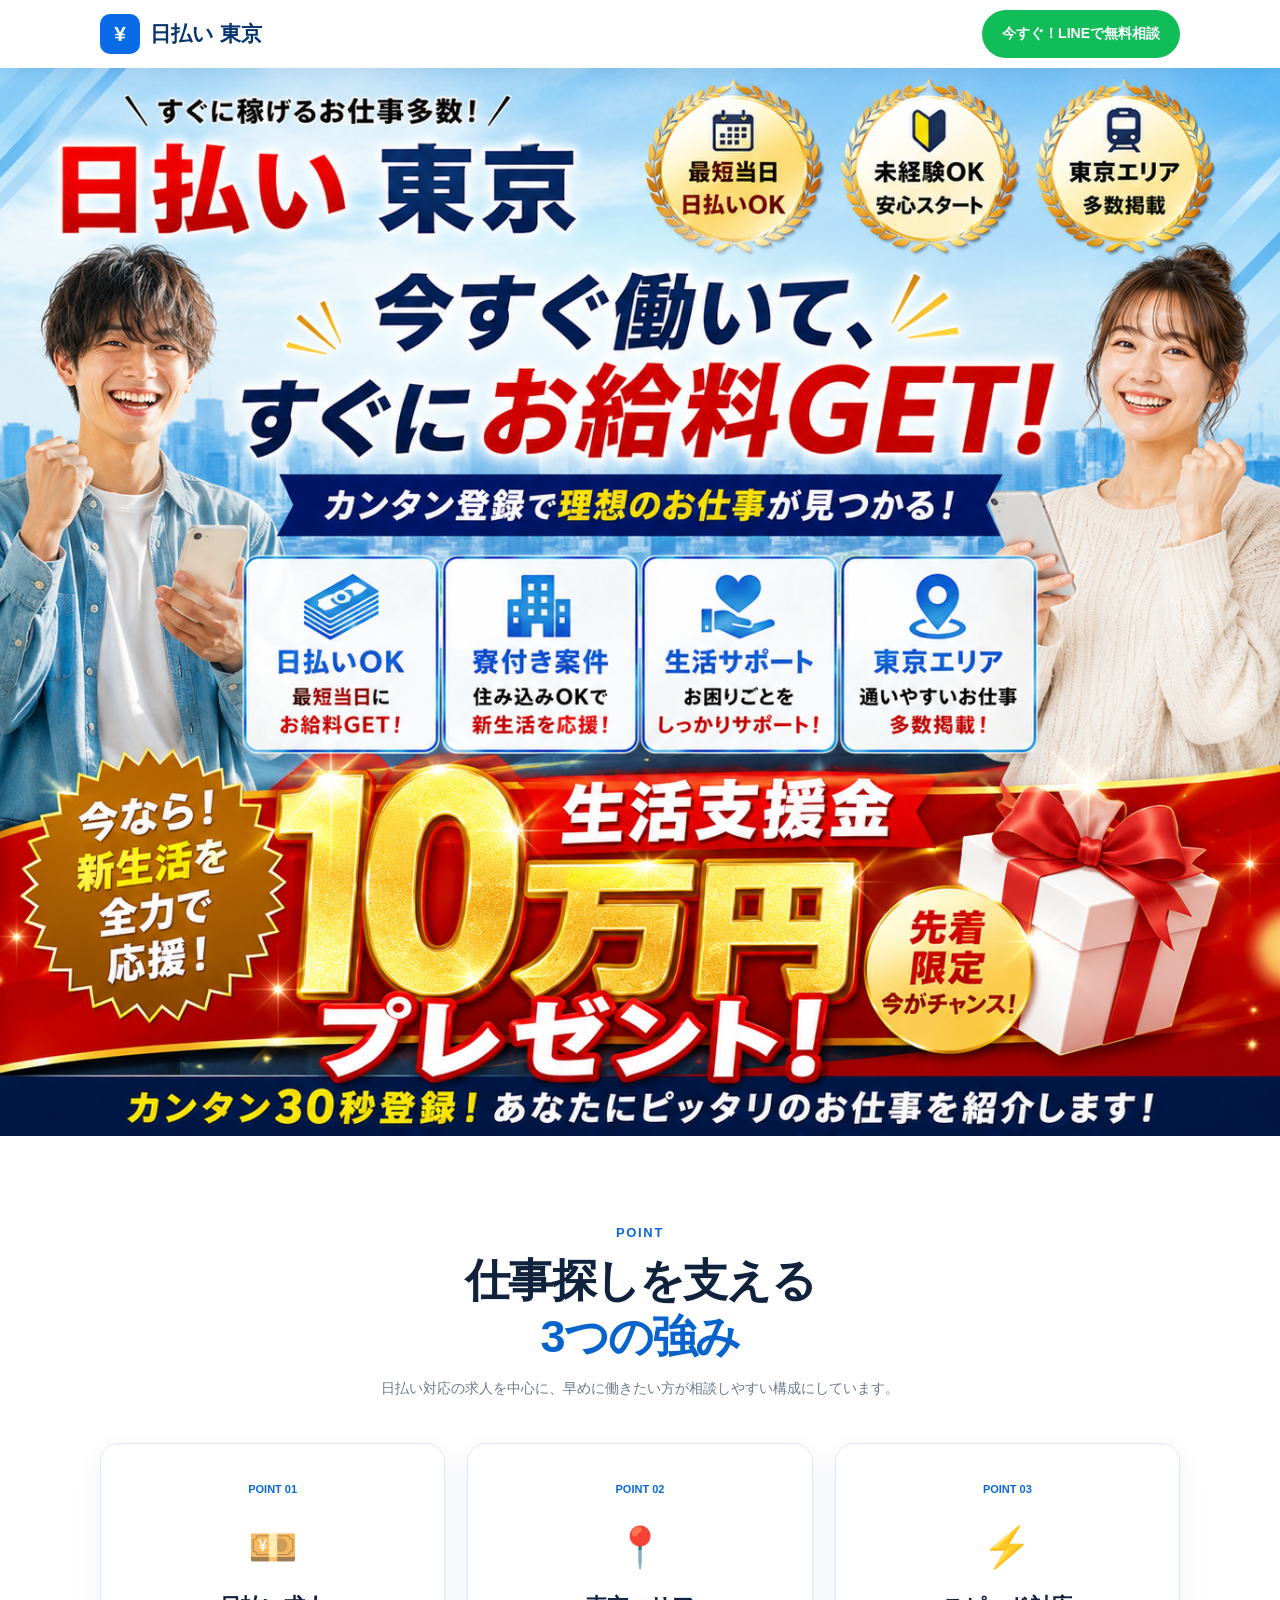
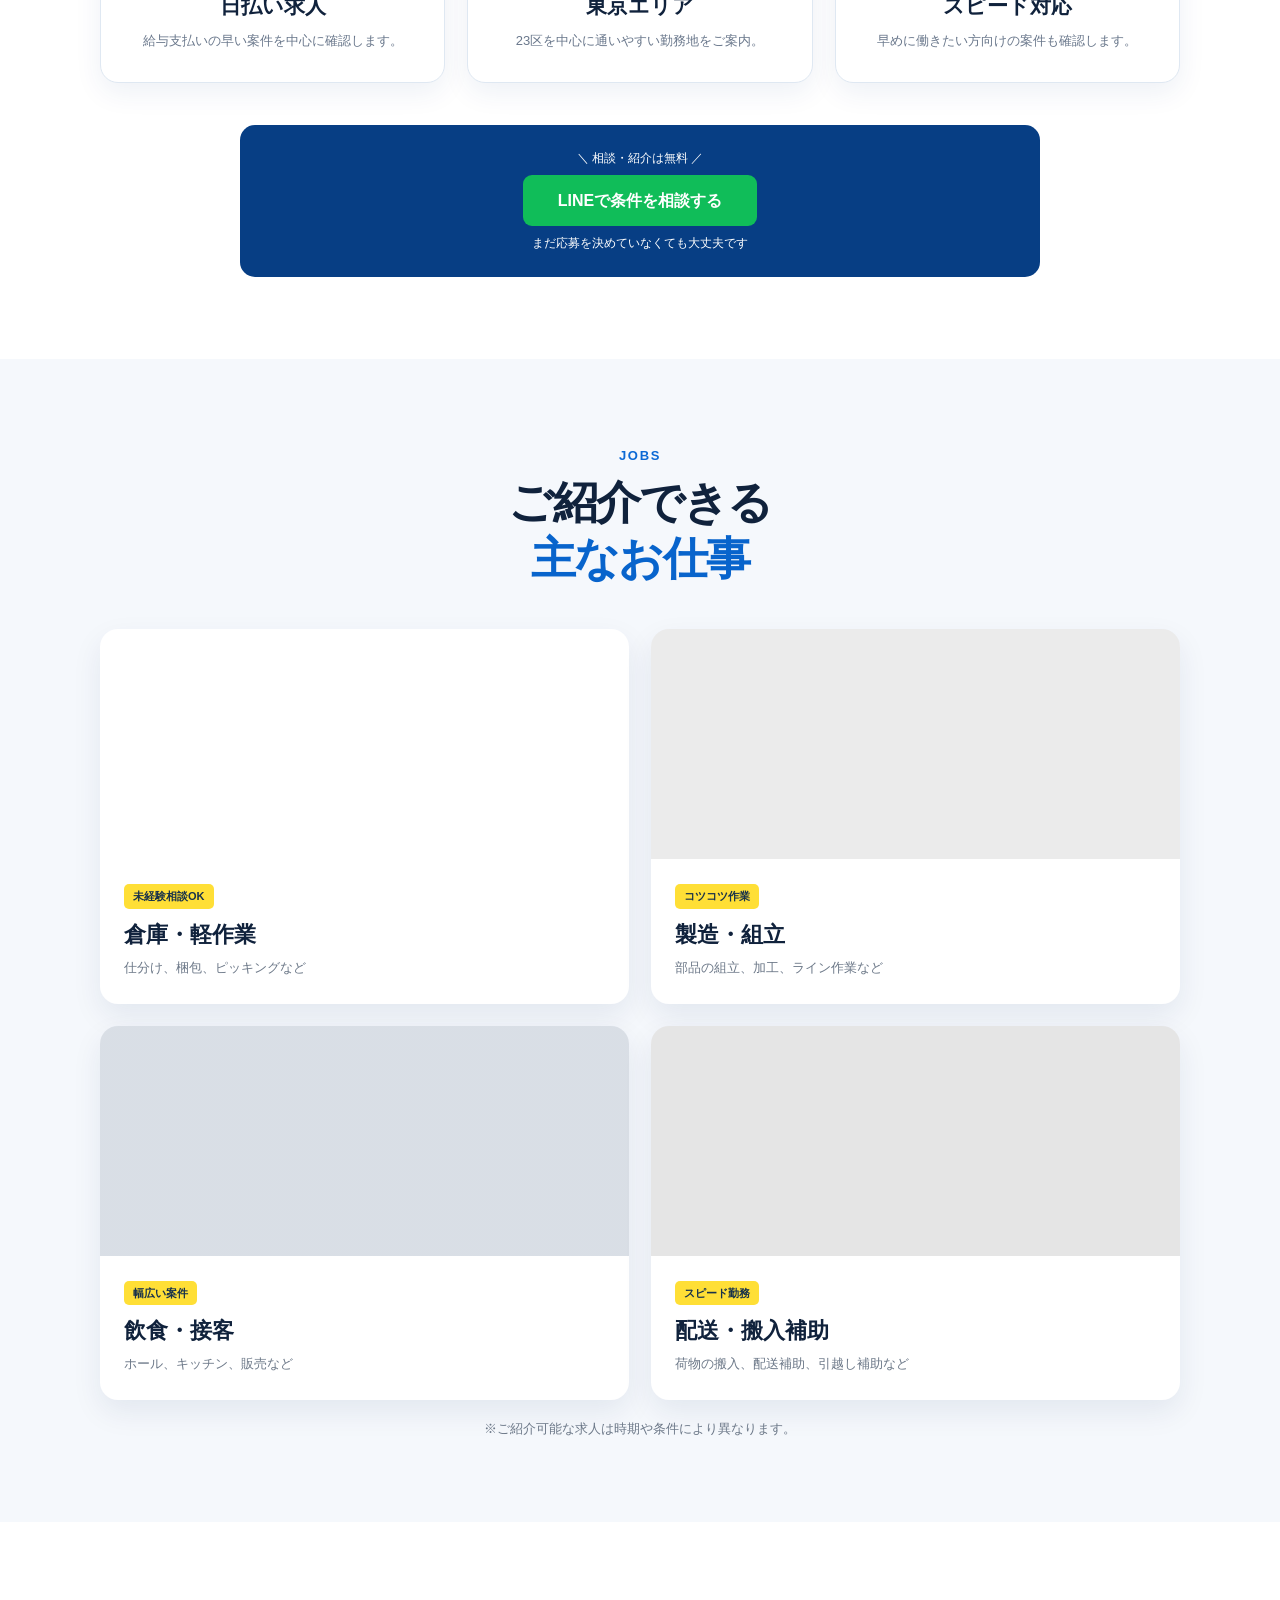
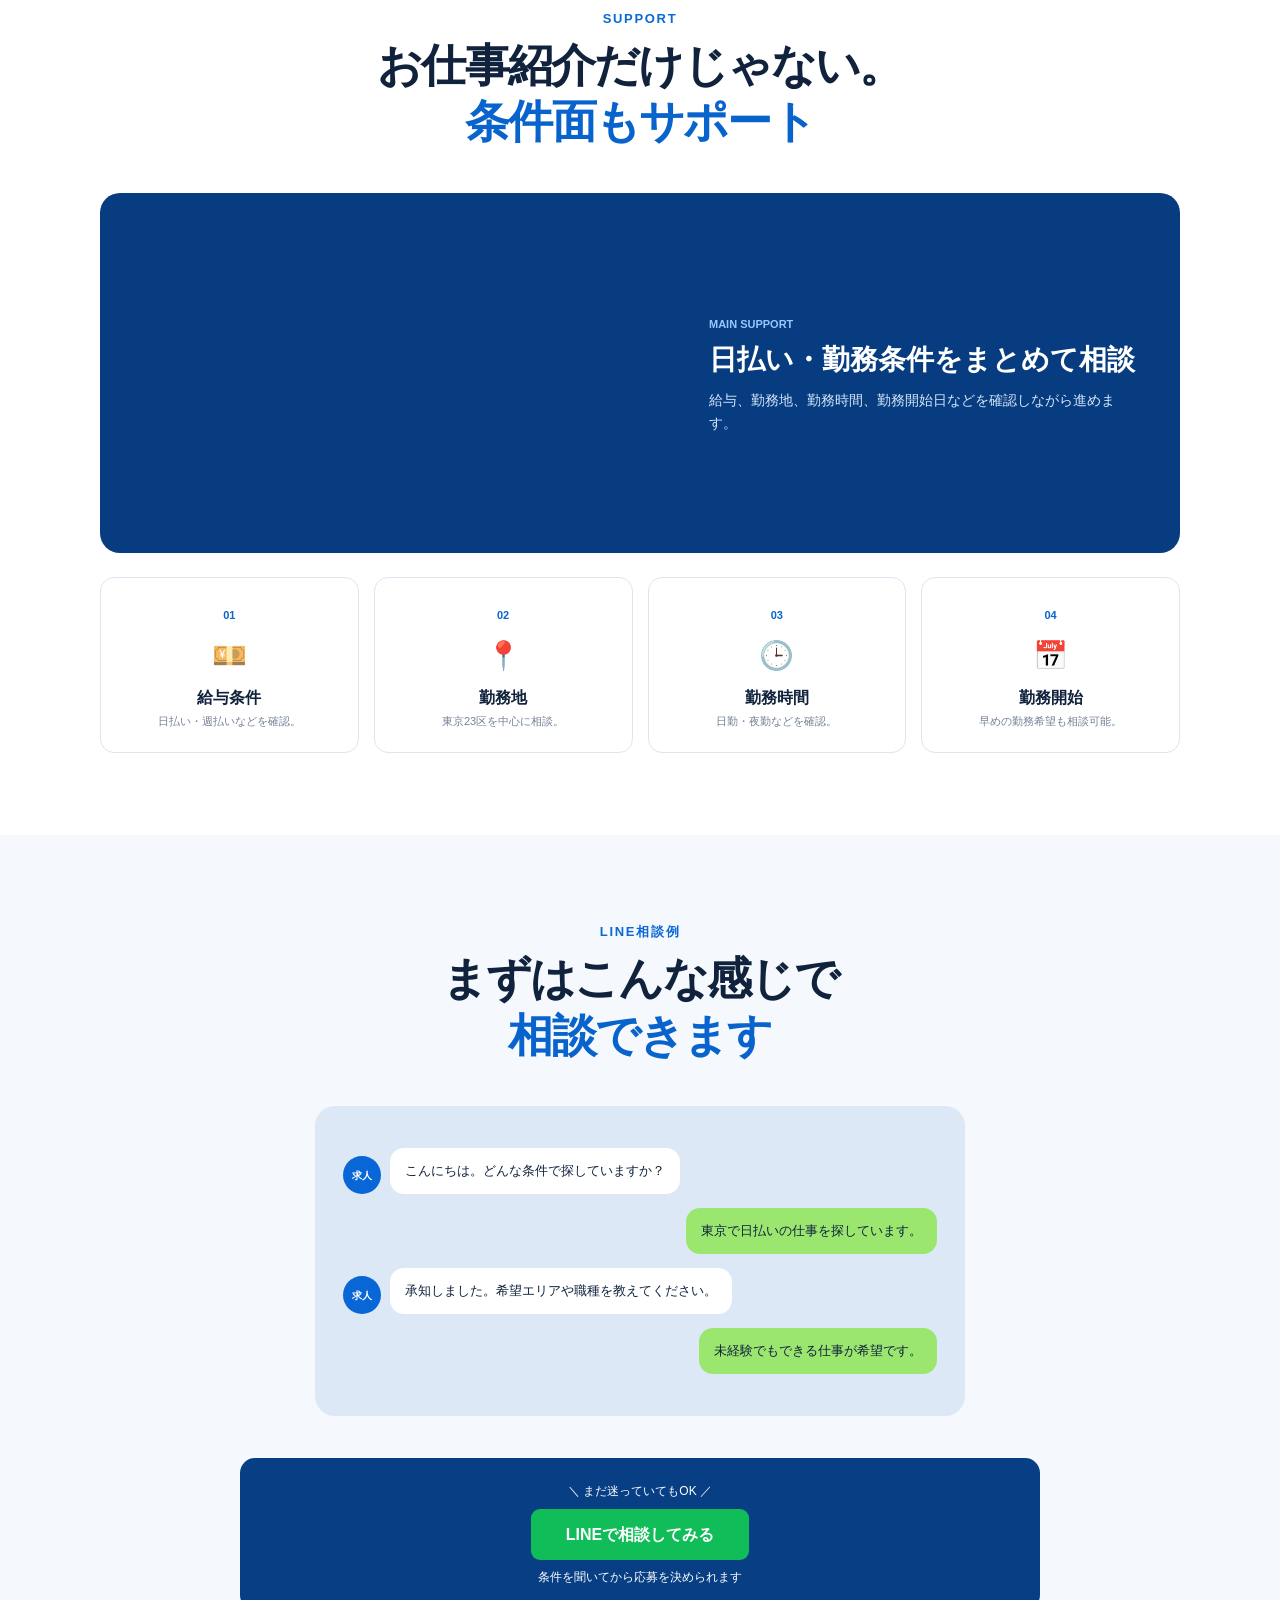
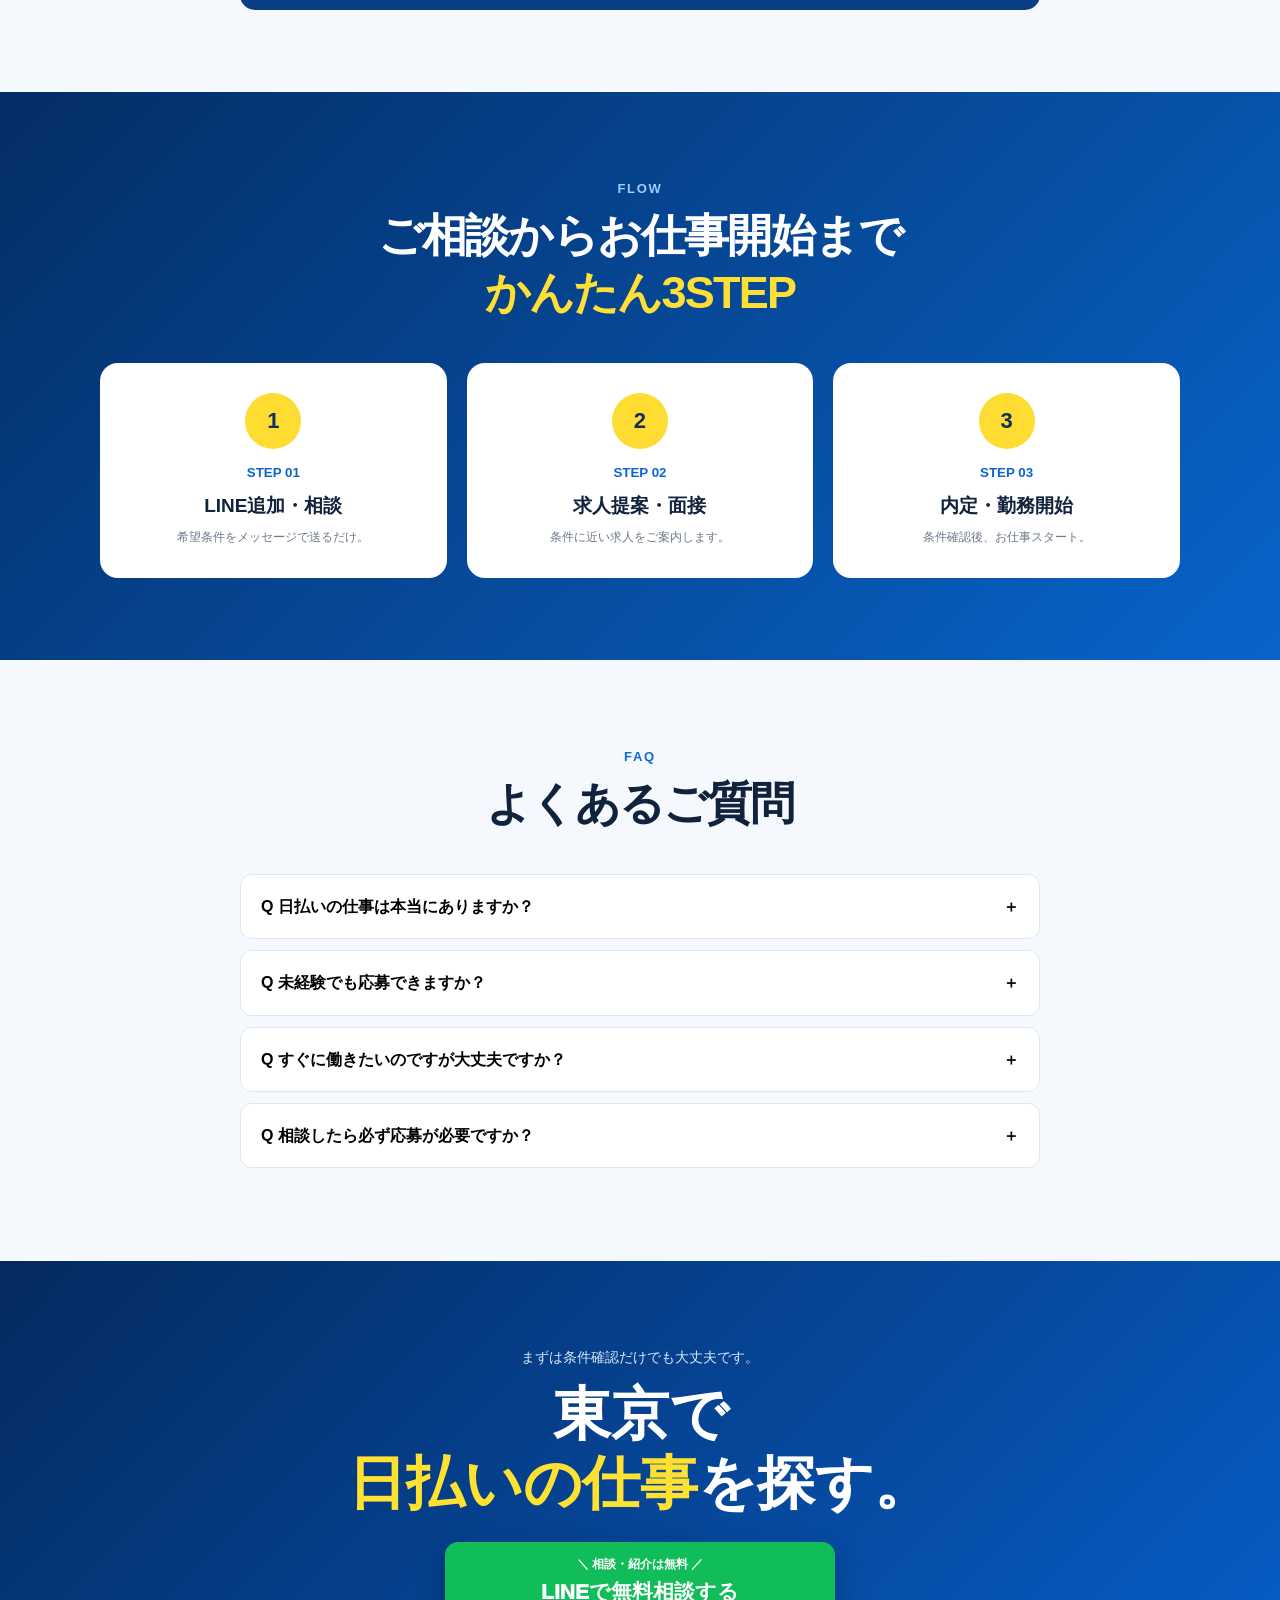
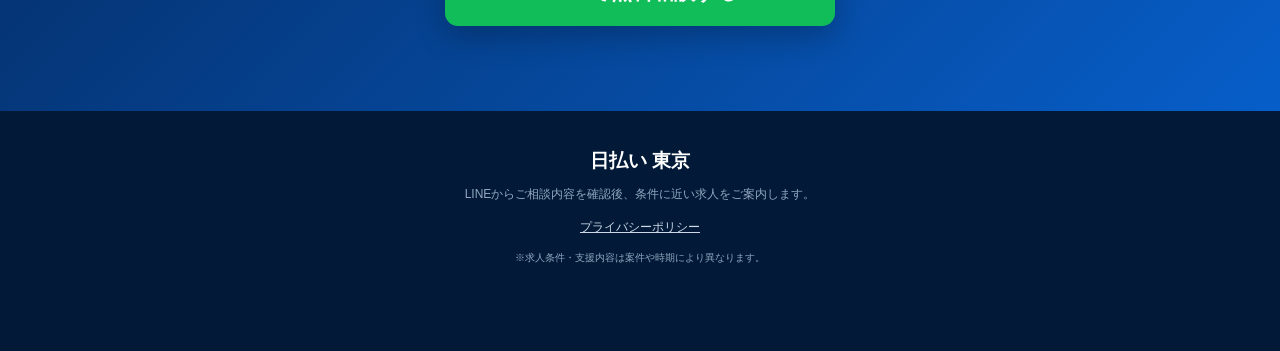
==== index.html @ d9b658b3 "Add files via upload" ====
<!DOCTYPE html>
<html lang="ja">
<head>
  <meta charset="UTF-8">
  <meta name="viewport" content="width=device-width, initial-scale=1.0">
  <title>日払い 東京｜東京の日払い求人</title>
  <meta name="description" content="東京で日払い対応のお仕事を探すなら「日払い 東京」。未経験から相談できる求人をご紹介します。">
  <link rel="stylesheet" href="style.css">
</head>
<body>

<header class="topbar">
  <div class="container topbar-inner">
    <a class="brand" href="#">
      <span class="brand-mark">¥</span>
      <span>日払い 東京</span>
    </a>
    <a class="top-line" href="https://lin.ee/XXXXXXXX" target="_blank" rel="noopener">今すぐ！LINEで無料相談</a>
  </div>
</header>

<main>

  <section class="hero-image-section">
    <img src="assets/top-hero.png" alt="日払い 東京｜今すぐ働いて、すぐにお給料GET" class="hero-main-image">
  </section>

  <section class="section">
    <div class="container">
      <div class="section-head">
        <span>POINT</span>
        <h2>仕事探しを支える<br><strong>3つの強み</strong></h2>
        <p>日払い対応の求人を中心に、早めに働きたい方が相談しやすい構成にしています。</p>
      </div>

      <div class="point-grid">
        <article class="point-card reveal">
          <b>POINT 01</b>
          <div class="point-icon">💴</div>
          <h3>日払い求人</h3>
          <p>給与支払いの早い案件を中心に確認します。</p>
        </article>
        <article class="point-card reveal">
          <b>POINT 02</b>
          <div class="point-icon">📍</div>
          <h3>東京エリア</h3>
          <p>23区を中心に通いやすい勤務地をご案内。</p>
        </article>
        <article class="point-card reveal">
          <b>POINT 03</b>
          <div class="point-icon">⚡</div>
          <h3>スピード対応</h3>
          <p>早めに働きたい方向けの案件も確認します。</p>
        </article>
      </div>

      <div class="mid-cta reveal">
        <span>＼ 相談・紹介は無料 ／</span>
        <a href="https://lin.ee/XXXXXXXX" target="_blank" rel="noopener">LINEで条件を相談する</a>
        <small>まだ応募を決めていなくても大丈夫です</small>
      </div>
    </div>
  </section>

  <section class="section jobs-section">
    <div class="container">
      <div class="section-head">
        <span>JOBS</span>
        <h2>ご紹介できる<br><strong>主なお仕事</strong></h2>
      </div>

      <div class="job-grid">
        <article class="job-card reveal">
          <div class="job-photo job-photo-1"></div>
          <div class="job-body">
            <span>未経験相談OK</span>
            <h3>倉庫・軽作業</h3>
            <p>仕分け、梱包、ピッキングなど</p>
          </div>
        </article>

        <article class="job-card reveal">
          <div class="job-photo job-photo-2"></div>
          <div class="job-body">
            <span>コツコツ作業</span>
            <h3>製造・組立</h3>
            <p>部品の組立、加工、ライン作業など</p>
          </div>
        </article>

        <article class="job-card reveal">
          <div class="job-photo job-photo-3"></div>
          <div class="job-body">
            <span>幅広い案件</span>
            <h3>飲食・接客</h3>
            <p>ホール、キッチン、販売など</p>
          </div>
        </article>

        <article class="job-card reveal">
          <div class="job-photo job-photo-4"></div>
          <div class="job-body">
            <span>スピード勤務</span>
            <h3>配送・搬入補助</h3>
            <p>荷物の搬入、配送補助、引越し補助など</p>
          </div>
        </article>
      </div>

      <p class="caption">※ご紹介可能な求人は時期や条件により異なります。</p>
    </div>
  </section>

  <section class="section support-section">
    <div class="container">
      <div class="section-head">
        <span>SUPPORT</span>
        <h2>お仕事紹介だけじゃない。<br><strong>条件面もサポート</strong></h2>
      </div>

      <div class="support-main reveal">
        <div class="support-photo" style="background-image:url('https://images.unsplash.com/photo-1741707041853-e5ef96e62bc9?auto=format&fit=crop&fm=jpg&q=82&w=2200')"></div>
        <div class="support-copy">
          <span>MAIN SUPPORT</span>
          <h3>日払い・勤務条件をまとめて相談</h3>
          <p>給与、勤務地、勤務時間、勤務開始日などを確認しながら進めます。</p>
        </div>
      </div>

      <div class="support-grid">
        <div class="support-item reveal"><b>01</b><span>💴</span><h3>給与条件</h3><p>日払い・週払いなどを確認。</p></div>
        <div class="support-item reveal"><b>02</b><span>📍</span><h3>勤務地</h3><p>東京23区を中心に相談。</p></div>
        <div class="support-item reveal"><b>03</b><span>🕒</span><h3>勤務時間</h3><p>日勤・夜勤などを確認。</p></div>
        <div class="support-item reveal"><b>04</b><span>📅</span><h3>勤務開始</h3><p>早めの勤務希望も相談可能。</p></div>
      </div>
    </div>
  </section>

  <section class="section chat-section">
    <div class="container">
      <div class="section-head">
        <span>LINE相談例</span>
        <h2>まずはこんな感じで<br><strong>相談できます</strong></h2>
      </div>

      <div class="chat-box reveal">
        <div class="msg left"><i>求人</i><p>こんにちは。どんな条件で探していますか？</p></div>
        <div class="msg right"><p>東京で日払いの仕事を探しています。</p></div>
        <div class="msg left"><i>求人</i><p>承知しました。希望エリアや職種を教えてください。</p></div>
        <div class="msg right"><p>未経験でもできる仕事が希望です。</p></div>
      </div>

      <div class="mid-cta reveal">
        <span>＼ まだ迷っていてもOK ／</span>
        <a href="https://lin.ee/XXXXXXXX" target="_blank" rel="noopener">LINEで相談してみる</a>
        <small>条件を聞いてから応募を決められます</small>
      </div>
    </div>
  </section>

  <section class="section flow-section">
    <div class="container">
      <div class="section-head white">
        <span>FLOW</span>
        <h2>ご相談からお仕事開始まで<br><strong>かんたん3STEP</strong></h2>
      </div>

      <div class="flow-grid">
        <div class="flow-card reveal"><b>1</b><small>STEP 01</small><h3>LINE追加・相談</h3><p>希望条件をメッセージで送るだけ。</p></div>
        <div class="flow-card reveal"><b>2</b><small>STEP 02</small><h3>求人提案・面接</h3><p>条件に近い求人をご案内します。</p></div>
        <div class="flow-card reveal"><b>3</b><small>STEP 03</small><h3>内定・勤務開始</h3><p>条件確認後、お仕事スタート。</p></div>
      </div>
    </div>
  </section>

  <section class="section faq-section">
    <div class="container">
      <div class="section-head">
        <span>FAQ</span>
        <h2>よくあるご質問</h2>
      </div>

      <div class="faq">
        <div class="faq-item">
          <button>Q 日払いの仕事は本当にありますか？ <b>＋</b></button>
          <div class="answer">はい。日払い・週払い対応の求人を確認します。支払条件は求人ごとに異なります。</div>
        </div>
        <div class="faq-item">
          <button>Q 未経験でも応募できますか？ <b>＋</b></button>
          <div class="answer">未経験から応募できる軽作業・製造・飲食などの求人もあります。</div>
        </div>
        <div class="faq-item">
          <button>Q すぐに働きたいのですが大丈夫ですか？ <b>＋</b></button>
          <div class="answer">求人状況によりますが、選考スピードの早い案件から優先して確認できます。</div>
        </div>
        <div class="faq-item">
          <button>Q 相談したら必ず応募が必要ですか？ <b>＋</b></button>
          <div class="answer">いいえ。求人条件を確認してから応募するかどうか決めていただけます。</div>
        </div>
      </div>
    </div>
  </section>

  <section class="final-cta">
    <div class="container">
      <p>まずは条件確認だけでも大丈夫です。</p>
      <h2>東京で<br><span>日払いの仕事</span>を探す。</h2>
      <a href="https://lin.ee/XXXXXXXX" target="_blank" rel="noopener">
        <small>＼ 相談・紹介は無料 ／</small>
        LINEで無料相談する
      </a>
    </div>
  </section>

</main>

<footer>
  <div class="container">
    <strong>日払い 東京</strong>
    <p>LINEからご相談内容を確認後、条件に近い求人をご案内します。</p>
    <a href="privacy.html">プライバシーポリシー</a>
    <small>※求人条件・支援内容は案件や時期により異なります。</small>
  </div>
</footer>

<div class="fixed-line">
  <a href="https://lin.ee/XXXXXXXX" target="_blank" rel="noopener">LINEで無料相談する</a>
</div>

<script src="script.js"></script>
</body>
</html>
---- style.css ----
*{box-sizing:border-box;margin:0;padding:0}html{scroll-behavior:smooth}body{font-family:-apple-system,BlinkMacSystemFont,"Hiragino Kaku Gothic ProN","Yu Gothic",Meiryo,sans-serif;color:#10223c;line-height:1.7;background:#fff}a{color:inherit;text-decoration:none}button{font:inherit}.container{width:min(1080px,calc(100% - 32px));margin:auto}.topbar{position:sticky;top:0;z-index:50;background:#fff;box-shadow:0 3px 18px rgba(0,34,75,.08)}.topbar-inner{height:68px;display:flex;align-items:center;justify-content:space-between}.brand{display:flex;align-items:center;gap:10px;font-size:21px;font-weight:900;color:#06356e}.brand-mark{width:40px;height:40px;border-radius:10px;display:grid;place-items:center;background:#096ce6;color:#fff}.top-line{padding:12px 20px;border-radius:50px;background:#10bd59;color:white;font-size:14px;font-weight:900}.hero{position:relative;min-height:680px;overflow:hidden;display:flex;align-items:center;background:#08386f}.hero-photo{position:absolute;inset:0;background-size:cover;background-position:center 38%}.hero-shade{position:absolute;inset:0;background:linear-gradient(90deg,rgba(2,29,68,.94) 0%,rgba(4,54,119,.82) 44%,rgba(5,68,140,.2) 74%,rgba(0,0,0,.08) 100%)}.hero-inner{position:relative;z-index:2;padding:65px 0}.hero-copy{max-width:620px;color:#fff}.hero-small{display:inline-block;background:#ffd72e;color:#082b55;padding:5px 13px;border-radius:5px;font-size:14px;font-weight:900;margin-bottom:15px}.hero h1{font-size:clamp(46px,6.7vw,79px);line-height:1.05;letter-spacing:-.06em;font-weight:950;text-shadow:0 3px 12px rgba(0,0,0,.22)}.hero h1 span{font-size:.7em}.hero h1 em{font-style:normal;color:#ffe32e}.hero-sub{font-size:24px;font-weight:900;margin:18px 0 15px;line-height:1.45}.hero-pill-row{display:flex;flex-wrap:wrap;gap:8px;margin-bottom:17px}.hero-pill-row span{background:#fff;color:#07509d;border-radius:6px;padding:6px 13px;font-size:14px;font-weight:900;box-shadow:0 5px 16px rgba(0,0,0,.12)}.hero-mini-grid{display:grid;grid-template-columns:repeat(4,90px);gap:8px;margin:18px 0}.hero-mini-grid div{background:rgba(255,255,255,.96);color:#0b376d;border-radius:10px;padding:9px 6px;text-align:center}.hero-mini-grid strong{display:block;font-size:22px}.hero-mini-grid span{font-size:11px;font-weight:900}.hero-bottom-copy{margin:19px 0 18px}.hero-bottom-copy b{display:block;font-size:20px;color:#fff}.hero-bottom-copy span{font-size:13px;color:#dcecff}.hero-line,.final-cta a{display:inline-flex;flex-direction:column;align-items:center;justify-content:center;background:#10bd59;color:#fff;border-radius:13px;min-width:390px;padding:12px 25px 16px;font-size:21px;font-weight:950;box-shadow:0 10px 30px rgba(0,0,0,.24)}.hero-line small,.final-cta a small{font-size:12px}.section{padding:82px 0}.section-head{text-align:center;margin-bottom:42px}.section-head>span{color:#0b69d5;font-weight:900;letter-spacing:.13em;font-size:13px}.section-head h2{font-size:clamp(30px,4vw,45px);line-height:1.25;margin:7px 0 12px;letter-spacing:-.04em}.section-head h2 strong{color:#0864cc}.section-head p{color:#6b788b;font-size:14px}.point-grid{display:grid;grid-template-columns:repeat(3,1fr);gap:22px}.point-card{position:relative;padding:30px 26px;border-radius:18px;background:#fff;border:1px solid #dfe8f2;box-shadow:0 10px 28px rgba(4,63,127,.07);text-align:center}.point-card>b{color:#0b69d5;font-size:11px}.point-icon{font-size:40px;margin:12px 0 7px}.point-card h3{font-size:21px;margin-bottom:6px}.point-card p{font-size:13px;color:#6a788c}.mid-cta{max-width:800px;margin:42px auto 0;padding:23px 25px;background:#073e84;color:#fff;border-radius:15px;text-align:center}.mid-cta span,.mid-cta small{display:block;font-size:12px}.mid-cta a{display:inline-block;background:#10bd59;border-radius:9px;padding:12px 35px;margin:7px 0;font-weight:900}.jobs-section,.chat-section,.faq-section{background:#f5f8fc}.job-grid{display:grid;grid-template-columns:repeat(2,1fr);gap:22px}.job-card{overflow:hidden;background:#fff;border-radius:18px;box-shadow:0 12px 30px rgba(0,35,86,.08)}.job-photo{height:230px;background-size:cover;background-position:center}.job-photo-1{background-image:url('https://images.unsplash.com/photo-1741707041853-e5ef96e62bc9?auto=format&fit=crop&fm=jpg&q=82&w=2200')}.job-photo-2{background-image:linear-gradient(rgba(0,0,0,.08),rgba(0,0,0,.08)),url('https://images.unsplash.com/photo-1741707041853-e5ef96e62bc9?auto=format&fit=crop&fm=jpg&q=82&w=2200');background-position:60% center}.job-photo-3{background-image:linear-gradient(rgba(0,36,84,.15),rgba(0,36,84,.15)),url('https://images.unsplash.com/photo-1741707041853-e5ef96e62bc9?auto=format&fit=crop&fm=jpg&q=82&w=2200');background-position:20% center}.job-photo-4{background-image:linear-gradient(rgba(0,0,0,.10),rgba(0,0,0,.10)),url('https://images.unsplash.com/photo-1741707041853-e5ef96e62bc9?auto=format&fit=crop&fm=jpg&q=82&w=2200');background-position:80% center}.job-body{padding:22px 24px 25px}.job-body span{display:inline-block;background:#ffdf36;color:#17314b;padding:3px 9px;border-radius:5px;font-size:11px;font-weight:900}.job-body h3{font-size:22px;margin:7px 0 3px}.job-body p,.caption{color:#6c7888;font-size:13px}.caption{text-align:center;margin-top:18px}.support-main{position:relative;display:grid;grid-template-columns:1.05fr .95fr;overflow:hidden;min-height:360px;border-radius:20px;background:#073d80;margin-bottom:24px}.support-photo{background-size:cover;background-position:center}.support-copy{align-self:center;padding:42px;color:#fff}.support-copy span{color:#94c9ff;font-size:11px;font-weight:900}.support-copy h3{font-size:28px;line-height:1.3;margin:6px 0 10px}.support-copy p{font-size:14px;color:#d5e6fb}.support-grid{display:grid;grid-template-columns:repeat(4,1fr);gap:15px}.support-item{padding:22px;border:1px solid #dce6f0;border-radius:14px;text-align:center}.support-item b{color:#0a65cd;font-size:11px}.support-item span{display:block;font-size:28px;margin:5px 0}.support-item h3{font-size:16px}.support-item p{font-size:11px;color:#758195}.chat-box{max-width:650px;margin:0 auto;background:#dce8f5;padding:28px;border-radius:20px}.msg{display:flex;gap:9px;align-items:flex-end;margin:14px 0}.msg i{width:38px;height:38px;border-radius:50%;display:grid;place-items:center;background:#0866d7;color:#fff;font-size:10px;font-style:normal;font-weight:900}.msg p{background:#fff;padding:12px 15px;border-radius:14px;max-width:76%;font-size:13px}.msg.right{justify-content:flex-end}.msg.right p{background:#9be66f}.flow-section{background:linear-gradient(135deg,#042d65,#0864ca);color:#fff}.section-head.white>span{color:#9ecbff}.section-head.white h2 strong{color:#ffdf36}.flow-grid{display:grid;grid-template-columns:repeat(3,1fr);gap:20px}.flow-card{background:#fff;color:#11233c;text-align:center;padding:30px 24px;border-radius:18px}.flow-card>b{display:grid;place-items:center;width:56px;height:56px;margin:0 auto 9px;border-radius:50%;background:#ffdc31;color:#113256;font-size:22px}.flow-card small{color:#0b65cd;font-weight:900}.flow-card h3{font-size:19px;margin:5px 0}.flow-card p{color:#6c788b;font-size:12px}.faq{max-width:800px;margin:auto}.faq-item{background:#fff;border:1px solid #dce6f0;border-radius:12px;margin-bottom:11px;overflow:hidden}.faq-item button{width:100%;border:0;background:#fff;padding:18px 20px;text-align:left;font-weight:900;display:flex;justify-content:space-between;cursor:pointer}.answer{display:none;padding:0 20px 18px;color:#69778b;font-size:13px}.faq-item.open .answer{display:block}.faq-item.open button b{transform:rotate(45deg)}.final-cta{padding:85px 0;text-align:center;background:linear-gradient(135deg,#042a60,#075ec9);color:#fff}.final-cta p{font-size:14px;color:#d8e9fb}.final-cta h2{font-size:clamp(38px,5vw,58px);line-height:1.2;margin:9px 0 24px}.final-cta h2 span{color:#ffe132}footer{padding:34px 0 85px;background:#021a38;color:#91a7bf;text-align:center;font-size:12px}footer strong{display:block;color:white;font-size:19px;margin-bottom:7px}footer a{display:inline-block;margin:12px;color:#cdd9e6;text-decoration:underline}footer small{display:block}.fixed-line{display:none}.reveal{opacity:0;transform:translateY(24px);transition:.65s ease}.reveal.visible{opacity:1;transform:none}.sp-only{display:none}@media(max-width:780px){.topbar-inner{height:61px}.brand{font-size:17px}.brand-mark{width:35px;height:35px}.top-line{font-size:10px;padding:9px 11px}.hero{min-height:730px;align-items:flex-end}.hero-photo{background-position:62% center}.hero-shade{background:linear-gradient(0deg,rgba(3,34,77,.98) 0%,rgba(3,45,95,.88) 48%,rgba(3,38,82,.18) 75%,rgba(0,0,0,.03) 100%)}.hero-inner{padding:250px 0 75px}.hero-copy{max-width:none}.hero-small{font-size:11px}.hero h1{font-size:47px}.hero-sub{font-size:20px}.hero-pill-row span{font-size:11px;padding:5px 9px}.hero-mini-grid{grid-template-columns:repeat(4,1fr)}.hero-line,.final-cta a{width:100%;min-width:0;font-size:17px}.section{padding:65px 0}.point-grid,.job-grid,.flow-grid{grid-template-columns:1fr}.support-main{grid-template-columns:1fr;min-height:440px}.support-photo{min-height:240px}.support-copy{padding:28px}.support-grid{grid-template-columns:repeat(2,1fr)}.job-photo{height:205px}.fixed-line{display:block;position:fixed;z-index:99;left:0;right:0;bottom:0;padding:8px 10px calc(8px + env(safe-area-inset-bottom));background:rgba(255,255,255,.96);box-shadow:0 -5px 20px rgba(0,0,0,.13)}.fixed-line a{display:block;background:#10bd59;color:#fff;text-align:center;padding:14px;border-radius:10px;font-weight:900}.sp-only{display:block}}

/* ===== TOP HERO IMAGE OVERRIDE ===== */
.hero-image-section{
  width:100%;
  overflow:hidden;
  background:#dff3ff;
}
.hero-main-image{
  display:block;
  width:100%;
  height:auto;
  margin:0 auto;
}
@media (max-width:780px){
  .hero-image-section{
    width:100%;
    overflow:hidden;
  }
  .hero-main-image{
    width:100%;
    height:auto;
    object-fit:contain;
  }
}
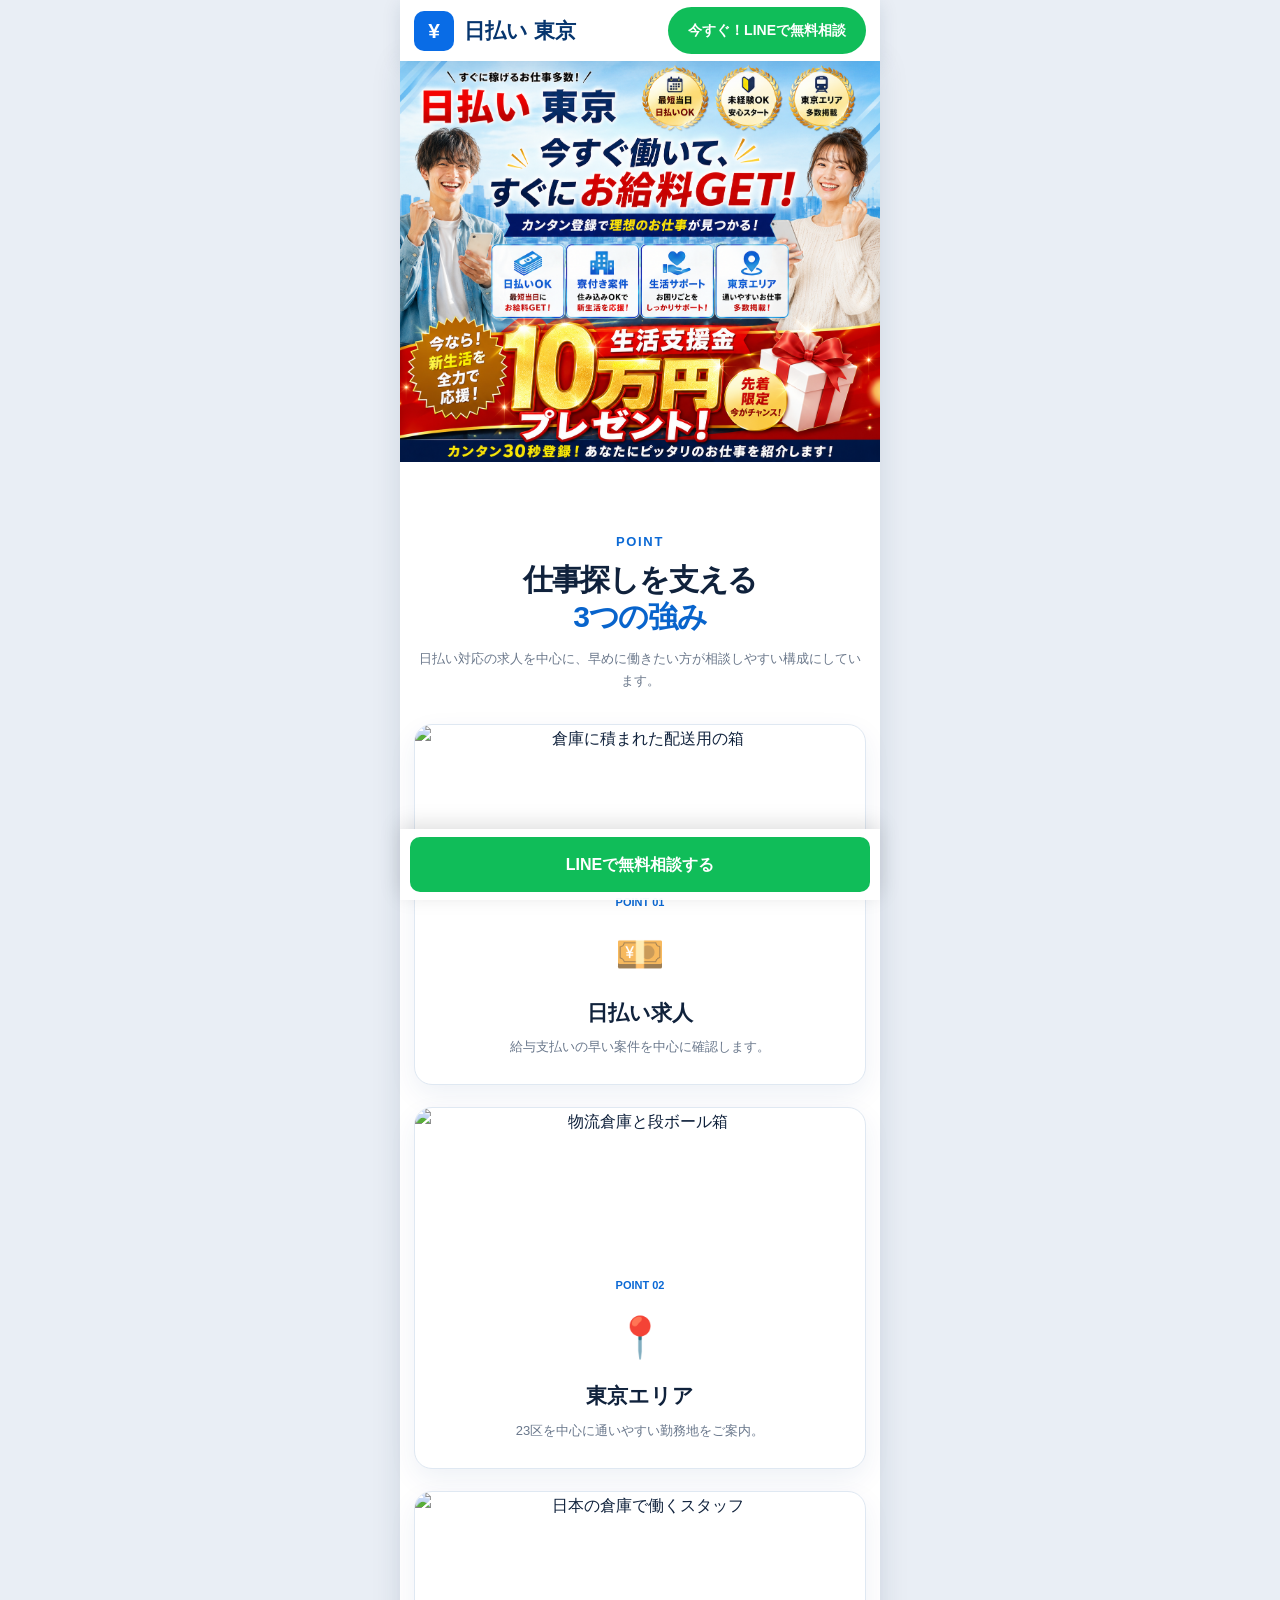
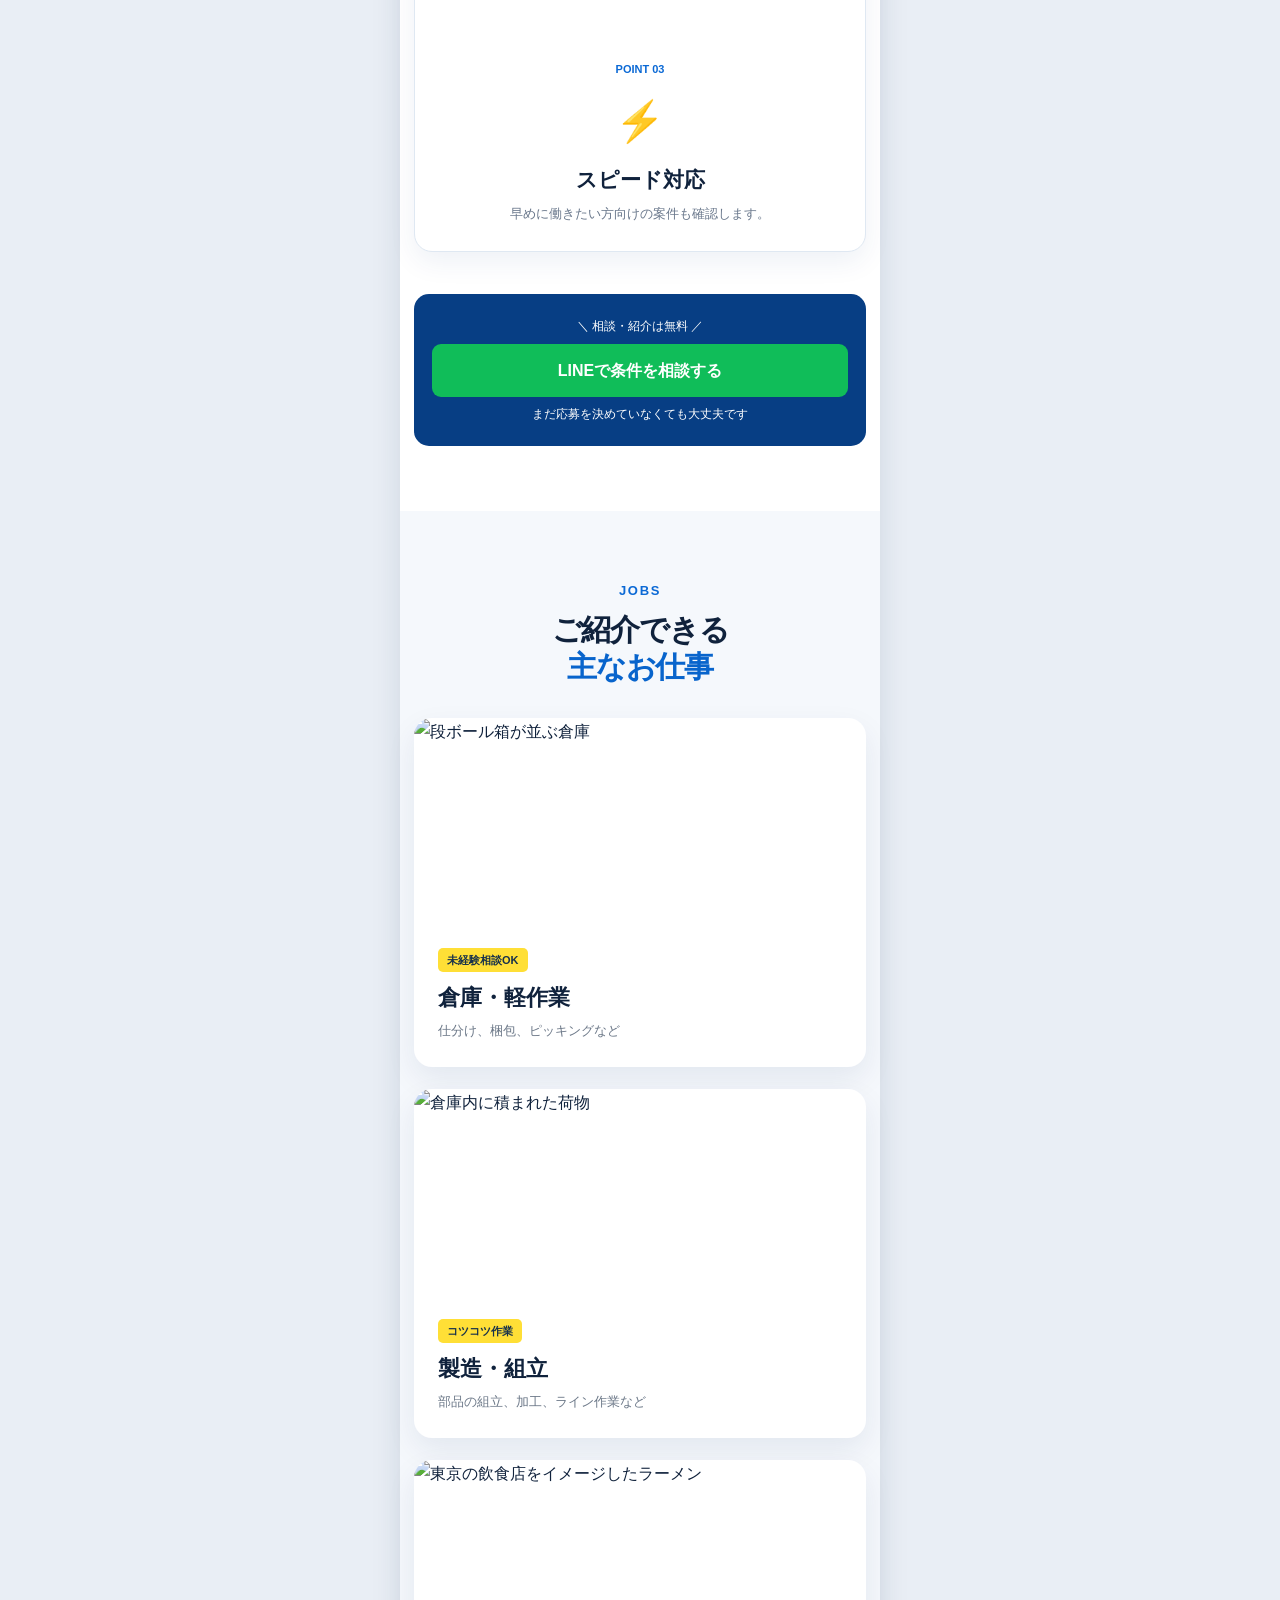
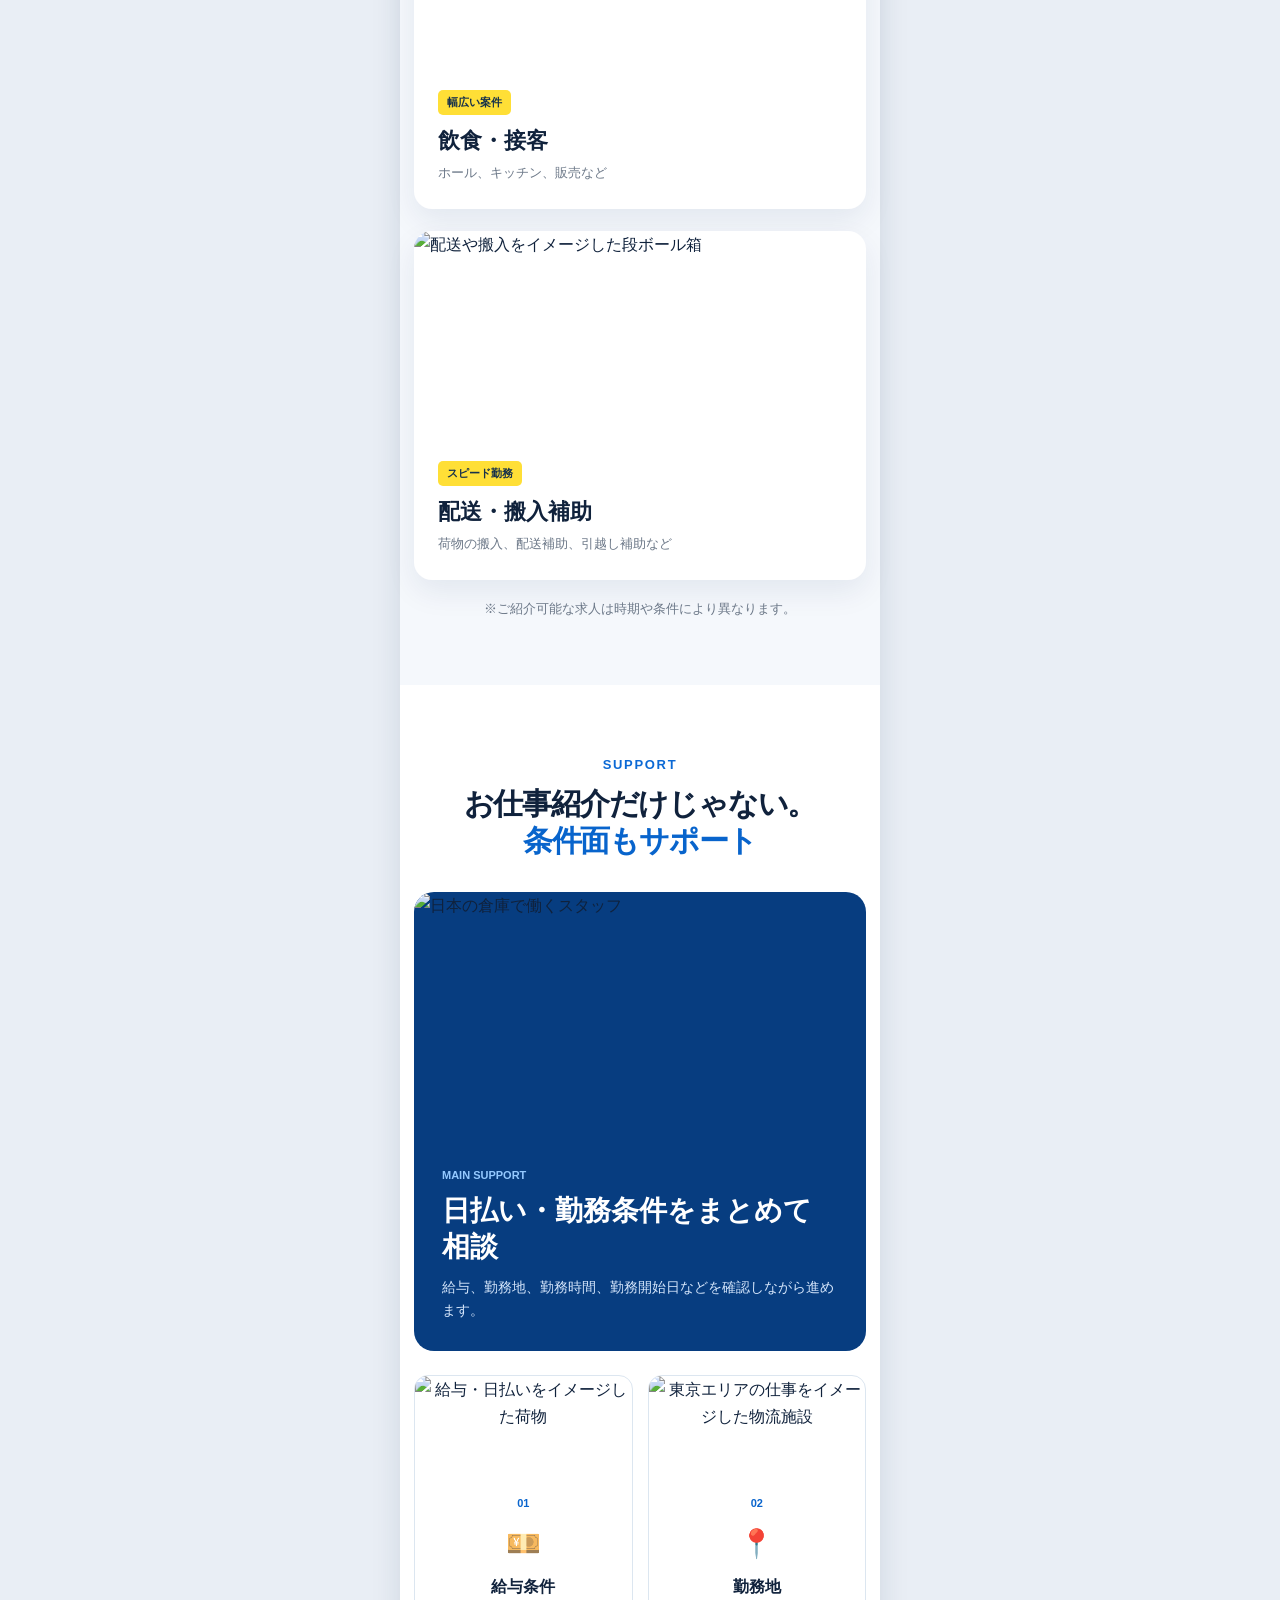
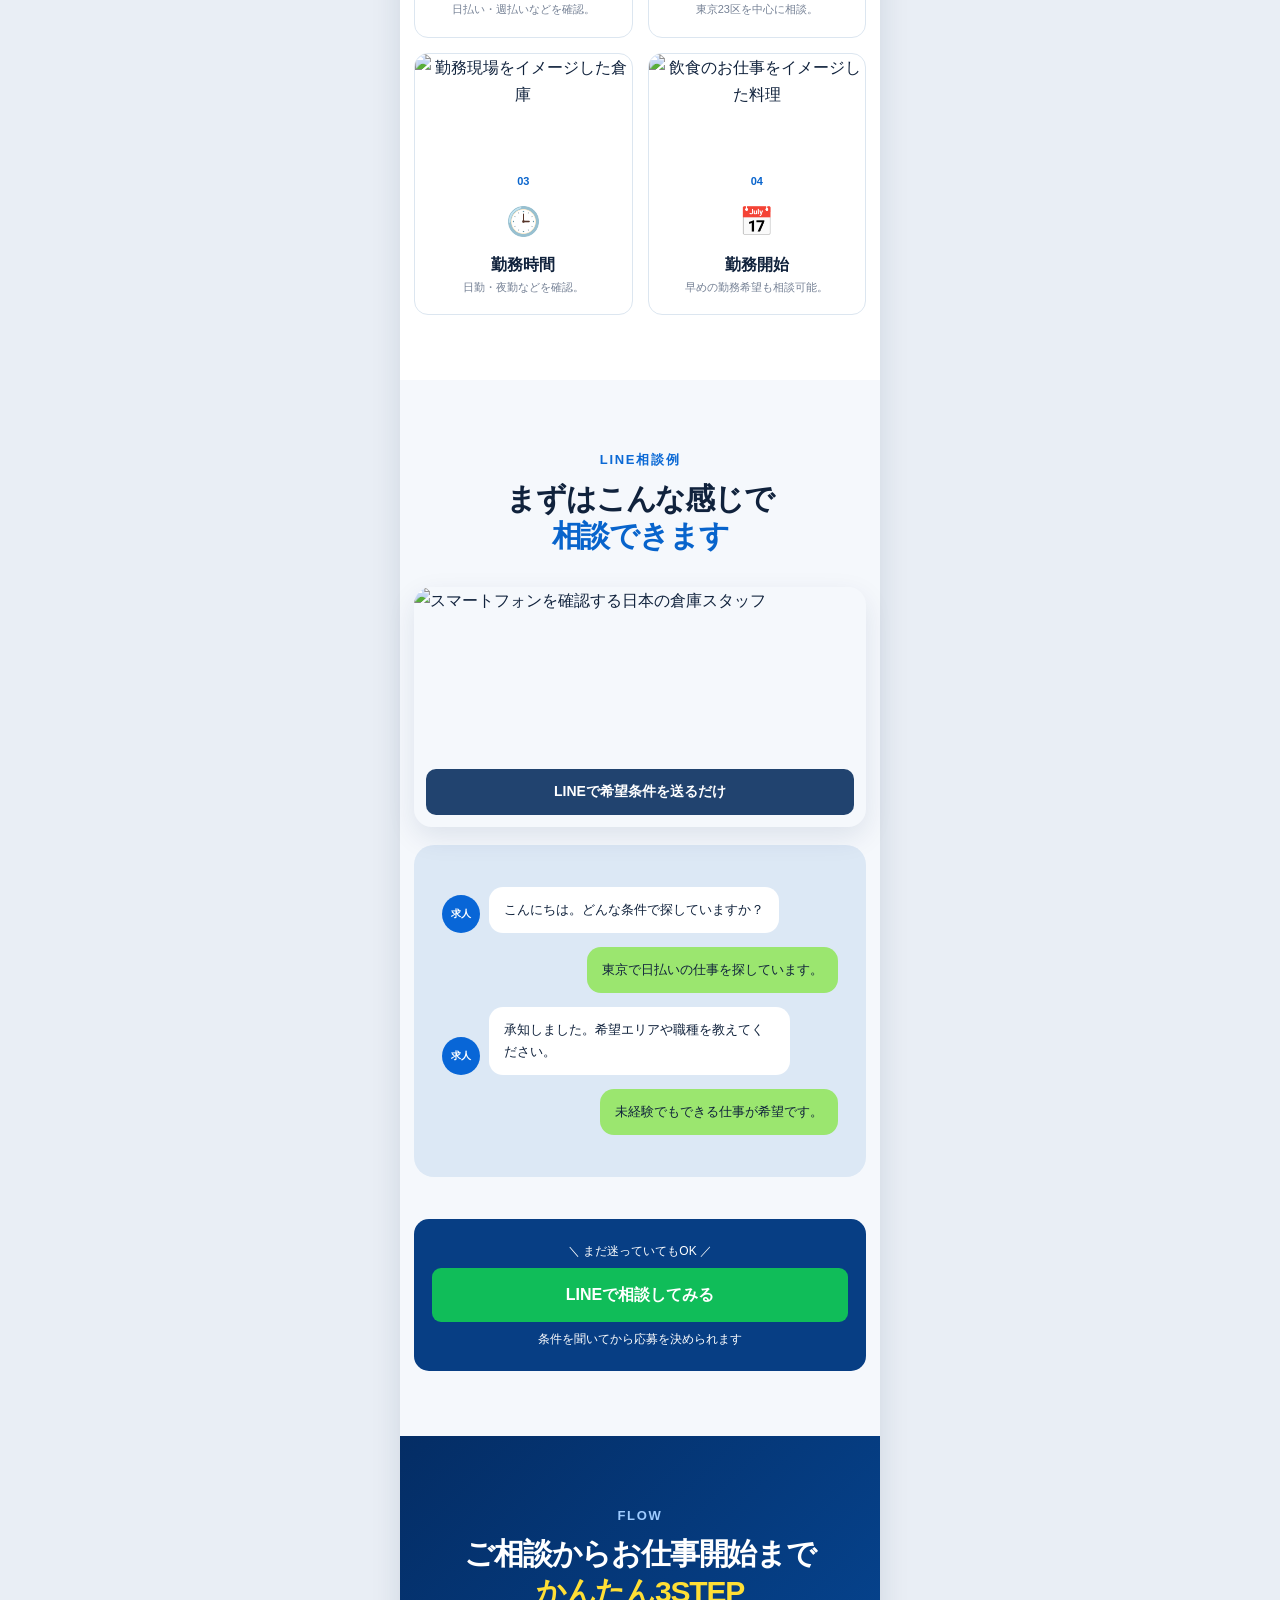
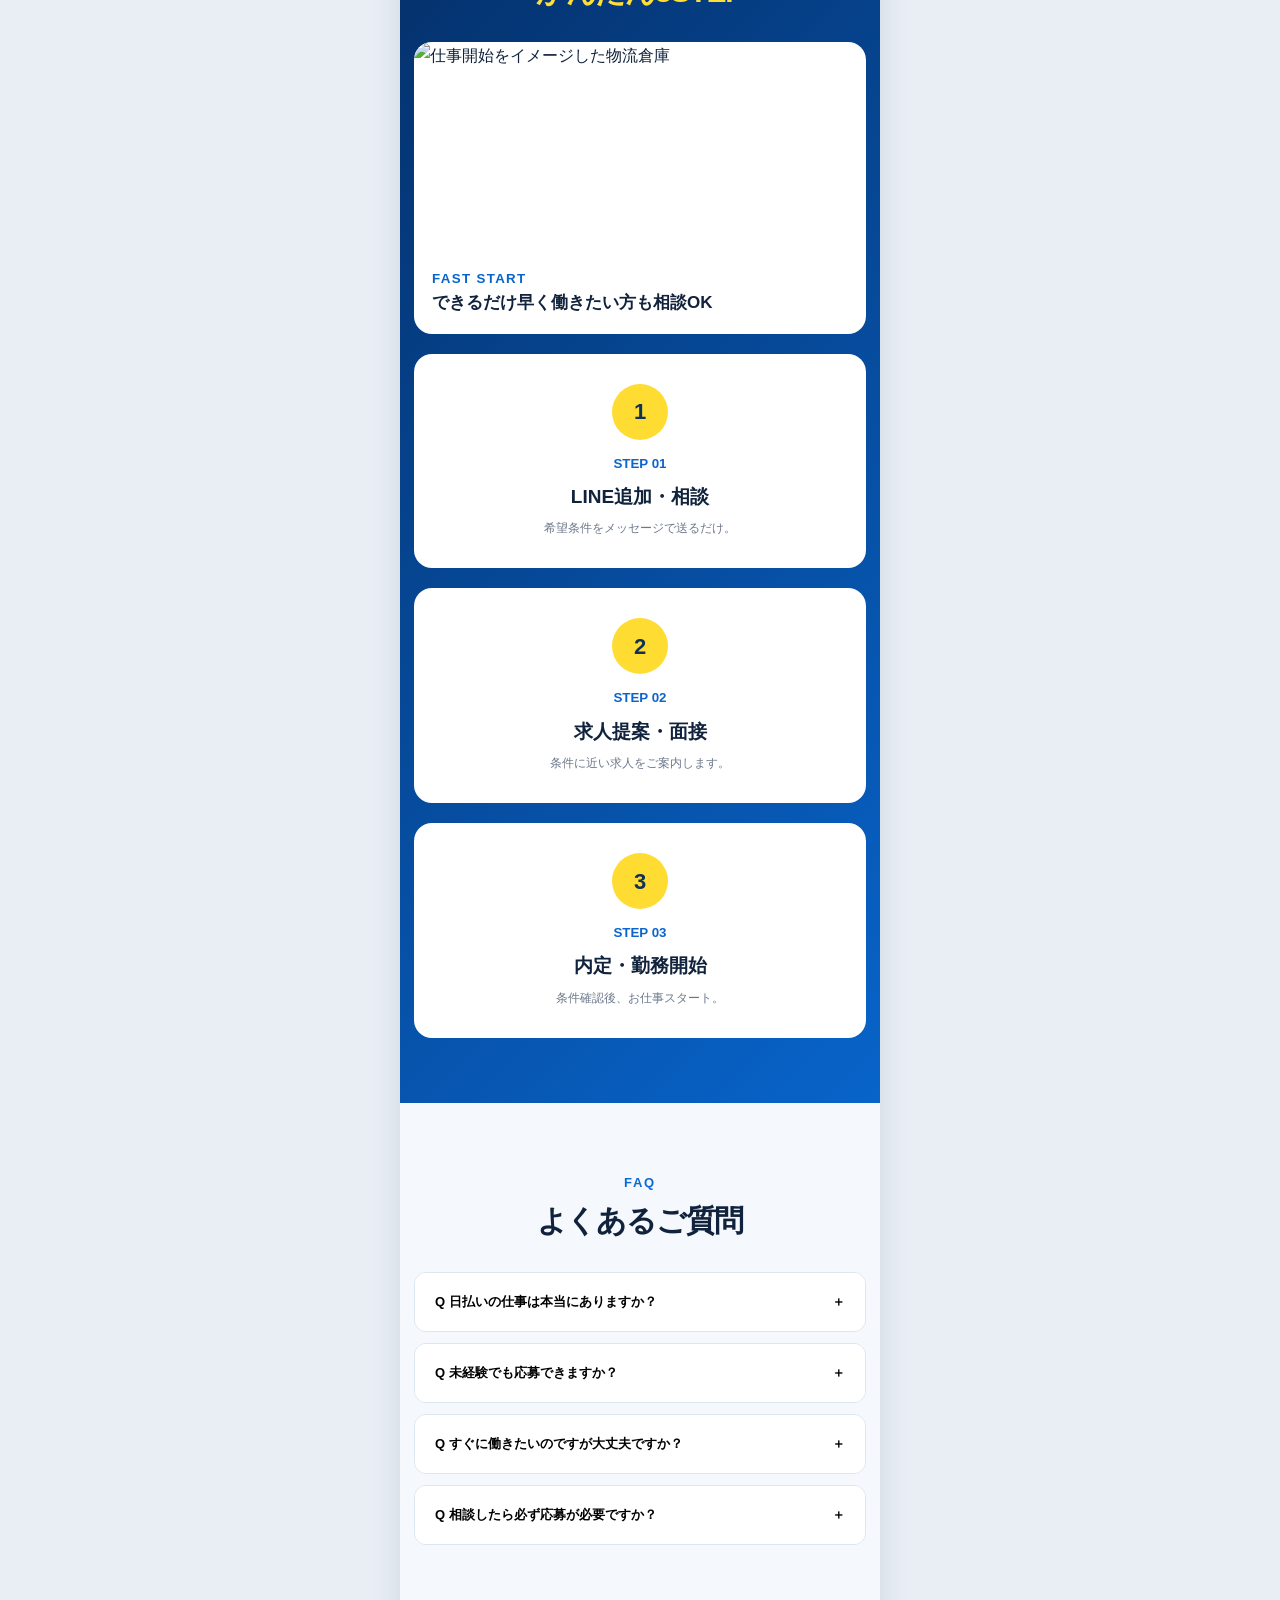
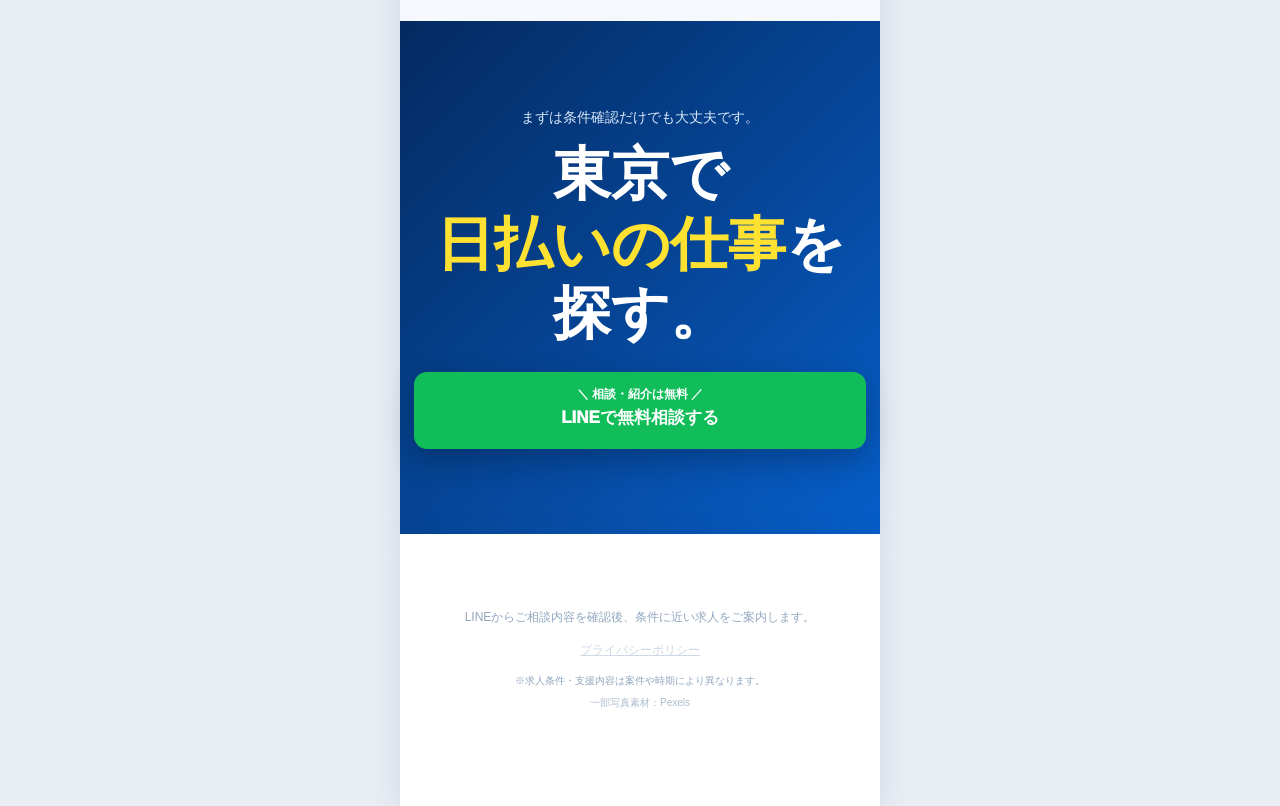
==== commit 81d60c24: "Add files via upload" ====
--- a/index.html
+++ b/index.html
@@ -35,18 +35,21 @@
 
       <div class="point-grid">
         <article class="point-card reveal">
+          <img class="point-photo" src="https://images.pexels.com/photos/5025503/pexels-photo-5025503.jpeg?auto=compress&cs=tinysrgb&w=1000" alt="倉庫に積まれた配送用の箱">
           <b>POINT 01</b>
           <div class="point-icon">💴</div>
           <h3>日払い求人</h3>
           <p>給与支払いの早い案件を中心に確認します。</p>
         </article>
         <article class="point-card reveal">
+          <img class="point-photo" src="https://images.pexels.com/photos/12585837/pexels-photo-12585837.jpeg?auto=compress&cs=tinysrgb&w=1000" alt="物流倉庫と段ボール箱">
           <b>POINT 02</b>
           <div class="point-icon">📍</div>
           <h3>東京エリア</h3>
           <p>23区を中心に通いやすい勤務地をご案内。</p>
         </article>
         <article class="point-card reveal">
+          <img class="point-photo" src="https://images.pexels.com/photos/31382412/pexels-photo-31382412/free-photo-of-warehouse-worker-resting-during-break-indoors.jpeg?auto=compress&cs=tinysrgb&w=1000" alt="日本の倉庫で働くスタッフ">
           <b>POINT 03</b>
           <div class="point-icon">⚡</div>
           <h3>スピード対応</h3>
@@ -71,7 +74,7 @@
 
       <div class="job-grid">
         <article class="job-card reveal">
-          <div class="job-photo job-photo-1"></div>
+          <img class="job-photo" src="https://images.pexels.com/photos/34221998/pexels-photo-34221998/free-photo-of-industrial-warehouse-with-stacked-cardboard-boxes.jpeg?auto=compress&cs=tinysrgb&w=1000" alt="段ボール箱が並ぶ倉庫">
           <div class="job-body">
             <span>未経験相談OK</span>
             <h3>倉庫・軽作業</h3>
@@ -80,7 +83,7 @@
         </article>
 
         <article class="job-card reveal">
-          <div class="job-photo job-photo-2"></div>
+          <img class="job-photo" src="https://images.pexels.com/photos/10834810/pexels-photo-10834810.jpeg?auto=compress&cs=tinysrgb&w=1000" alt="倉庫内に積まれた荷物">
           <div class="job-body">
             <span>コツコツ作業</span>
             <h3>製造・組立</h3>
@@ -89,7 +92,7 @@
         </article>
 
         <article class="job-card reveal">
-          <div class="job-photo job-photo-3"></div>
+          <img class="job-photo" src="https://images.pexels.com/photos/30988961/pexels-photo-30988961/free-photo-of-traditional-japanese-ramen-bowl-in-tokyo.jpeg?auto=compress&cs=tinysrgb&w=1000" alt="東京の飲食店をイメージしたラーメン">
           <div class="job-body">
             <span>幅広い案件</span>
             <h3>飲食・接客</h3>
@@ -98,7 +101,7 @@
         </article>
 
         <article class="job-card reveal">
-          <div class="job-photo job-photo-4"></div>
+          <img class="job-photo" src="https://images.pexels.com/photos/5025503/pexels-photo-5025503.jpeg?auto=compress&cs=tinysrgb&w=1000" alt="配送や搬入をイメージした段ボール箱">
           <div class="job-body">
             <span>スピード勤務</span>
             <h3>配送・搬入補助</h3>
@@ -119,7 +122,7 @@
       </div>
 
       <div class="support-main reveal">
-        <div class="support-photo" style="background-image:url('https://images.unsplash.com/photo-1741707041853-e5ef96e62bc9?auto=format&fit=crop&fm=jpg&q=82&w=2200')"></div>
+        <img class="support-photo" src="https://images.pexels.com/photos/31382412/pexels-photo-31382412/free-photo-of-warehouse-worker-resting-during-break-indoors.jpeg?auto=compress&cs=tinysrgb&w=1000" alt="日本の倉庫で働くスタッフ">
         <div class="support-copy">
           <span>MAIN SUPPORT</span>
           <h3>日払い・勤務条件をまとめて相談</h3>
@@ -128,10 +131,10 @@
       </div>
 
       <div class="support-grid">
-        <div class="support-item reveal"><b>01</b><span>💴</span><h3>給与条件</h3><p>日払い・週払いなどを確認。</p></div>
-        <div class="support-item reveal"><b>02</b><span>📍</span><h3>勤務地</h3><p>東京23区を中心に相談。</p></div>
-        <div class="support-item reveal"><b>03</b><span>🕒</span><h3>勤務時間</h3><p>日勤・夜勤などを確認。</p></div>
-        <div class="support-item reveal"><b>04</b><span>📅</span><h3>勤務開始</h3><p>早めの勤務希望も相談可能。</p></div>
+        <div class="support-item reveal"><img src="https://images.pexels.com/photos/5025503/pexels-photo-5025503.jpeg?auto=compress&cs=tinysrgb&w=1000" alt="給与・日払いをイメージした荷物"><b>01</b><span>💴</span><h3>給与条件</h3><p>日払い・週払いなどを確認。</p></div>
+        <div class="support-item reveal"><img src="https://images.pexels.com/photos/12585837/pexels-photo-12585837.jpeg?auto=compress&cs=tinysrgb&w=1000" alt="東京エリアの仕事をイメージした物流施設"><b>02</b><span>📍</span><h3>勤務地</h3><p>東京23区を中心に相談。</p></div>
+        <div class="support-item reveal"><img src="https://images.pexels.com/photos/10834810/pexels-photo-10834810.jpeg?auto=compress&cs=tinysrgb&w=1000" alt="勤務現場をイメージした倉庫"><b>03</b><span>🕒</span><h3>勤務時間</h3><p>日勤・夜勤などを確認。</p></div>
+        <div class="support-item reveal"><img src="https://images.pexels.com/photos/30988961/pexels-photo-30988961/free-photo-of-traditional-japanese-ramen-bowl-in-tokyo.jpeg?auto=compress&cs=tinysrgb&w=1000" alt="飲食のお仕事をイメージした料理"><b>04</b><span>📅</span><h3>勤務開始</h3><p>早めの勤務希望も相談可能。</p></div>
       </div>
     </div>
   </section>
@@ -141,6 +144,11 @@
       <div class="section-head">
         <span>LINE相談例</span>
         <h2>まずはこんな感じで<br><strong>相談できます</strong></h2>
+      </div>
+
+      <div class="content-photo reveal">
+        <img src="https://images.pexels.com/photos/31382412/pexels-photo-31382412/free-photo-of-warehouse-worker-resting-during-break-indoors.jpeg?auto=compress&cs=tinysrgb&w=1000" alt="スマートフォンを確認する日本の倉庫スタッフ">
+        <div class="content-photo-label">LINEで希望条件を送るだけ</div>
       </div>
 
       <div class="chat-box reveal">
@@ -163,6 +171,14 @@
       <div class="section-head white">
         <span>FLOW</span>
         <h2>ご相談からお仕事開始まで<br><strong>かんたん3STEP</strong></h2>
+      </div>
+
+      <div class="flow-visual reveal">
+        <img src="https://images.pexels.com/photos/12585837/pexels-photo-12585837.jpeg?auto=compress&cs=tinysrgb&w=1000" alt="仕事開始をイメージした物流倉庫">
+        <div>
+          <small>FAST START</small>
+          <strong>できるだけ早く働きたい方も相談OK</strong>
+        </div>
       </div>
 
       <div class="flow-grid">
@@ -219,7 +235,7 @@
     <strong>日払い 東京</strong>
     <p>LINEからご相談内容を確認後、条件に近い求人をご案内します。</p>
     <a href="privacy.html">プライバシーポリシー</a>
-    <small>※求人条件・支援内容は案件や時期により異なります。</small>
+    <small>※求人条件・支援内容は案件や時期により異なります。</small><small class="photo-credit">一部写真素材：Pexels</small>
   </div>
 </footer>
 
--- a/style.css
+++ b/style.css
@@ -23,3 +23,330 @@
     object-fit:contain;
   }
 }
+
+
+/* =========================================================
+   v4: PCでもモバイル版レイアウトを使用
+   LP本体を中央に固定表示
+========================================================= */
+
+html{
+  background:#e9eef5;
+}
+
+body{
+  width:100%;
+  min-height:100vh;
+  margin:0;
+  background:#e9eef5;
+  overflow-x:hidden;
+}
+
+/* LP全体をスマホ幅で中央表示 */
+.topbar,
+main,
+footer{
+  width:100%;
+  max-width:480px;
+  margin-left:auto;
+  margin-right:auto;
+}
+
+main,
+footer{
+  background:#fff;
+}
+
+/* ヘッダーも中央のスマホ幅に固定 */
+.topbar{
+  left:auto;
+  right:auto;
+}
+
+.topbar-inner{
+  width:calc(100% - 28px);
+  height:61px;
+}
+
+/* 中身も常にモバイル用の余白 */
+.container{
+  width:calc(100% - 28px);
+  max-width:none;
+}
+
+/* TOP画像 */
+.hero-image-section{
+  width:100%;
+  max-width:480px;
+  margin:0 auto;
+  overflow:hidden;
+  background:#dff3ff;
+}
+
+.hero-main-image{
+  width:100%;
+  height:auto;
+  display:block;
+}
+
+/* 全セクションをモバイル版の密度へ */
+.section{
+  padding:65px 0;
+}
+
+.section-head{
+  margin-bottom:32px;
+}
+
+.section-head h2{
+  font-size:30px;
+}
+
+.section-head p{
+  font-size:13px;
+}
+
+/* すべて1カラム化 */
+.point-grid,
+.job-grid,
+.flow-grid{
+  grid-template-columns:1fr;
+}
+
+.support-main{
+  grid-template-columns:1fr;
+  min-height:440px;
+}
+
+.support-photo{
+  min-height:240px;
+}
+
+.support-copy{
+  padding:28px;
+}
+
+.support-grid{
+  grid-template-columns:repeat(2,1fr);
+}
+
+.job-photo{
+  height:205px;
+}
+
+/* CTA */
+.hero-line,
+.final-cta a{
+  width:100%;
+  min-width:0;
+  font-size:17px;
+}
+
+.mid-cta{
+  width:100%;
+  padding:22px 18px;
+}
+
+.mid-cta a{
+  display:block;
+  width:100%;
+  padding:13px 12px;
+}
+
+/* FAQ */
+.faq-item button{
+  font-size:13px;
+}
+
+/* フッター */
+footer{
+  padding-bottom:95px;
+}
+
+/* PCでも下部固定CTAを表示し、LP幅中央に固定 */
+.fixed-line{
+  display:block;
+  position:fixed;
+  z-index:999;
+  left:50%;
+  right:auto;
+  bottom:0;
+  width:100%;
+  max-width:480px;
+  transform:translateX(-50%);
+  padding:8px 10px calc(8px + env(safe-area-inset-bottom));
+  background:rgba(255,255,255,.96);
+  box-shadow:0 -5px 20px rgba(0,0,0,.13);
+}
+
+.fixed-line a{
+  display:block;
+  background:#10bd59;
+  color:#fff;
+  text-align:center;
+  padding:14px;
+  border-radius:10px;
+  font-weight:900;
+}
+
+/* PCの左右余白をLPと区別 */
+@media (min-width:481px){
+  .topbar,
+  main,
+  footer{
+    box-shadow:0 0 28px rgba(20,48,85,.12);
+  }
+
+  .topbar{
+    box-shadow:0 4px 18px rgba(20,48,85,.12);
+  }
+}
+
+/* 小さいスマホ */
+@media (max-width:360px){
+  .brand{
+    font-size:15px;
+  }
+
+  .top-line{
+    font-size:9px;
+    padding:8px 9px;
+  }
+
+  .support-grid{
+    grid-template-columns:1fr;
+  }
+}
+
+
+/* =========================================================
+   v5: 写真素材を大幅追加
+========================================================= */
+
+.point-card{
+  padding:0 0 26px;
+  overflow:hidden;
+}
+.point-card > b,
+.point-card > .point-icon,
+.point-card > h3,
+.point-card > p{
+  margin-left:20px;
+  margin-right:20px;
+}
+.point-photo{
+  width:100%;
+  height:150px;
+  display:block;
+  object-fit:cover;
+  margin-bottom:18px;
+}
+.point-card > b{
+  display:block;
+}
+.point-icon{
+  margin-top:8px!important;
+}
+
+.job-photo{
+  width:100%;
+  height:205px;
+  display:block;
+  object-fit:cover;
+}
+
+.support-photo{
+  width:100%;
+  height:240px;
+  min-height:240px;
+  display:block;
+  object-fit:cover;
+}
+
+.support-item{
+  padding:0 0 18px;
+  overflow:hidden;
+}
+.support-item img{
+  width:100%;
+  height:100px;
+  display:block;
+  object-fit:cover;
+  margin-bottom:12px;
+}
+.support-item b,
+.support-item span,
+.support-item h3,
+.support-item p{
+  margin-left:12px;
+  margin-right:12px;
+}
+
+.content-photo{
+  position:relative;
+  max-width:650px;
+  margin:0 auto 18px;
+  border-radius:18px;
+  overflow:hidden;
+  box-shadow:0 10px 28px rgba(0,35,86,.10);
+}
+.content-photo img{
+  width:100%;
+  height:240px;
+  display:block;
+  object-fit:cover;
+}
+.content-photo-label{
+  position:absolute;
+  left:12px;
+  right:12px;
+  bottom:12px;
+  padding:11px 12px;
+  border-radius:10px;
+  background:rgba(4,43,92,.88);
+  color:#fff;
+  font-size:14px;
+  font-weight:900;
+  text-align:center;
+}
+
+.flow-visual{
+  position:relative;
+  margin:0 0 20px;
+  border-radius:18px;
+  overflow:hidden;
+  background:#fff;
+  color:#10223c;
+}
+.flow-visual img{
+  width:100%;
+  height:210px;
+  display:block;
+  object-fit:cover;
+}
+.flow-visual div{
+  padding:16px 18px 18px;
+}
+.flow-visual small{
+  display:block;
+  color:#0864ca;
+  font-weight:900;
+  letter-spacing:.1em;
+}
+.flow-visual strong{
+  display:block;
+  font-size:17px;
+  line-height:1.45;
+}
+
+.photo-credit{
+  margin-top:5px;
+  opacity:.75;
+}
+
+@media(max-width:480px){
+  .point-photo{height:145px}
+  .content-photo img{height:220px}
+  .flow-visual img{height:190px}
+  .support-item img{height:90px}
+}
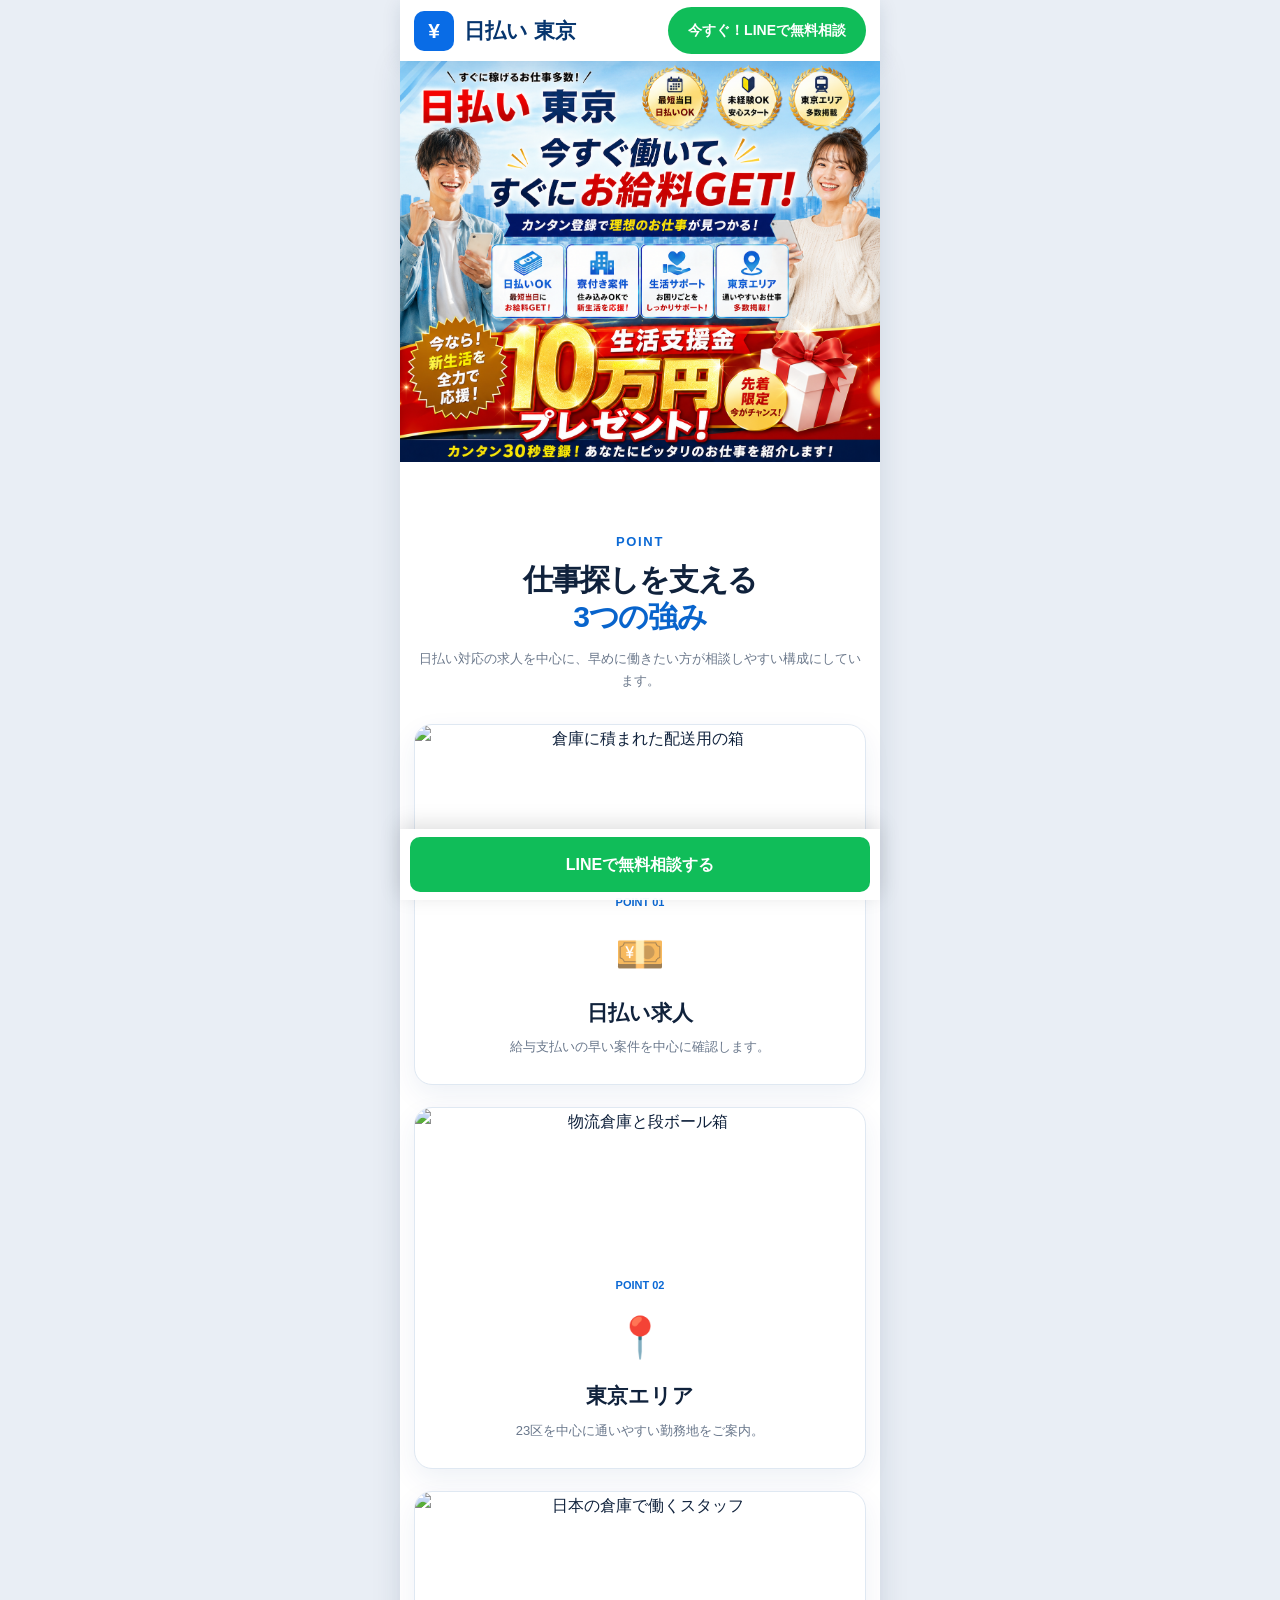
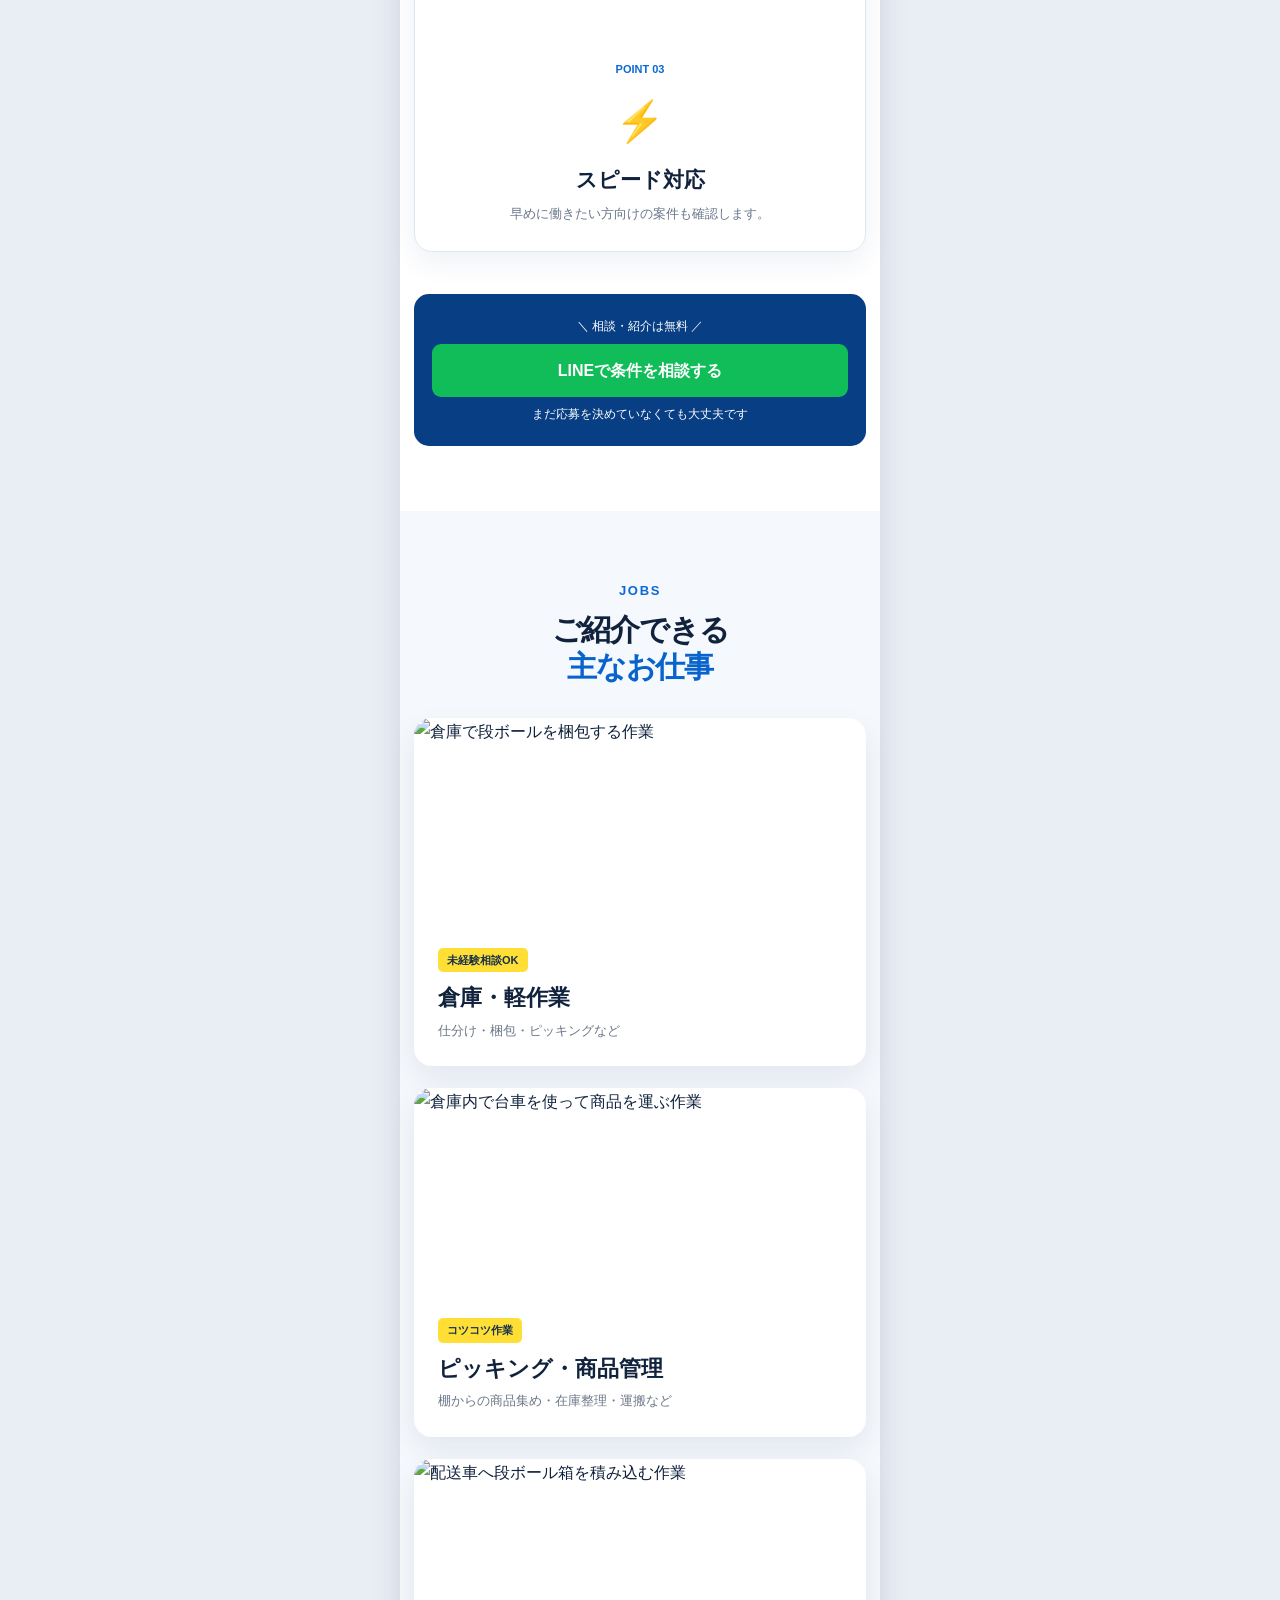
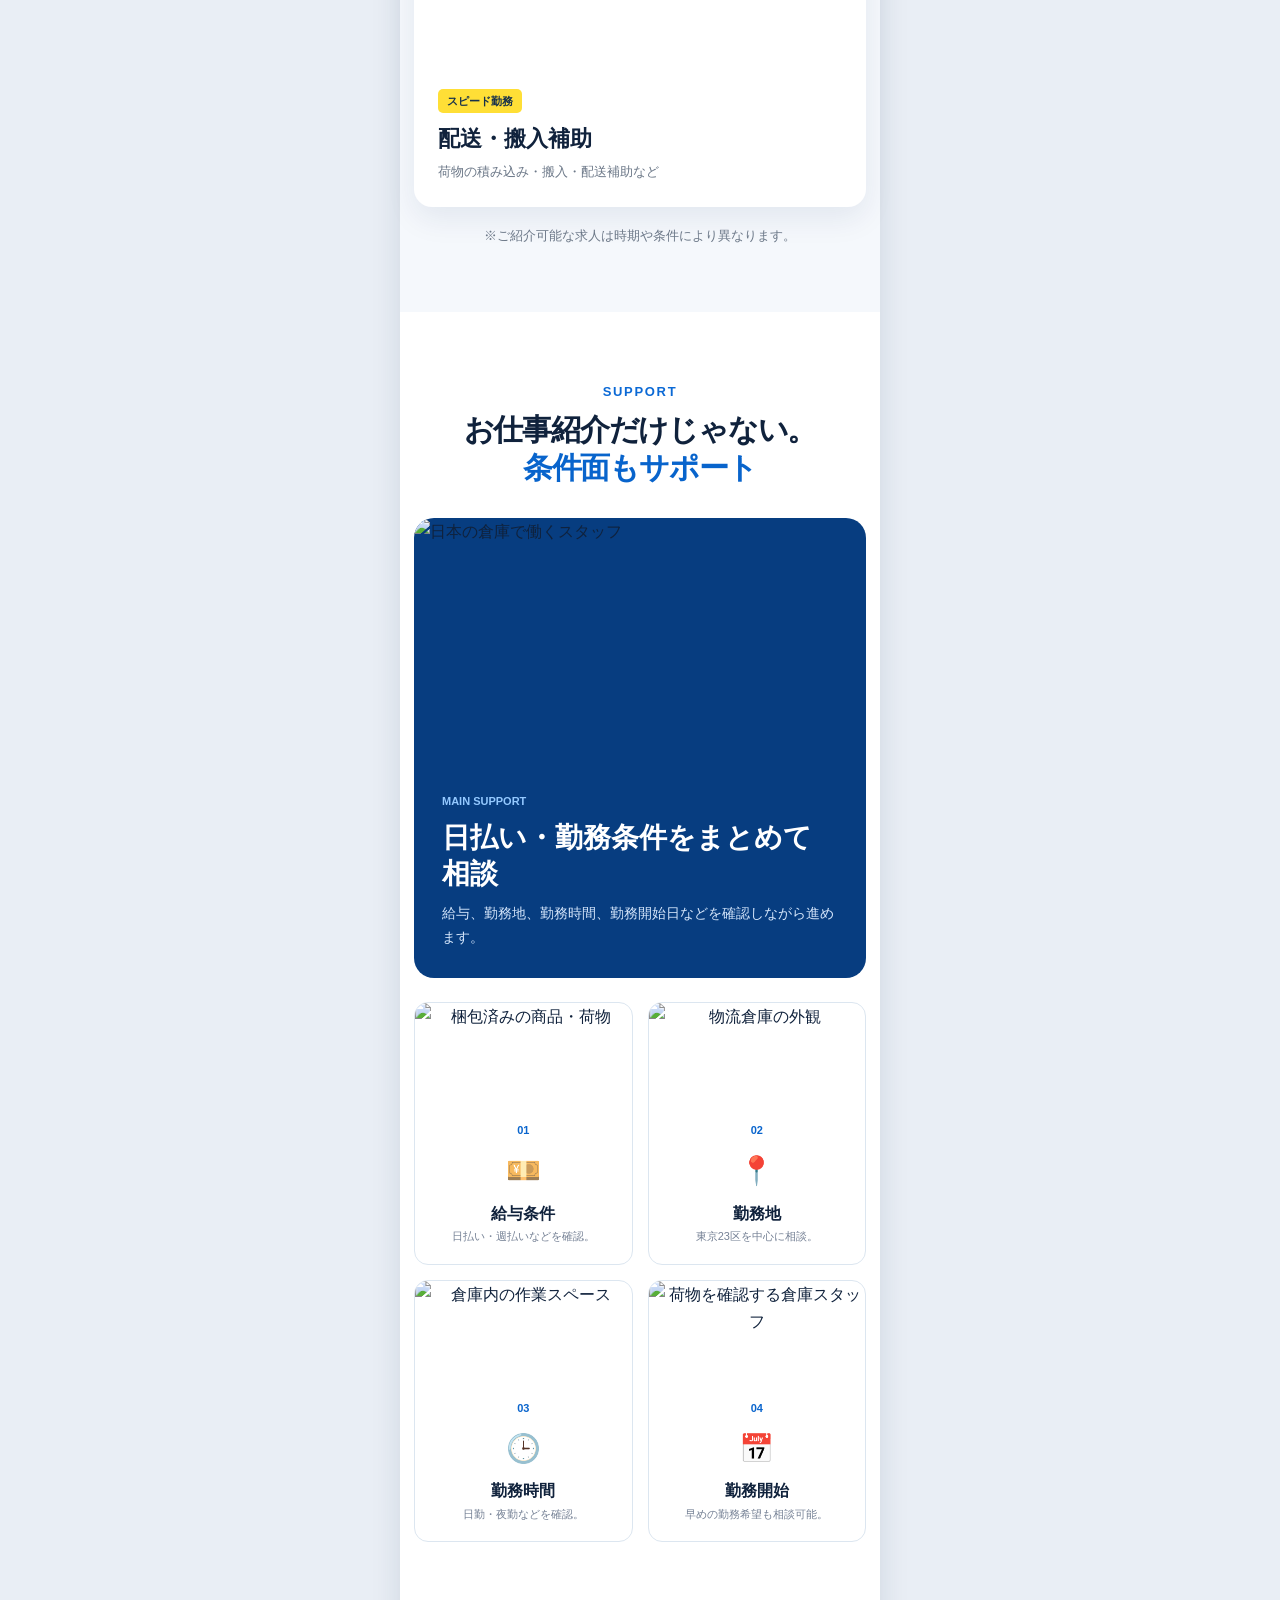
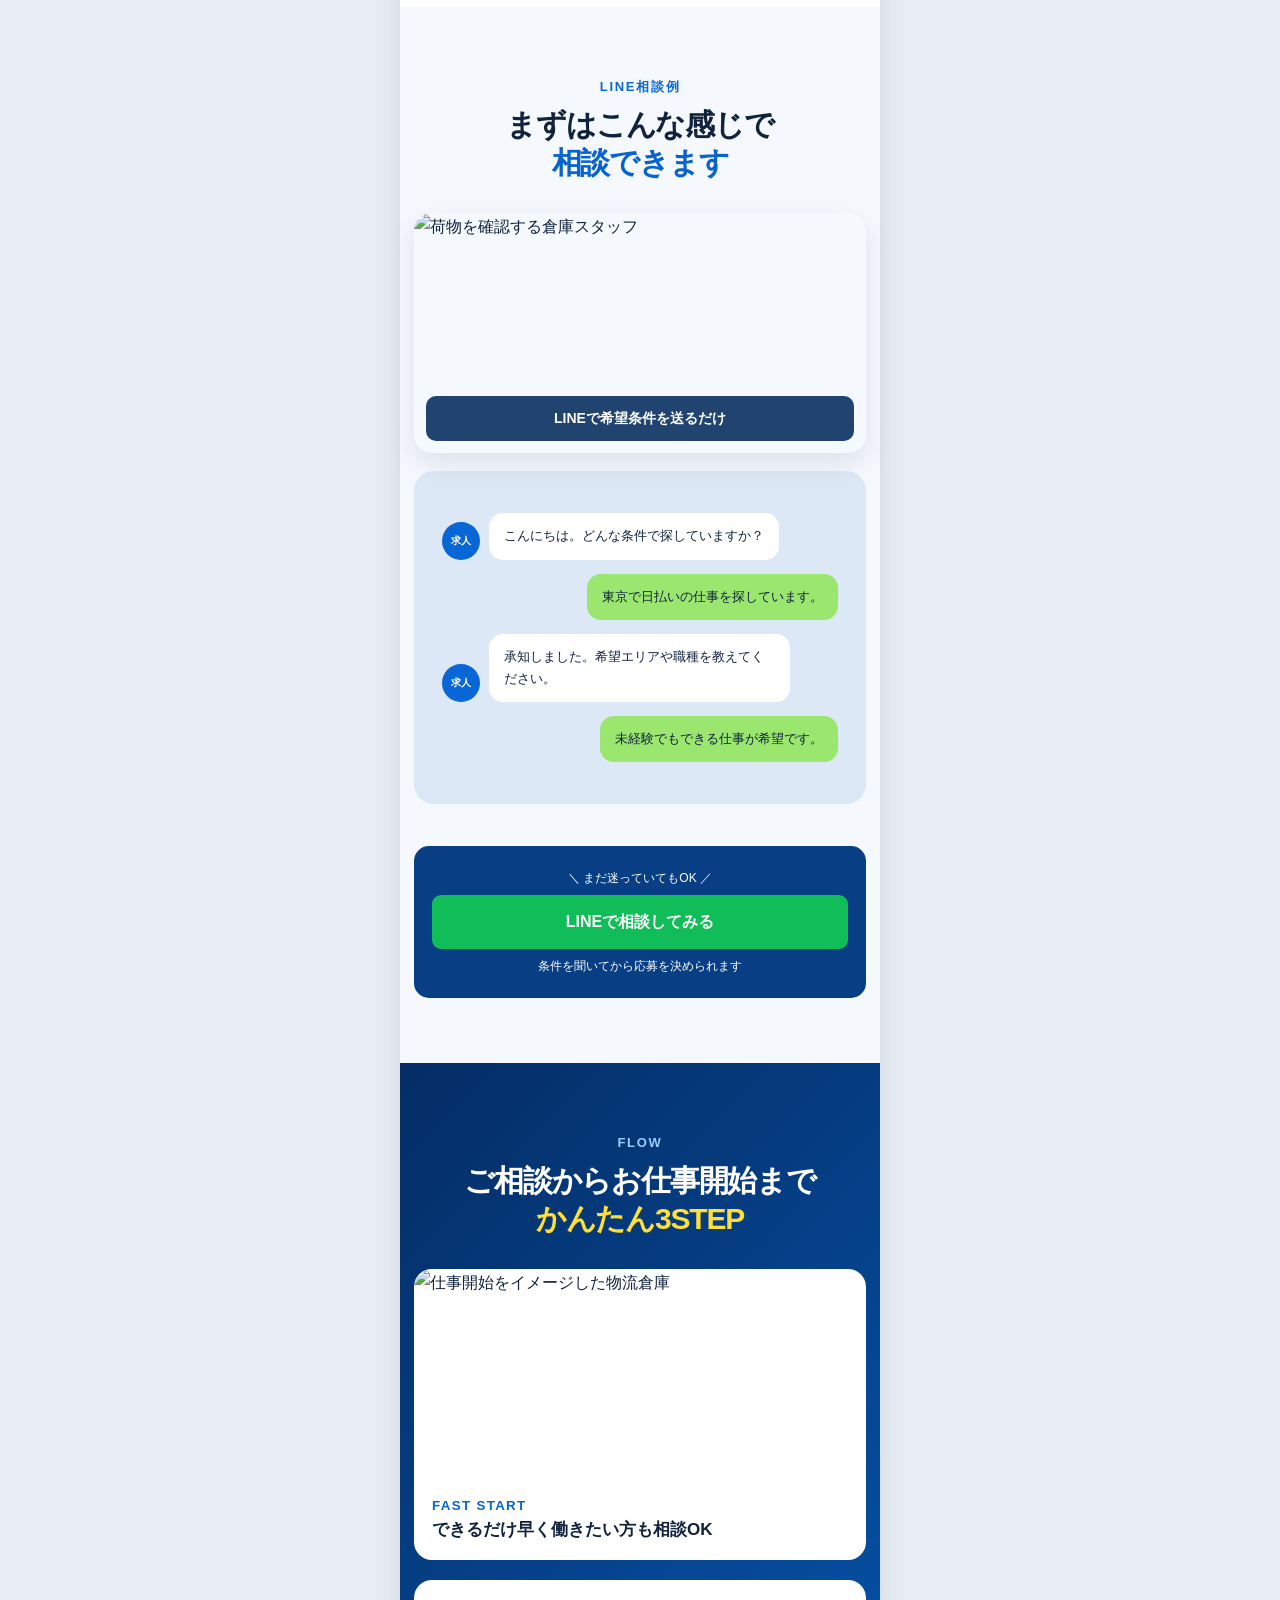
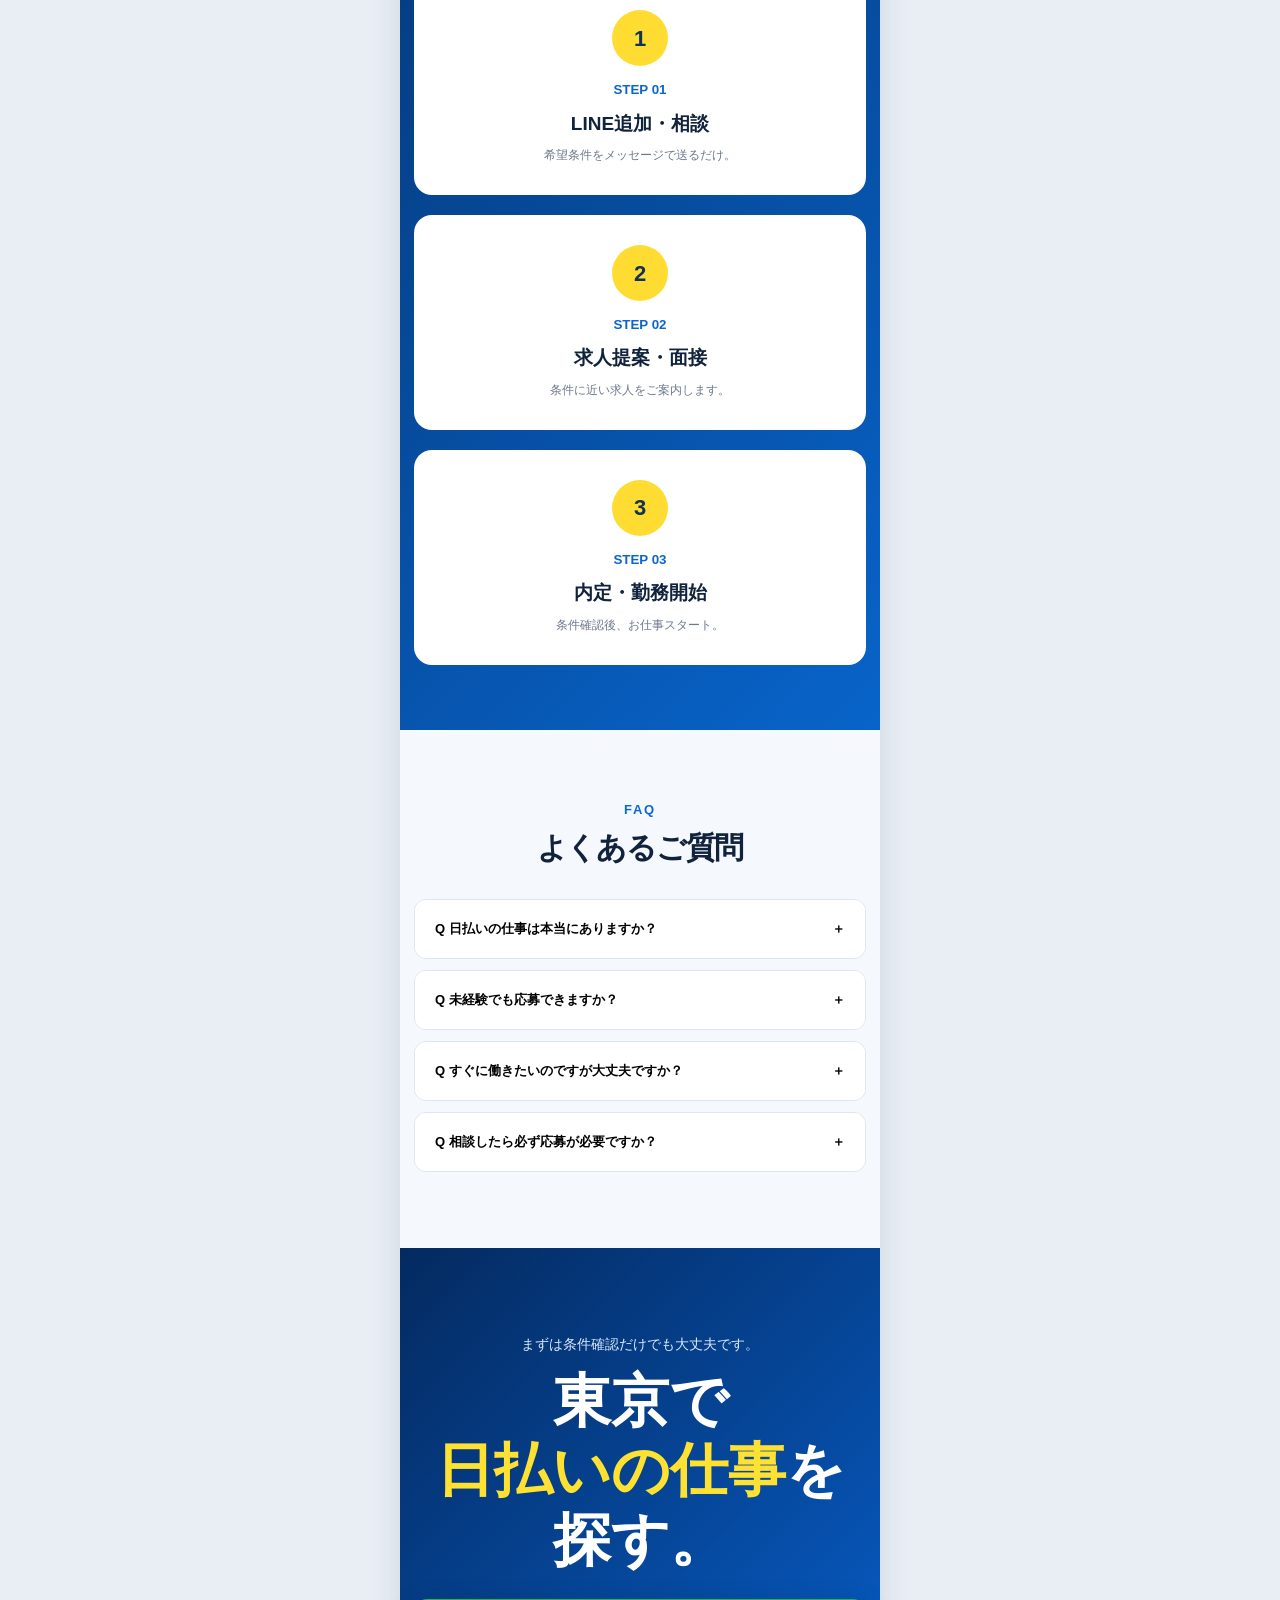
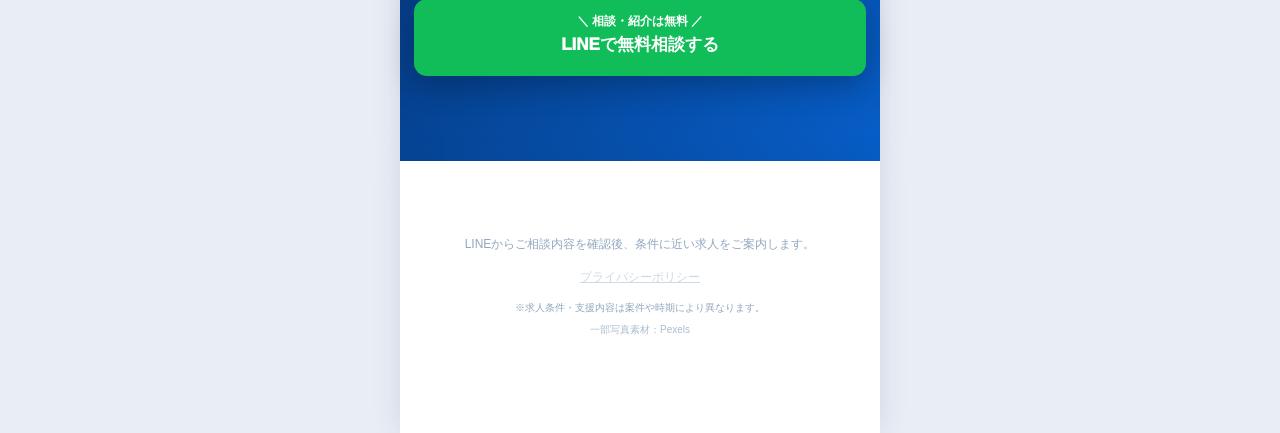
==== commit d9222ada: "Add files via upload" ====
--- a/index.html
+++ b/index.html
@@ -74,38 +74,29 @@
 
       <div class="job-grid">
         <article class="job-card reveal">
-          <img class="job-photo" src="https://images.pexels.com/photos/34221998/pexels-photo-34221998/free-photo-of-industrial-warehouse-with-stacked-cardboard-boxes.jpeg?auto=compress&cs=tinysrgb&w=1000" alt="段ボール箱が並ぶ倉庫">
+          <img class="job-photo" src="https://images.pexels.com/photos/6169035/pexels-photo-6169035.jpeg?auto=compress&cs=tinysrgb&w=1000" alt="倉庫で段ボールを梱包する作業">
           <div class="job-body">
             <span>未経験相談OK</span>
             <h3>倉庫・軽作業</h3>
-            <p>仕分け、梱包、ピッキングなど</p>
+            <p>仕分け・梱包・ピッキングなど</p>
           </div>
         </article>
 
         <article class="job-card reveal">
-          <img class="job-photo" src="https://images.pexels.com/photos/10834810/pexels-photo-10834810.jpeg?auto=compress&cs=tinysrgb&w=1000" alt="倉庫内に積まれた荷物">
+          <img class="job-photo" src="https://images.pexels.com/photos/7019310/pexels-photo-7019310.jpeg?auto=compress&cs=tinysrgb&w=1000" alt="倉庫内で台車を使って商品を運ぶ作業">
           <div class="job-body">
             <span>コツコツ作業</span>
-            <h3>製造・組立</h3>
-            <p>部品の組立、加工、ライン作業など</p>
+            <h3>ピッキング・商品管理</h3>
+            <p>棚からの商品集め・在庫整理・運搬など</p>
           </div>
         </article>
 
         <article class="job-card reveal">
-          <img class="job-photo" src="https://images.pexels.com/photos/30988961/pexels-photo-30988961/free-photo-of-traditional-japanese-ramen-bowl-in-tokyo.jpeg?auto=compress&cs=tinysrgb&w=1000" alt="東京の飲食店をイメージしたラーメン">
-          <div class="job-body">
-            <span>幅広い案件</span>
-            <h3>飲食・接客</h3>
-            <p>ホール、キッチン、販売など</p>
-          </div>
-        </article>
-
-        <article class="job-card reveal">
-          <img class="job-photo" src="https://images.pexels.com/photos/5025503/pexels-photo-5025503.jpeg?auto=compress&cs=tinysrgb&w=1000" alt="配送や搬入をイメージした段ボール箱">
+          <img class="job-photo" src="https://images.pexels.com/photos/6170153/pexels-photo-6170153.jpeg?auto=compress&cs=tinysrgb&w=1000" alt="配送車へ段ボール箱を積み込む作業">
           <div class="job-body">
             <span>スピード勤務</span>
             <h3>配送・搬入補助</h3>
-            <p>荷物の搬入、配送補助、引越し補助など</p>
+            <p>荷物の積み込み・搬入・配送補助など</p>
           </div>
         </article>
       </div>
@@ -131,10 +122,10 @@
       </div>
 
       <div class="support-grid">
-        <div class="support-item reveal"><img src="https://images.pexels.com/photos/5025503/pexels-photo-5025503.jpeg?auto=compress&cs=tinysrgb&w=1000" alt="給与・日払いをイメージした荷物"><b>01</b><span>💴</span><h3>給与条件</h3><p>日払い・週払いなどを確認。</p></div>
-        <div class="support-item reveal"><img src="https://images.pexels.com/photos/12585837/pexels-photo-12585837.jpeg?auto=compress&cs=tinysrgb&w=1000" alt="東京エリアの仕事をイメージした物流施設"><b>02</b><span>📍</span><h3>勤務地</h3><p>東京23区を中心に相談。</p></div>
-        <div class="support-item reveal"><img src="https://images.pexels.com/photos/10834810/pexels-photo-10834810.jpeg?auto=compress&cs=tinysrgb&w=1000" alt="勤務現場をイメージした倉庫"><b>03</b><span>🕒</span><h3>勤務時間</h3><p>日勤・夜勤などを確認。</p></div>
-        <div class="support-item reveal"><img src="https://images.pexels.com/photos/30988961/pexels-photo-30988961/free-photo-of-traditional-japanese-ramen-bowl-in-tokyo.jpeg?auto=compress&cs=tinysrgb&w=1000" alt="飲食のお仕事をイメージした料理"><b>04</b><span>📅</span><h3>勤務開始</h3><p>早めの勤務希望も相談可能。</p></div>
+        <div class="support-item reveal"><img src="https://images.pexels.com/photos/5025503/pexels-photo-5025503.jpeg?auto=compress&cs=tinysrgb&w=1000" alt="梱包済みの商品・荷物"><b>01</b><span>💴</span><h3>給与条件</h3><p>日払い・週払いなどを確認。</p></div>
+        <div class="support-item reveal"><img src="https://images.pexels.com/photos/12585837/pexels-photo-12585837.jpeg?auto=compress&cs=tinysrgb&w=1000" alt="物流倉庫の外観"><b>02</b><span>📍</span><h3>勤務地</h3><p>東京23区を中心に相談。</p></div>
+        <div class="support-item reveal"><img src="https://images.pexels.com/photos/10834810/pexels-photo-10834810.jpeg?auto=compress&cs=tinysrgb&w=1000" alt="倉庫内の作業スペース"><b>03</b><span>🕒</span><h3>勤務時間</h3><p>日勤・夜勤などを確認。</p></div>
+        <div class="support-item reveal"><img src="https://images.pexels.com/photos/6169166/pexels-photo-6169166.jpeg?auto=compress&cs=tinysrgb&w=1000" alt="荷物を確認する倉庫スタッフ"><b>04</b><span>📅</span><h3>勤務開始</h3><p>早めの勤務希望も相談可能。</p></div>
       </div>
     </div>
   </section>
@@ -147,7 +138,7 @@
       </div>
 
       <div class="content-photo reveal">
-        <img src="https://images.pexels.com/photos/31382412/pexels-photo-31382412/free-photo-of-warehouse-worker-resting-during-break-indoors.jpeg?auto=compress&cs=tinysrgb&w=1000" alt="スマートフォンを確認する日本の倉庫スタッフ">
+        <img src="https://images.pexels.com/photos/6169166/pexels-photo-6169166.jpeg?auto=compress&cs=tinysrgb&w=1000" alt="荷物を確認する倉庫スタッフ">
         <div class="content-photo-label">LINEで希望条件を送るだけ</div>
       </div>
 
--- a/style.css
+++ b/style.css
@@ -350,3 +350,11 @@
   .flow-visual img{height:190px}
   .support-item img{height:90px}
 }
+
+
+/* =========================================================
+   v6: 求人カードの内容と写真を一致
+========================================================= */
+.job-body p{
+  line-height:1.65;
+}
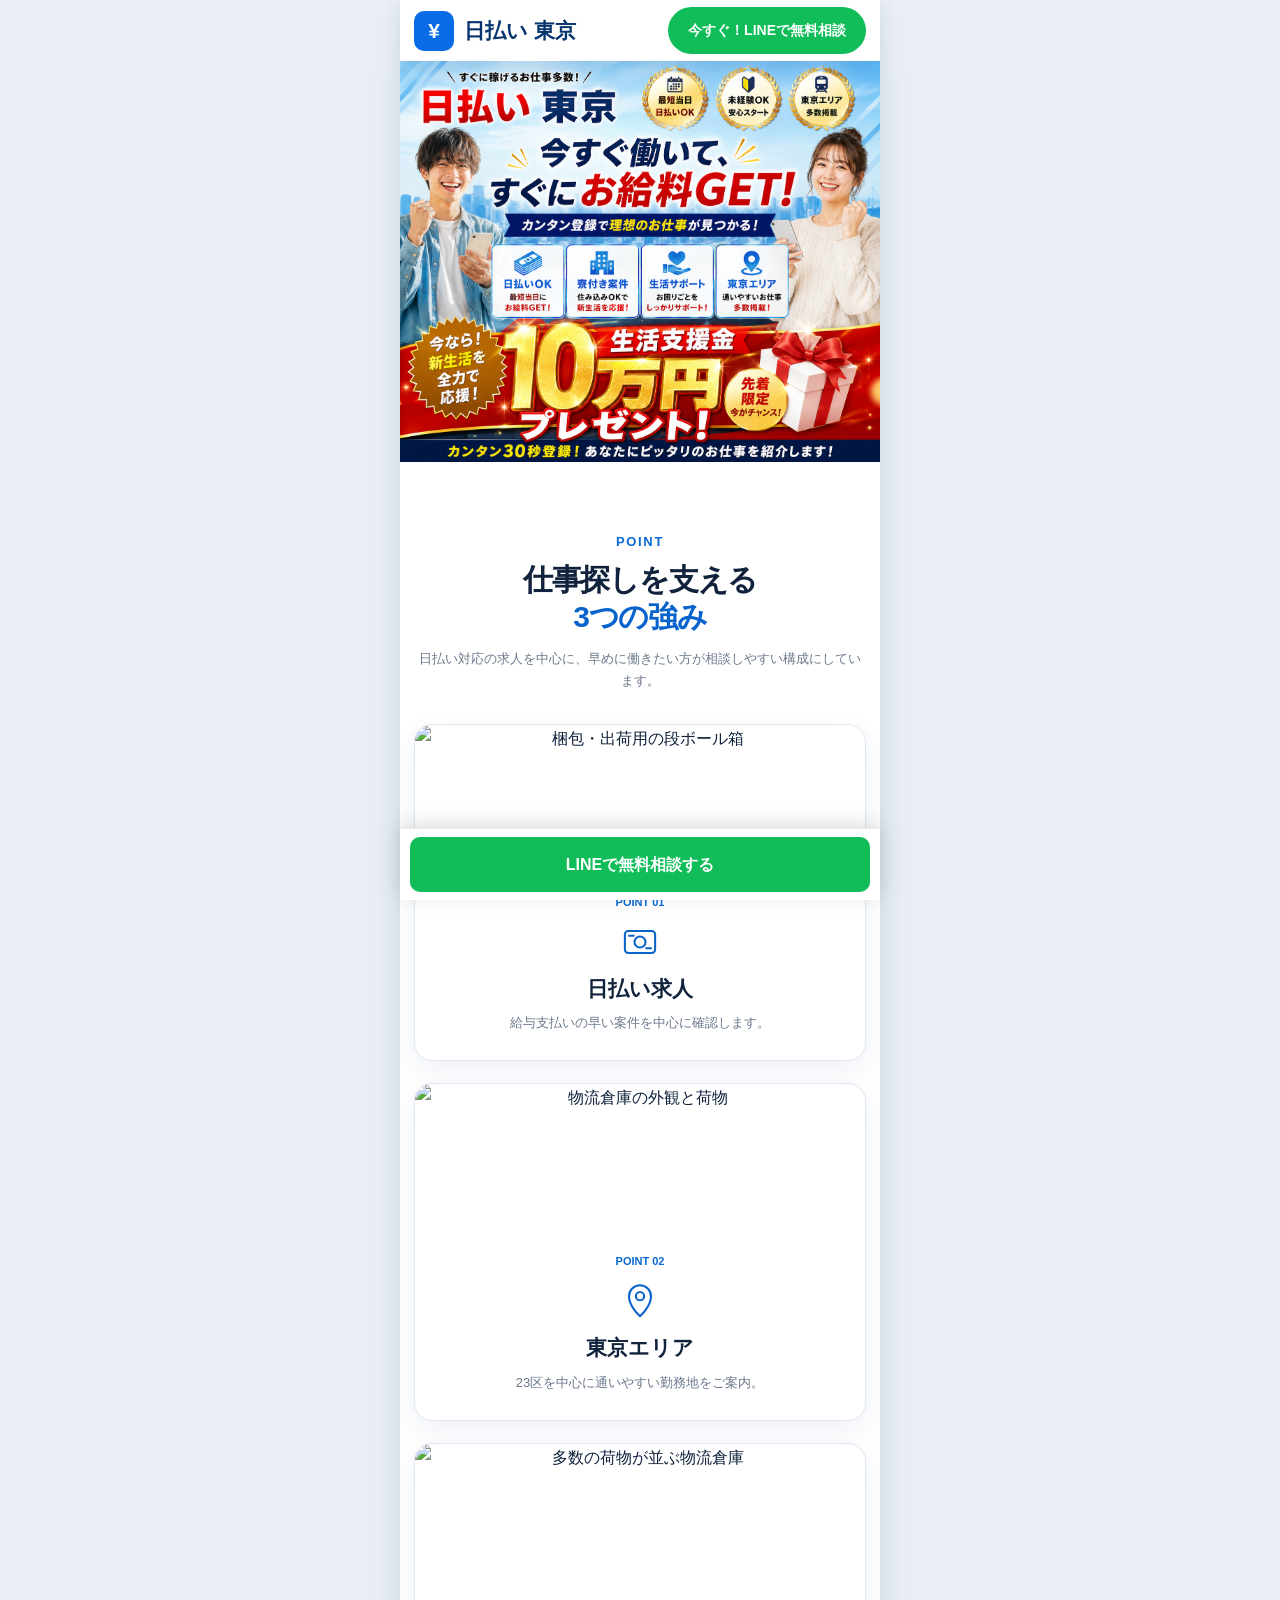
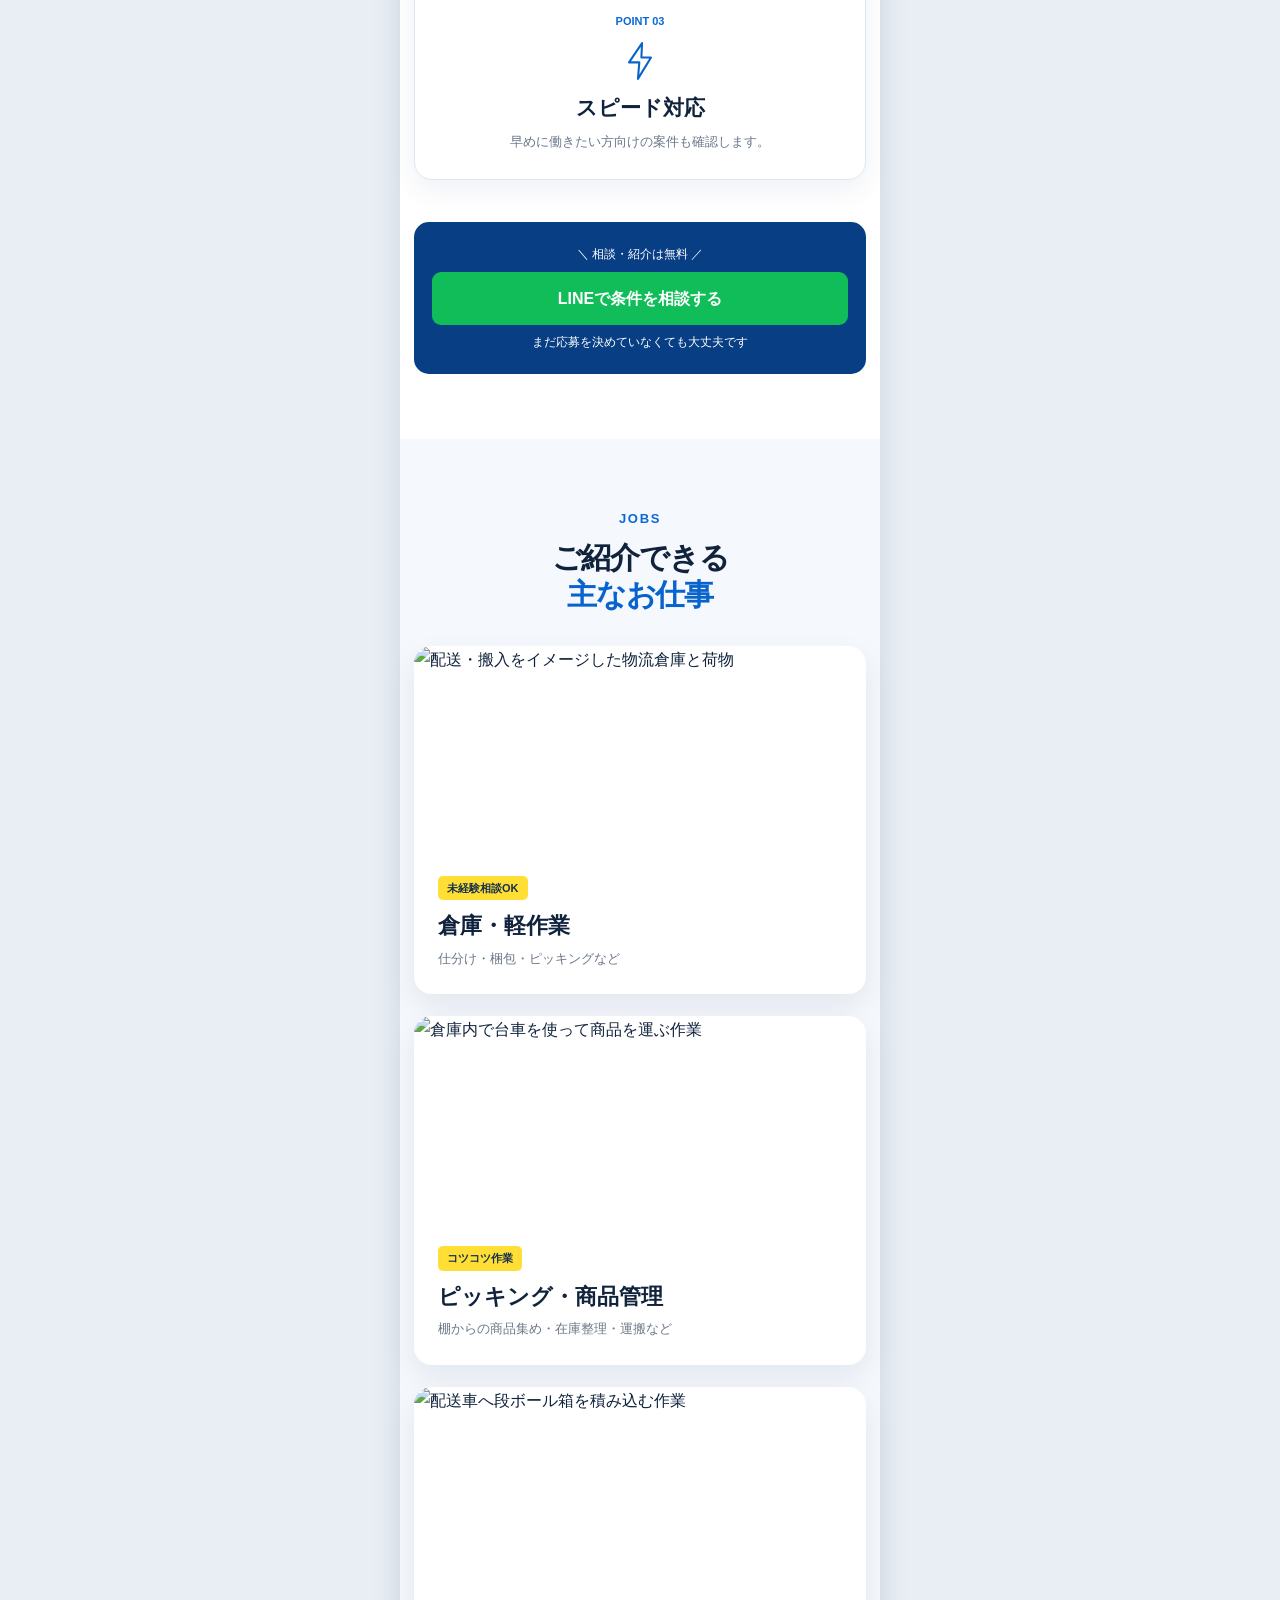
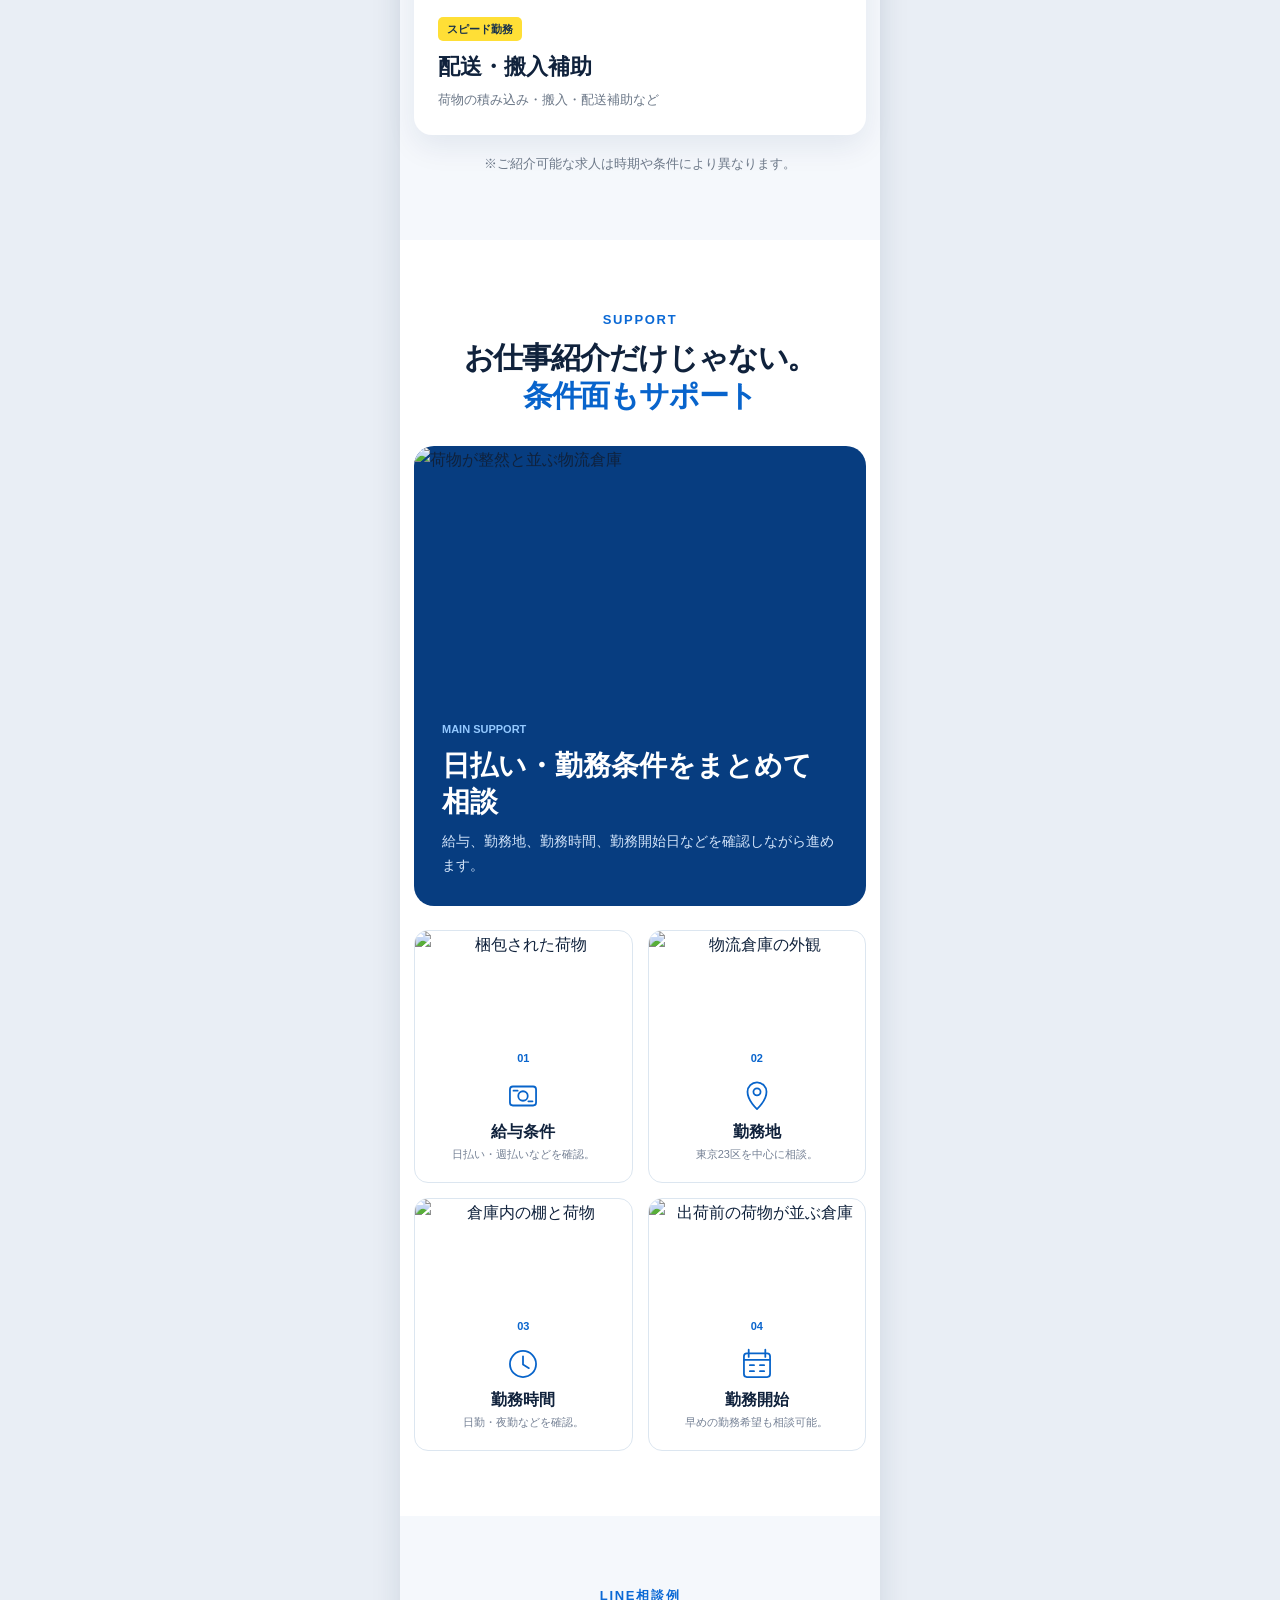
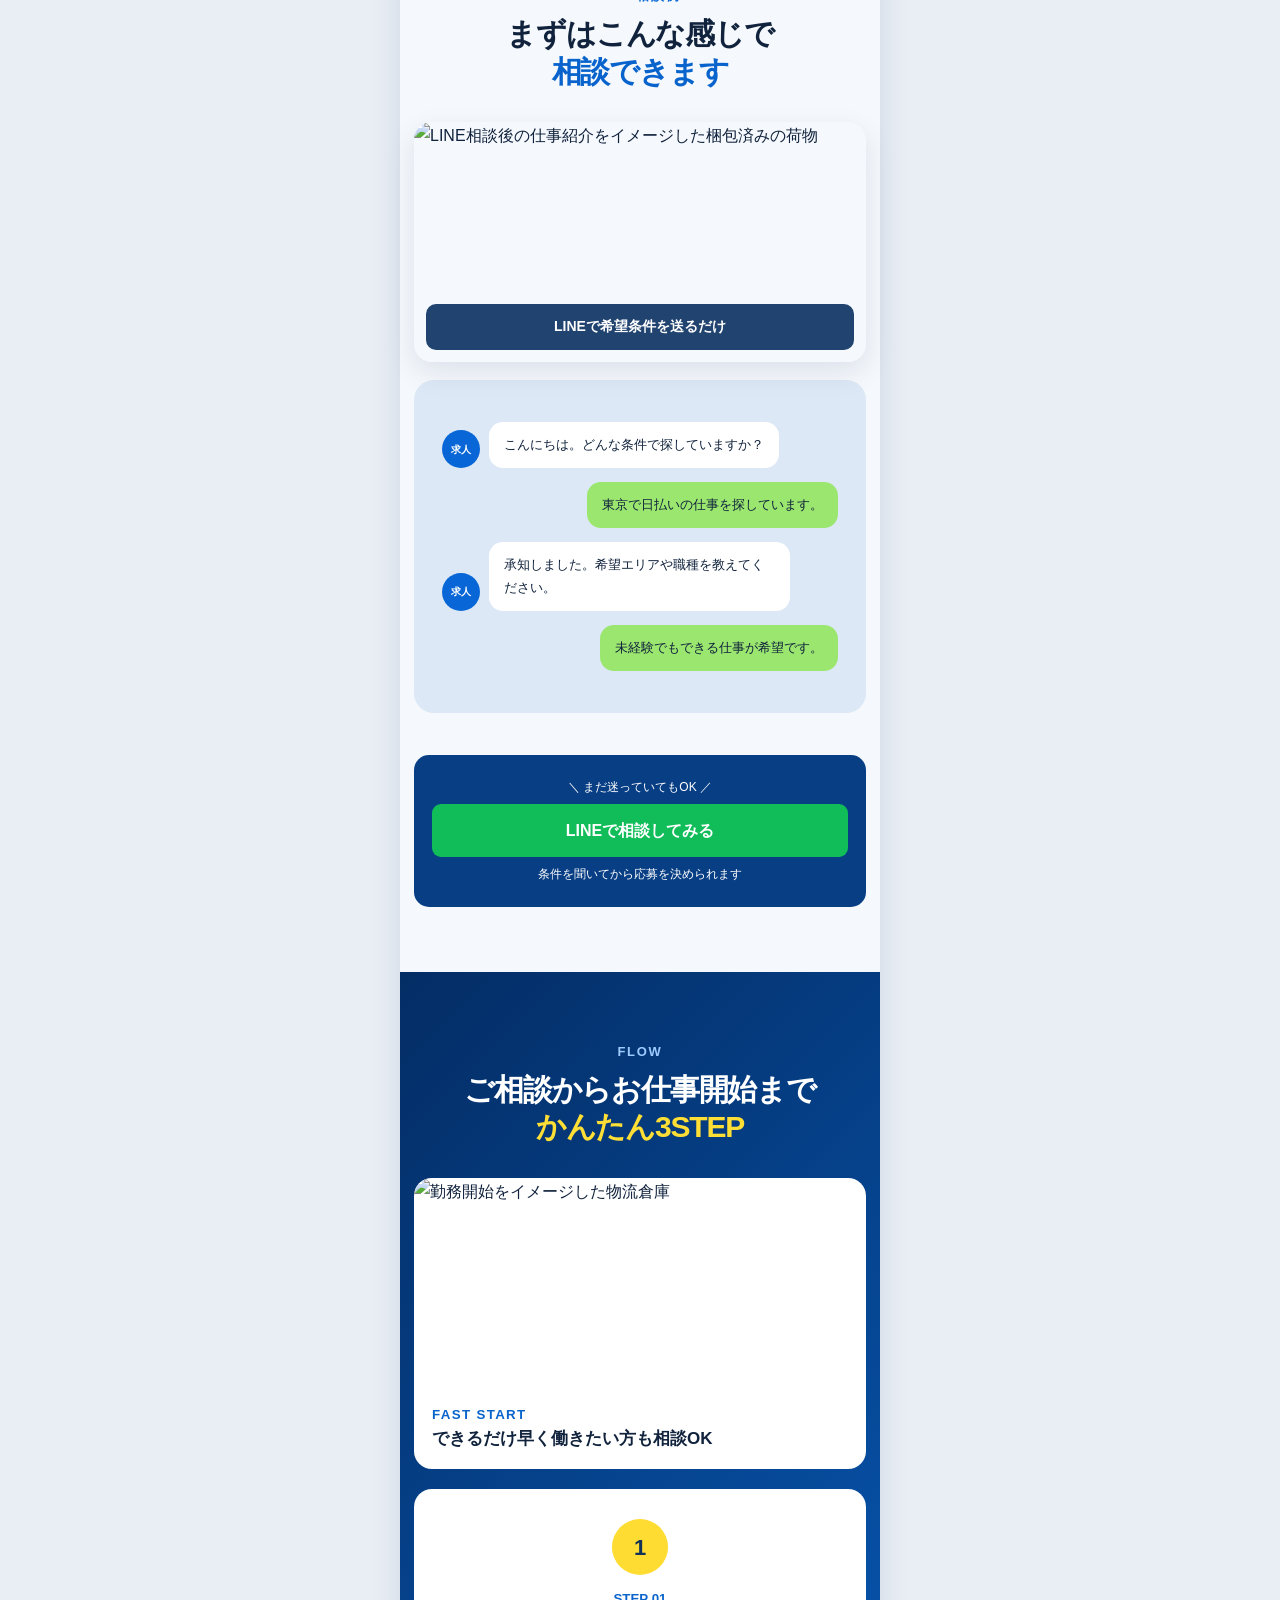
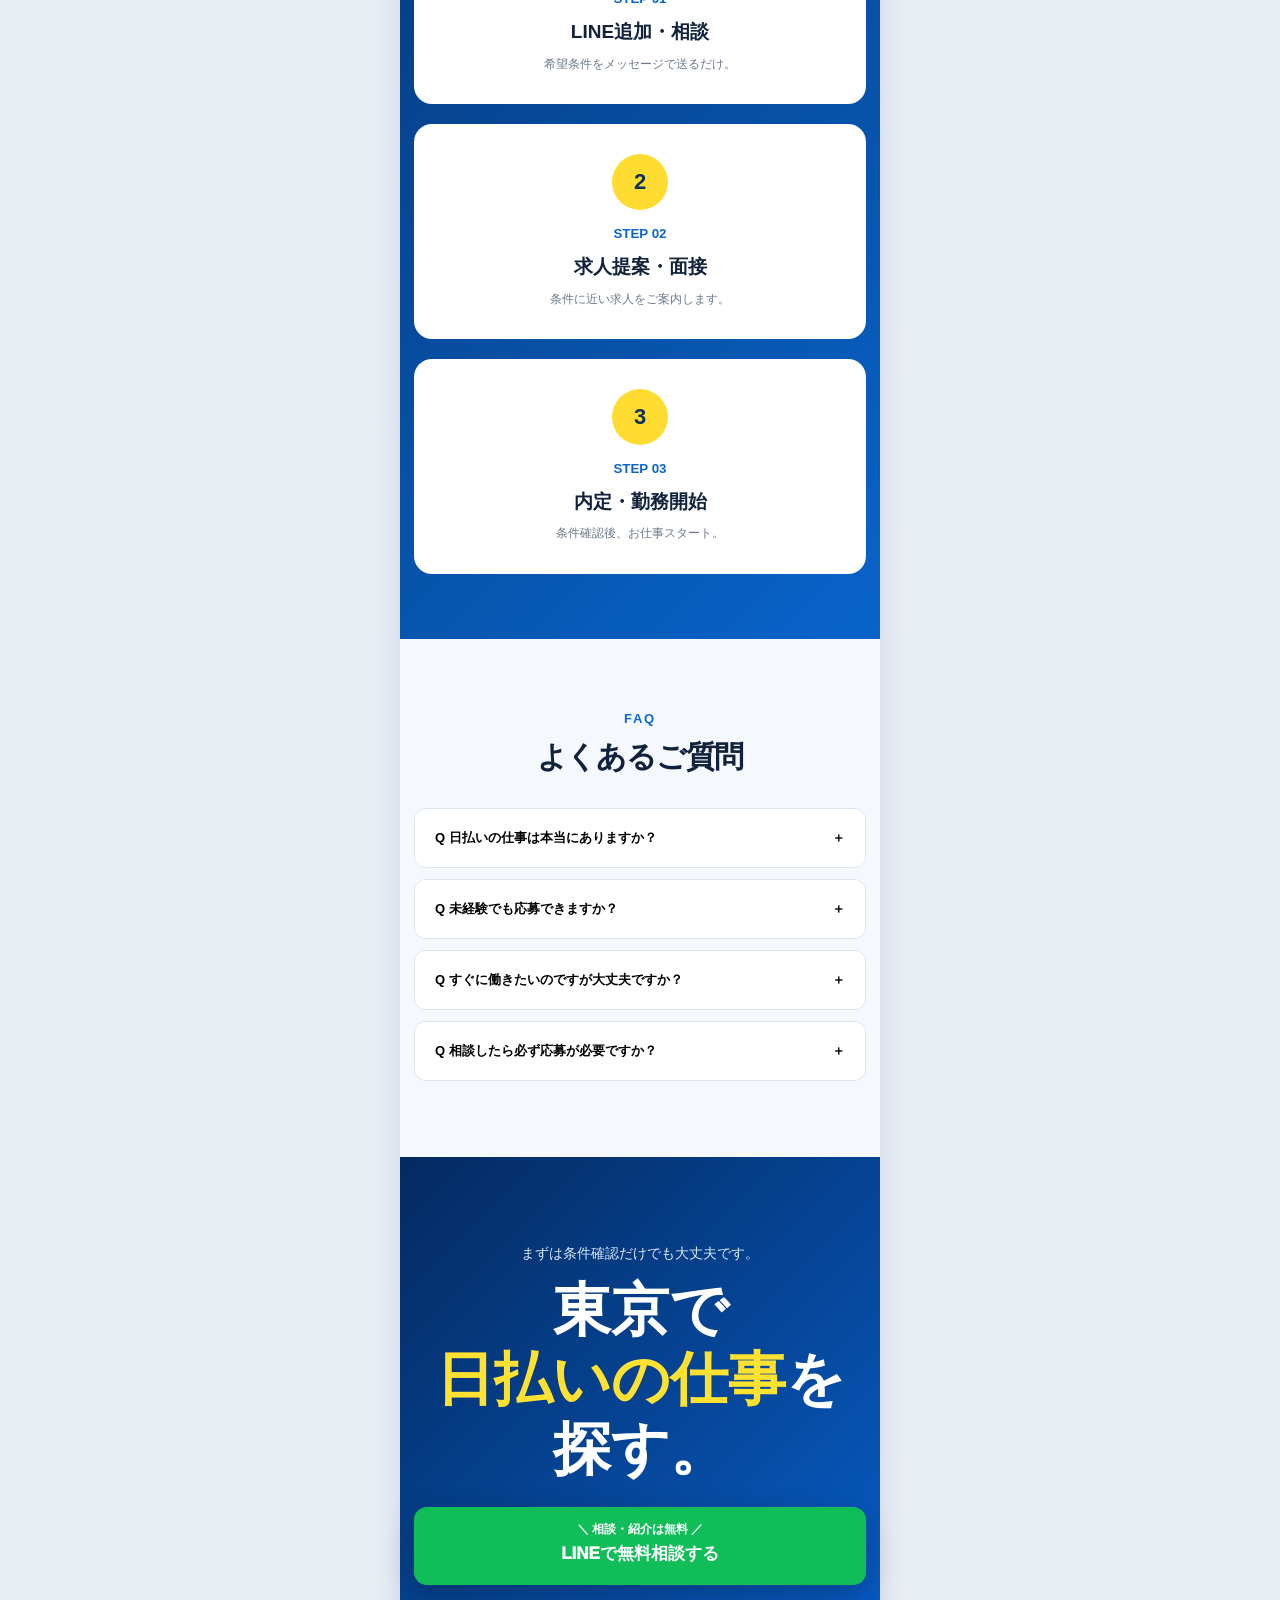
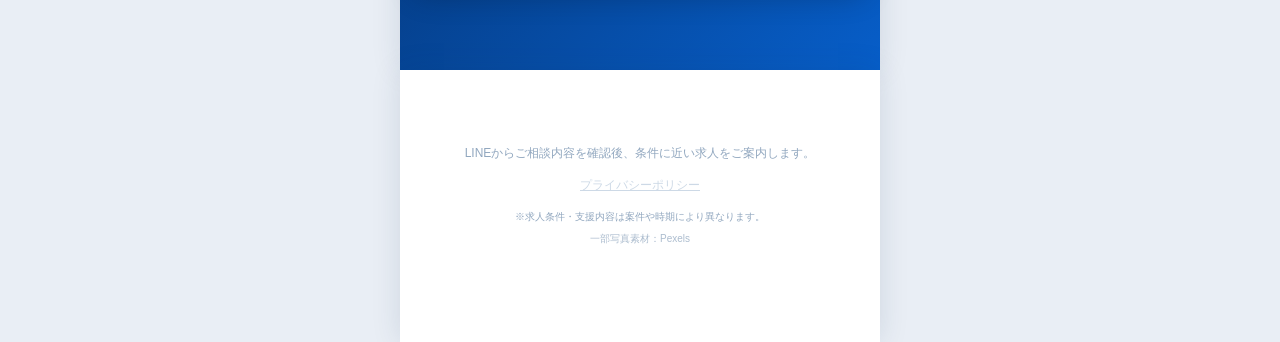
==== commit b7607533: "Add files via upload" ====
--- a/index.html
+++ b/index.html
@@ -35,23 +35,23 @@
 
       <div class="point-grid">
         <article class="point-card reveal">
-          <img class="point-photo" src="https://images.pexels.com/photos/5025503/pexels-photo-5025503.jpeg?auto=compress&cs=tinysrgb&w=1000" alt="倉庫に積まれた配送用の箱">
+          <img class="point-photo" src="https://images.pexels.com/photos/5025503/pexels-photo-5025503.jpeg?auto=compress&cs=tinysrgb&w=1000" alt="梱包・出荷用の段ボール箱">
           <b>POINT 01</b>
-          <div class="point-icon">💴</div>
+          <div class="point-icon"><span class="svg-icon" aria-hidden="true"><svg viewBox="0 0 64 64"><rect x="10" y="16" width="44" height="32" rx="5"/><circle cx="32" cy="32" r="8"/><path d="M16 23h7M41 41h7"/></svg></span></div>
           <h3>日払い求人</h3>
           <p>給与支払いの早い案件を中心に確認します。</p>
         </article>
         <article class="point-card reveal">
-          <img class="point-photo" src="https://images.pexels.com/photos/12585837/pexels-photo-12585837.jpeg?auto=compress&cs=tinysrgb&w=1000" alt="物流倉庫と段ボール箱">
+          <img class="point-photo" src="https://images.pexels.com/photos/12585837/pexels-photo-12585837.jpeg?auto=compress&cs=tinysrgb&w=1000" alt="物流倉庫の外観と荷物">
           <b>POINT 02</b>
-          <div class="point-icon">📍</div>
+          <div class="point-icon"><span class="svg-icon" aria-hidden="true"><svg viewBox="0 0 64 64"><path d="M32 54s16-14 16-29a16 16 0 1 0-32 0c0 15 16 29 16 29z"/><circle cx="32" cy="25" r="6"/></svg></span></div>
           <h3>東京エリア</h3>
           <p>23区を中心に通いやすい勤務地をご案内。</p>
         </article>
         <article class="point-card reveal">
-          <img class="point-photo" src="https://images.pexels.com/photos/31382412/pexels-photo-31382412/free-photo-of-warehouse-worker-resting-during-break-indoors.jpeg?auto=compress&cs=tinysrgb&w=1000" alt="日本の倉庫で働くスタッフ">
+          <img class="point-photo" src="https://images.pexels.com/photos/34221998/pexels-photo-34221998/free-photo-of-industrial-warehouse-with-stacked-cardboard-boxes.jpeg?auto=compress&cs=tinysrgb&w=1000" alt="多数の荷物が並ぶ物流倉庫">
           <b>POINT 03</b>
-          <div class="point-icon">⚡</div>
+          <div class="point-icon"><span class="svg-icon" aria-hidden="true"><svg viewBox="0 0 64 64"><path d="M35 6 16 34h15l-2 24 19-31H34z"/></svg></span></div>
           <h3>スピード対応</h3>
           <p>早めに働きたい方向けの案件も確認します。</p>
         </article>
@@ -74,7 +74,7 @@
 
       <div class="job-grid">
         <article class="job-card reveal">
-          <img class="job-photo" src="https://images.pexels.com/photos/6169035/pexels-photo-6169035.jpeg?auto=compress&cs=tinysrgb&w=1000" alt="倉庫で段ボールを梱包する作業">
+          <img class="job-photo" src="https://images.pexels.com/photos/12585837/pexels-photo-12585837.jpeg?auto=compress&cs=tinysrgb&w=1000" alt="配送・搬入をイメージした物流倉庫と荷物">
           <div class="job-body">
             <span>未経験相談OK</span>
             <h3>倉庫・軽作業</h3>
@@ -113,7 +113,7 @@
       </div>
 
       <div class="support-main reveal">
-        <img class="support-photo" src="https://images.pexels.com/photos/31382412/pexels-photo-31382412/free-photo-of-warehouse-worker-resting-during-break-indoors.jpeg?auto=compress&cs=tinysrgb&w=1000" alt="日本の倉庫で働くスタッフ">
+        <img class="support-photo" src="https://images.pexels.com/photos/34221998/pexels-photo-34221998/free-photo-of-industrial-warehouse-with-stacked-cardboard-boxes.jpeg?auto=compress&cs=tinysrgb&w=1000" alt="荷物が整然と並ぶ物流倉庫">
         <div class="support-copy">
           <span>MAIN SUPPORT</span>
           <h3>日払い・勤務条件をまとめて相談</h3>
@@ -122,10 +122,10 @@
       </div>
 
       <div class="support-grid">
-        <div class="support-item reveal"><img src="https://images.pexels.com/photos/5025503/pexels-photo-5025503.jpeg?auto=compress&cs=tinysrgb&w=1000" alt="梱包済みの商品・荷物"><b>01</b><span>💴</span><h3>給与条件</h3><p>日払い・週払いなどを確認。</p></div>
-        <div class="support-item reveal"><img src="https://images.pexels.com/photos/12585837/pexels-photo-12585837.jpeg?auto=compress&cs=tinysrgb&w=1000" alt="物流倉庫の外観"><b>02</b><span>📍</span><h3>勤務地</h3><p>東京23区を中心に相談。</p></div>
-        <div class="support-item reveal"><img src="https://images.pexels.com/photos/10834810/pexels-photo-10834810.jpeg?auto=compress&cs=tinysrgb&w=1000" alt="倉庫内の作業スペース"><b>03</b><span>🕒</span><h3>勤務時間</h3><p>日勤・夜勤などを確認。</p></div>
-        <div class="support-item reveal"><img src="https://images.pexels.com/photos/6169166/pexels-photo-6169166.jpeg?auto=compress&cs=tinysrgb&w=1000" alt="荷物を確認する倉庫スタッフ"><b>04</b><span>📅</span><h3>勤務開始</h3><p>早めの勤務希望も相談可能。</p></div>
+        <div class="support-item reveal"><img src="https://images.pexels.com/photos/5025503/pexels-photo-5025503.jpeg?auto=compress&cs=tinysrgb&w=1000" alt="梱包された荷物"><b>01</b><span class="svg-icon" aria-hidden="true"><svg viewBox="0 0 64 64"><rect x="10" y="16" width="44" height="32" rx="5"/><circle cx="32" cy="32" r="8"/><path d="M16 23h7M41 41h7"/></svg></span><h3>給与条件</h3><p>日払い・週払いなどを確認。</p></div>
+        <div class="support-item reveal"><img src="https://images.pexels.com/photos/12585837/pexels-photo-12585837.jpeg?auto=compress&cs=tinysrgb&w=1000" alt="物流倉庫の外観"><b>02</b><span class="svg-icon" aria-hidden="true"><svg viewBox="0 0 64 64"><path d="M32 54s16-14 16-29a16 16 0 1 0-32 0c0 15 16 29 16 29z"/><circle cx="32" cy="25" r="6"/></svg></span><h3>勤務地</h3><p>東京23区を中心に相談。</p></div>
+        <div class="support-item reveal"><img src="https://images.pexels.com/photos/10834810/pexels-photo-10834810.jpeg?auto=compress&cs=tinysrgb&w=1000" alt="倉庫内の棚と荷物"><b>03</b><span class="svg-icon" aria-hidden="true"><svg viewBox="0 0 64 64"><circle cx="32" cy="32" r="22"/><path d="M32 19v14l10 6"/></svg></span><h3>勤務時間</h3><p>日勤・夜勤などを確認。</p></div>
+        <div class="support-item reveal"><img src="https://images.pexels.com/photos/34221998/pexels-photo-34221998/free-photo-of-industrial-warehouse-with-stacked-cardboard-boxes.jpeg?auto=compress&cs=tinysrgb&w=1000" alt="出荷前の荷物が並ぶ倉庫"><b>04</b><span class="svg-icon" aria-hidden="true"><svg viewBox="0 0 64 64"><rect x="10" y="14" width="44" height="40" rx="5"/><path d="M18 8v12M46 8v12M10 25h44M20 34h7M37 34h7M20 44h7M37 44h7"/></svg></span><h3>勤務開始</h3><p>早めの勤務希望も相談可能。</p></div>
       </div>
     </div>
   </section>
@@ -138,7 +138,7 @@
       </div>
 
       <div class="content-photo reveal">
-        <img src="https://images.pexels.com/photos/6169166/pexels-photo-6169166.jpeg?auto=compress&cs=tinysrgb&w=1000" alt="荷物を確認する倉庫スタッフ">
+        <img src="https://images.pexels.com/photos/5025503/pexels-photo-5025503.jpeg?auto=compress&cs=tinysrgb&w=1000" alt="LINE相談後の仕事紹介をイメージした梱包済みの荷物">
         <div class="content-photo-label">LINEで希望条件を送るだけ</div>
       </div>
 
@@ -165,7 +165,7 @@
       </div>
 
       <div class="flow-visual reveal">
-        <img src="https://images.pexels.com/photos/12585837/pexels-photo-12585837.jpeg?auto=compress&cs=tinysrgb&w=1000" alt="仕事開始をイメージした物流倉庫">
+        <img src="https://images.pexels.com/photos/12585837/pexels-photo-12585837.jpeg?auto=compress&cs=tinysrgb&w=1000" alt="勤務開始をイメージした物流倉庫">
         <div>
           <small>FAST START</small>
           <strong>できるだけ早く働きたい方も相談OK</strong>
--- a/style.css
+++ b/style.css
@@ -358,3 +358,46 @@
 .job-body p{
   line-height:1.65;
 }
+
+
+/* =========================================================
+   v7: 人物写真をTOP以外で使用しない / 絵文字を全面撤去
+========================================================= */
+
+.svg-icon{
+  width:42px;
+  height:42px;
+  display:inline-flex;
+  align-items:center;
+  justify-content:center;
+  color:#0864ca;
+}
+.svg-icon svg{
+  width:100%;
+  height:100%;
+  fill:none;
+  stroke:currentColor;
+  stroke-width:3;
+  stroke-linecap:round;
+  stroke-linejoin:round;
+}
+.point-icon{
+  display:flex;
+  align-items:center;
+  justify-content:center;
+  font-size:0!important;
+}
+.point-icon .svg-icon{
+  width:44px;
+  height:44px;
+}
+.support-item > .svg-icon{
+  display:flex;
+  width:38px;
+  height:38px;
+  margin:7px auto 3px;
+}
+.support-item > span.svg-icon{
+  margin-left:auto!important;
+  margin-right:auto!important;
+}
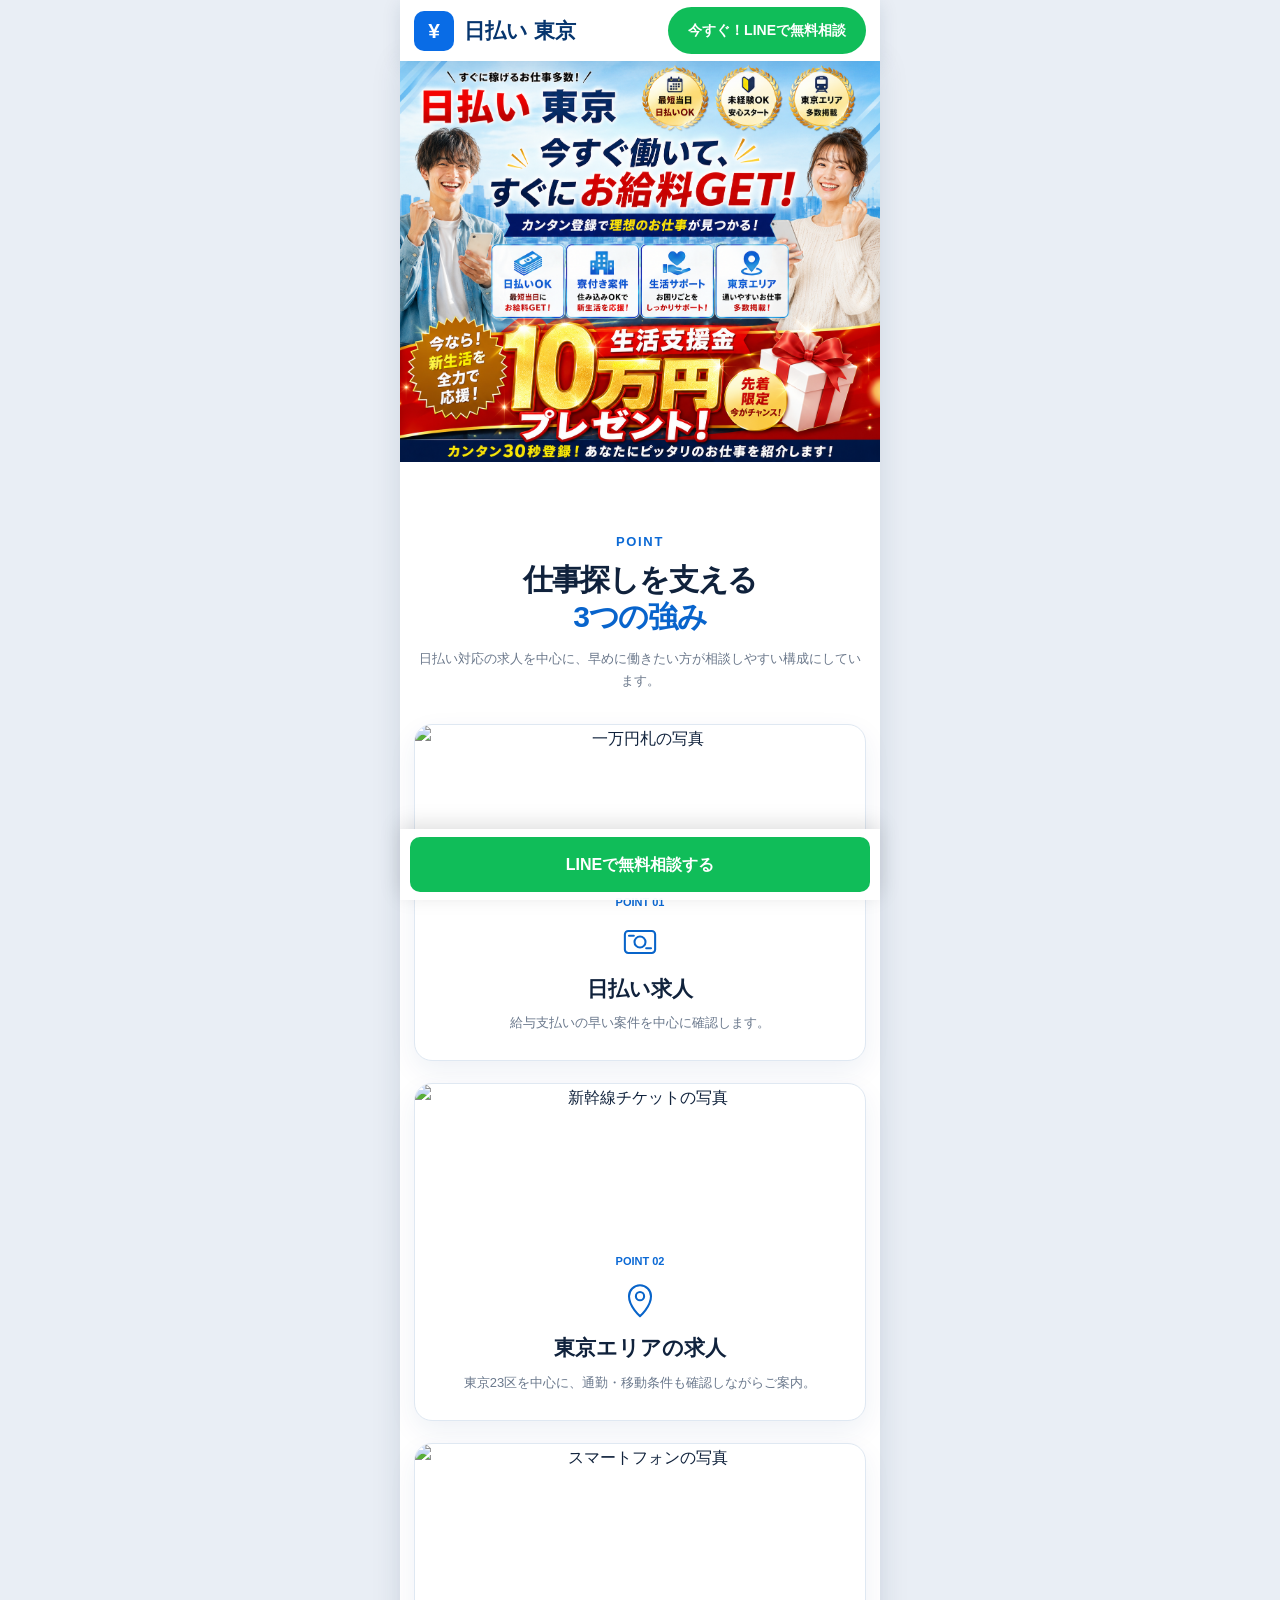
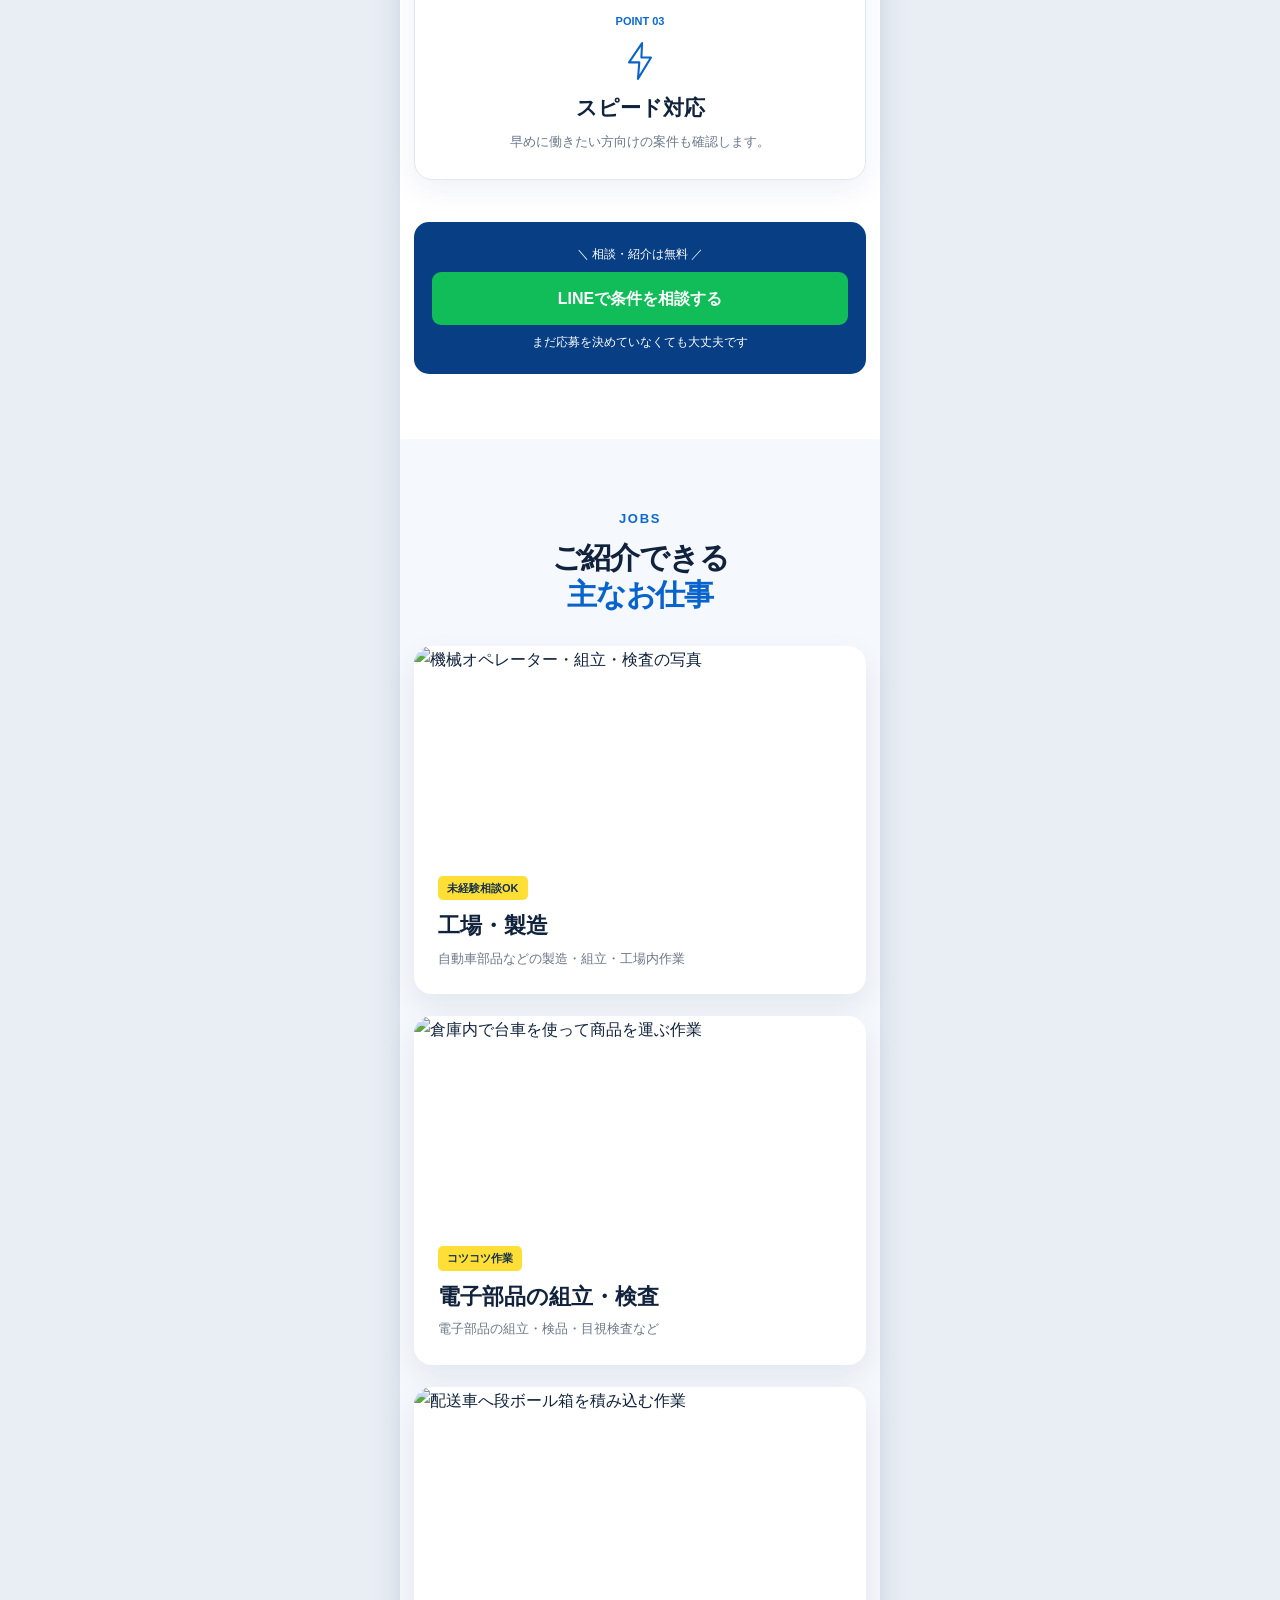
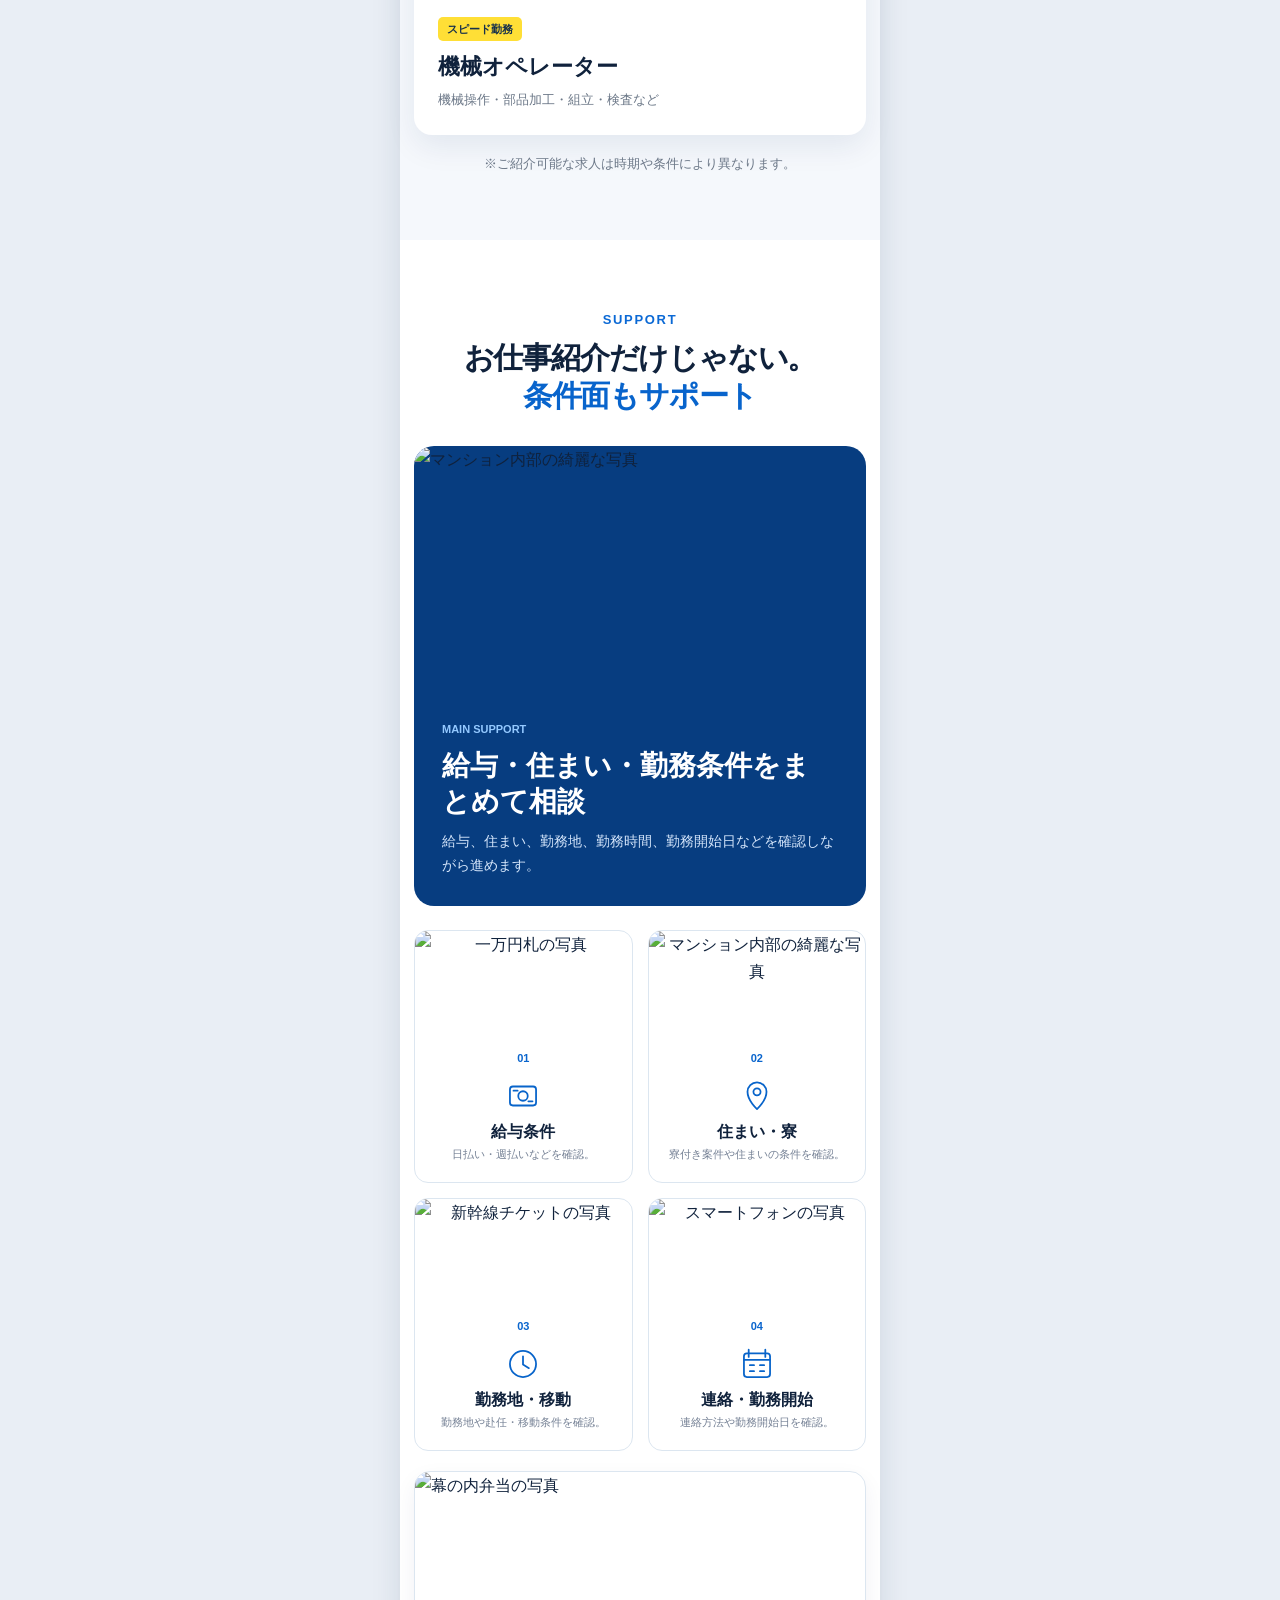
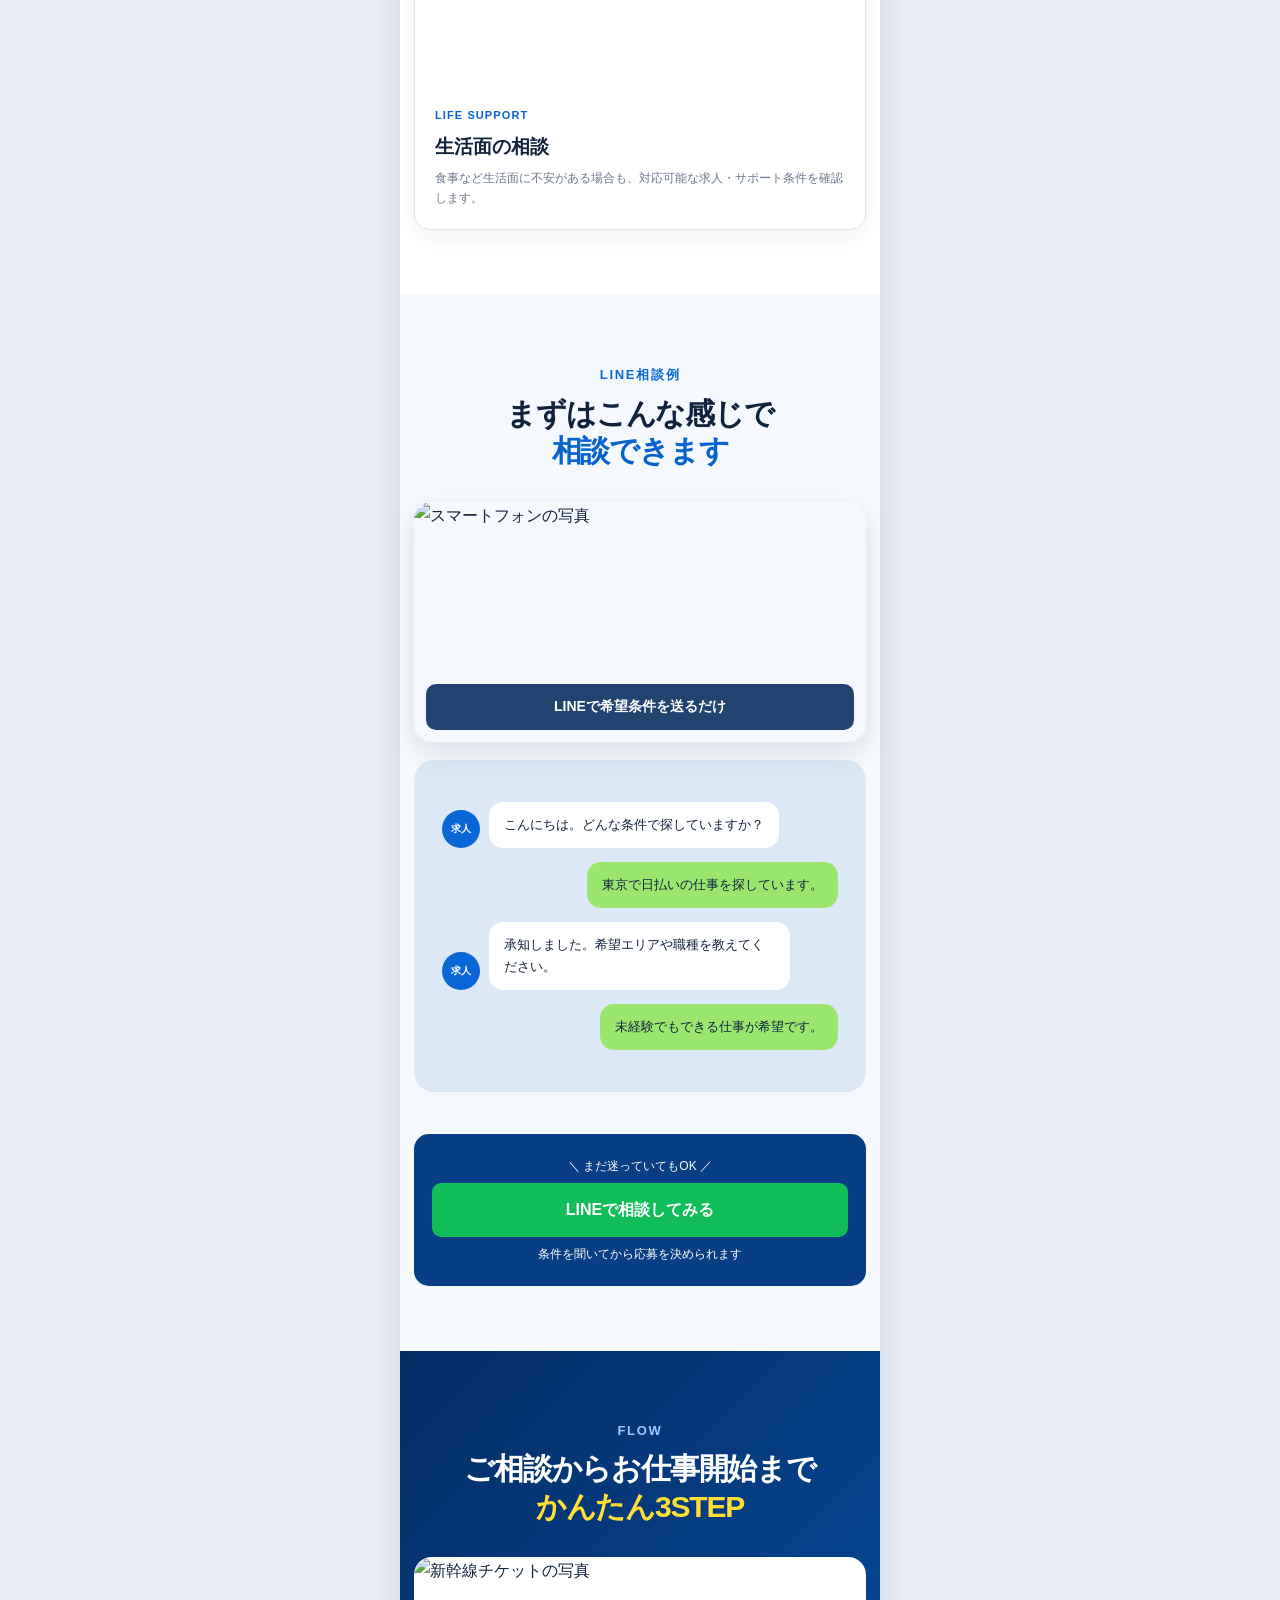
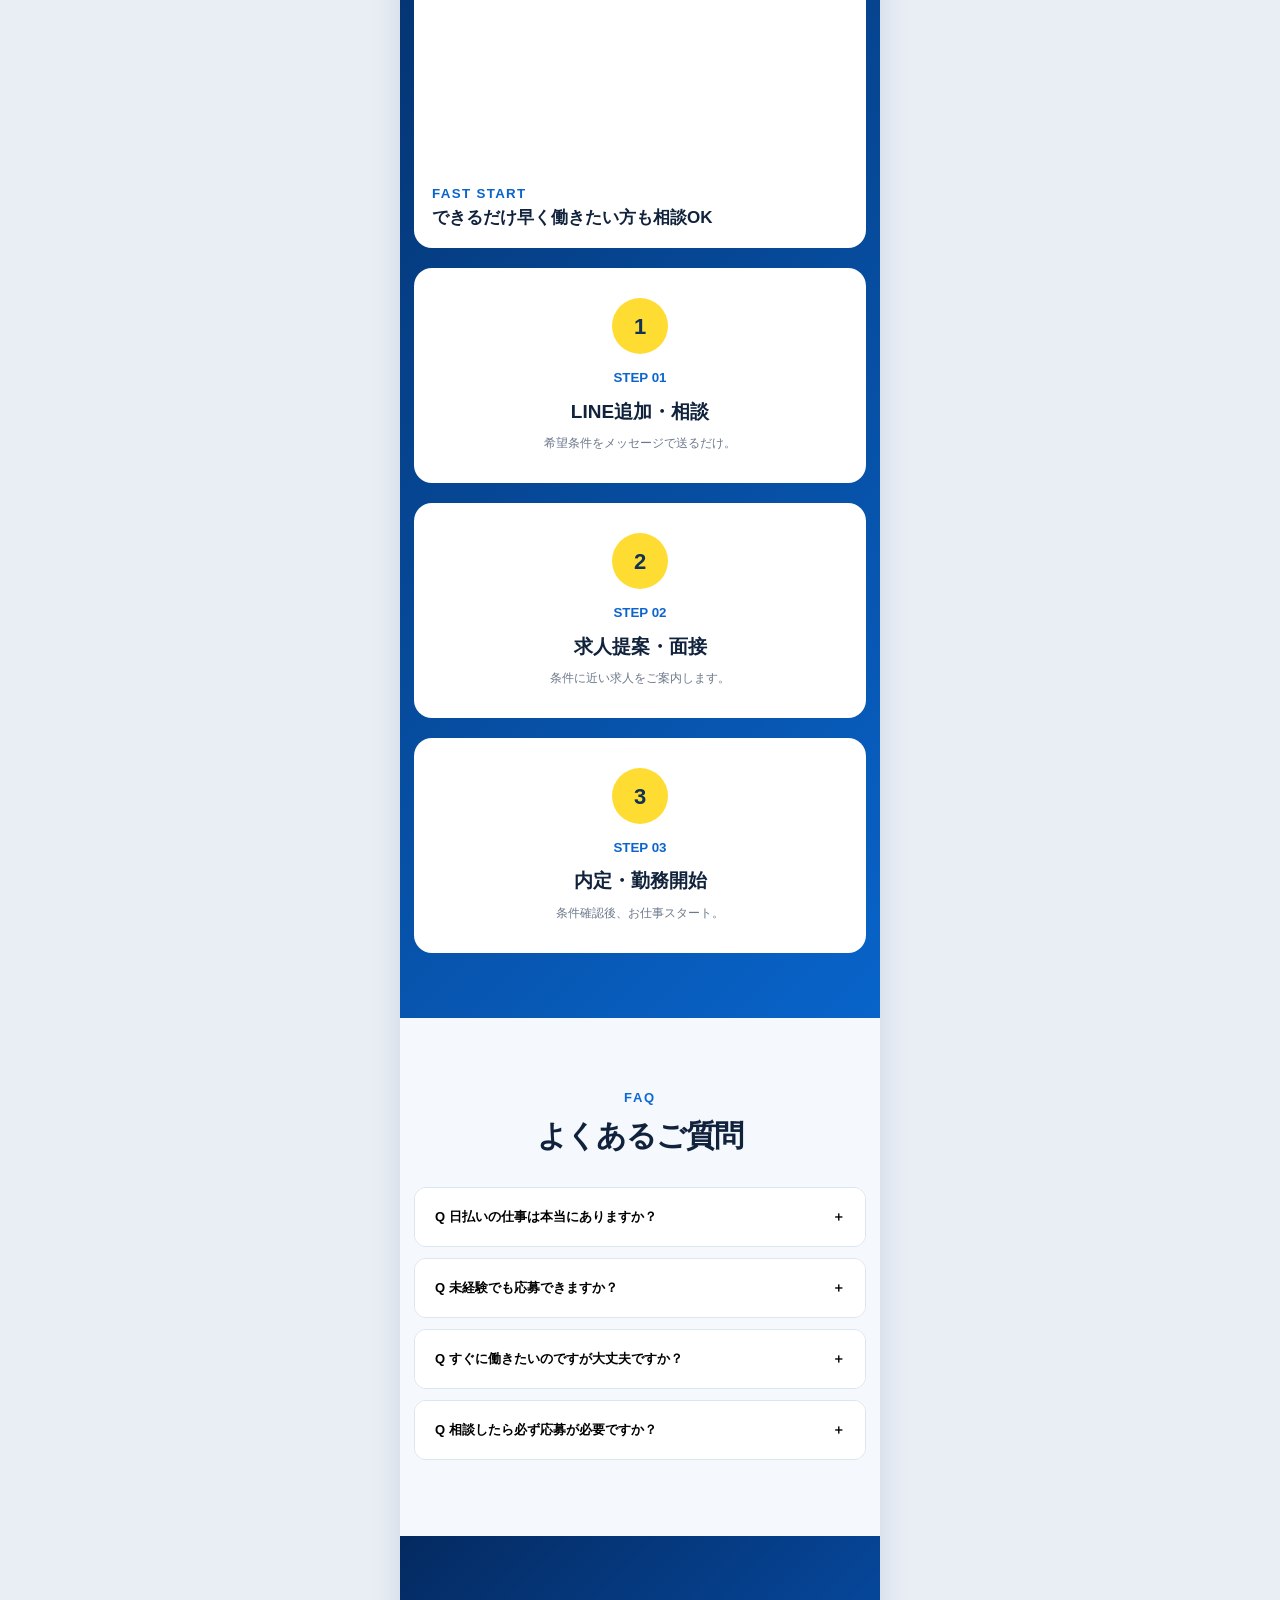
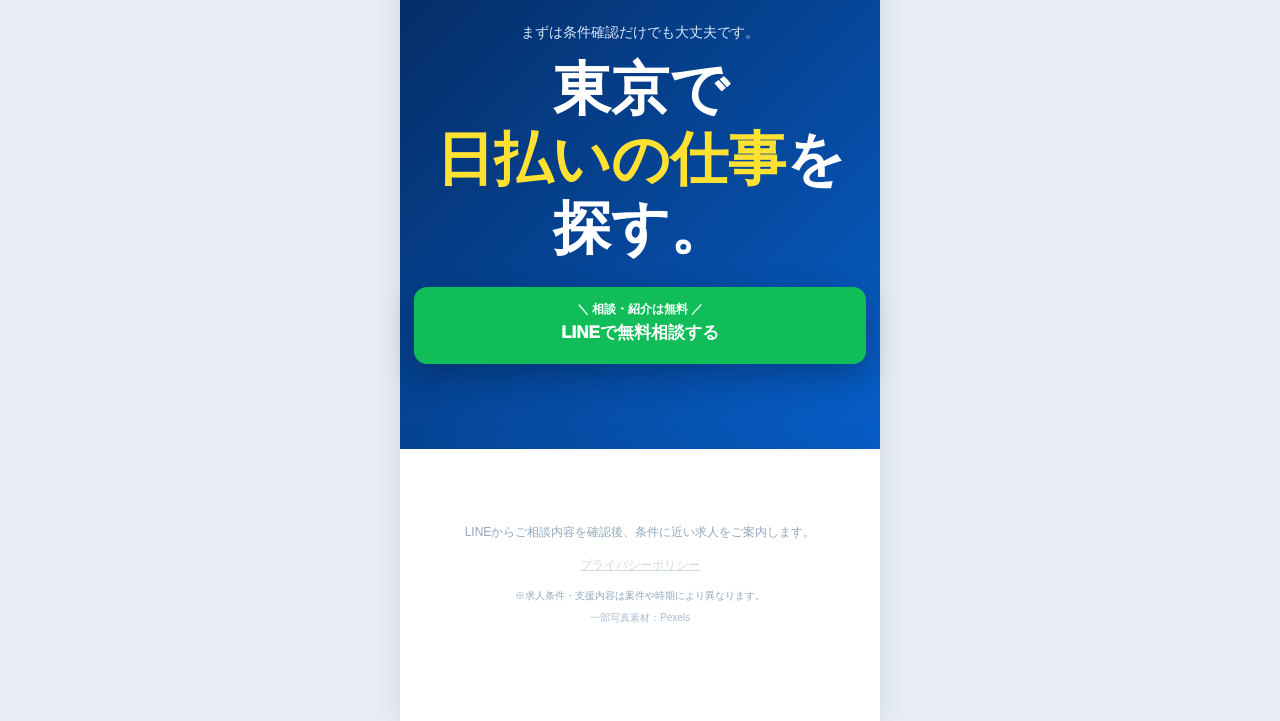
==== commit a5abbb72: "Add files via upload" ====
--- a/index.html
+++ b/index.html
@@ -35,21 +35,21 @@
 
       <div class="point-grid">
         <article class="point-card reveal">
-          <img class="point-photo" src="https://images.pexels.com/photos/5025503/pexels-photo-5025503.jpeg?auto=compress&cs=tinysrgb&w=1000" alt="梱包・出荷用の段ボール箱">
+          <img class="point-photo" src="https://yoshiki0304.github.io/job-2/assets/benefit-01-money.png" alt="一万円札の写真">
           <b>POINT 01</b>
           <div class="point-icon"><span class="svg-icon" aria-hidden="true"><svg viewBox="0 0 64 64"><rect x="10" y="16" width="44" height="32" rx="5"/><circle cx="32" cy="32" r="8"/><path d="M16 23h7M41 41h7"/></svg></span></div>
           <h3>日払い求人</h3>
           <p>給与支払いの早い案件を中心に確認します。</p>
         </article>
         <article class="point-card reveal">
-          <img class="point-photo" src="https://images.pexels.com/photos/12585837/pexels-photo-12585837.jpeg?auto=compress&cs=tinysrgb&w=1000" alt="物流倉庫の外観と荷物">
+          <img class="point-photo" src="https://yoshiki0304.github.io/job-2/assets/benefit-04-ticket.png" alt="新幹線チケットの写真">
           <b>POINT 02</b>
           <div class="point-icon"><span class="svg-icon" aria-hidden="true"><svg viewBox="0 0 64 64"><path d="M32 54s16-14 16-29a16 16 0 1 0-32 0c0 15 16 29 16 29z"/><circle cx="32" cy="25" r="6"/></svg></span></div>
-          <h3>東京エリア</h3>
-          <p>23区を中心に通いやすい勤務地をご案内。</p>
+          <h3>東京エリアの求人</h3>
+          <p>東京23区を中心に、通勤・移動条件も確認しながらご案内。</p>
         </article>
         <article class="point-card reveal">
-          <img class="point-photo" src="https://images.pexels.com/photos/34221998/pexels-photo-34221998/free-photo-of-industrial-warehouse-with-stacked-cardboard-boxes.jpeg?auto=compress&cs=tinysrgb&w=1000" alt="多数の荷物が並ぶ物流倉庫">
+          <img class="point-photo" src="https://yoshiki0304.github.io/job-2/assets/benefit-05-phone.png" alt="スマートフォンの写真">
           <b>POINT 03</b>
           <div class="point-icon"><span class="svg-icon" aria-hidden="true"><svg viewBox="0 0 64 64"><path d="M35 6 16 34h15l-2 24 19-31H34z"/></svg></span></div>
           <h3>スピード対応</h3>
@@ -74,11 +74,10 @@
 
       <div class="job-grid">
         <article class="job-card reveal">
-          <img class="job-photo" src="https://images.pexels.com/photos/12585837/pexels-photo-12585837.jpeg?auto=compress&cs=tinysrgb&w=1000" alt="配送・搬入をイメージした物流倉庫と荷物">
+          <img class="job-photo" src="https://yoshiki0304.github.io/job-2/assets/job-03-machine.png" alt="機械オペレーター・組立・検査の写真">
           <div class="job-body">
             <span>未経験相談OK</span>
-            <h3>倉庫・軽作業</h3>
-            <p>仕分け・梱包・ピッキングなど</p>
+            <h3>工場・製造</h3><p>自動車部品などの製造・組立・工場内作業</p>
           </div>
         </article>
 
@@ -86,8 +85,7 @@
           <img class="job-photo" src="https://images.pexels.com/photos/7019310/pexels-photo-7019310.jpeg?auto=compress&cs=tinysrgb&w=1000" alt="倉庫内で台車を使って商品を運ぶ作業">
           <div class="job-body">
             <span>コツコツ作業</span>
-            <h3>ピッキング・商品管理</h3>
-            <p>棚からの商品集め・在庫整理・運搬など</p>
+            <h3>電子部品の組立・検査</h3><p>電子部品の組立・検品・目視検査など</p>
           </div>
         </article>
 
@@ -95,8 +93,7 @@
           <img class="job-photo" src="https://images.pexels.com/photos/6170153/pexels-photo-6170153.jpeg?auto=compress&cs=tinysrgb&w=1000" alt="配送車へ段ボール箱を積み込む作業">
           <div class="job-body">
             <span>スピード勤務</span>
-            <h3>配送・搬入補助</h3>
-            <p>荷物の積み込み・搬入・配送補助など</p>
+            <h3>機械オペレーター</h3><p>機械操作・部品加工・組立・検査など</p>
           </div>
         </article>
       </div>
@@ -113,19 +110,28 @@
       </div>
 
       <div class="support-main reveal">
-        <img class="support-photo" src="https://images.pexels.com/photos/34221998/pexels-photo-34221998/free-photo-of-industrial-warehouse-with-stacked-cardboard-boxes.jpeg?auto=compress&cs=tinysrgb&w=1000" alt="荷物が整然と並ぶ物流倉庫">
+        <img class="support-photo" src="https://yoshiki0304.github.io/job-2/assets/benefit-02-room.png" alt="マンション内部の綺麗な写真">
         <div class="support-copy">
           <span>MAIN SUPPORT</span>
-          <h3>日払い・勤務条件をまとめて相談</h3>
-          <p>給与、勤務地、勤務時間、勤務開始日などを確認しながら進めます。</p>
+          <h3>給与・住まい・勤務条件をまとめて相談</h3>
+          <p>給与、住まい、勤務地、勤務時間、勤務開始日などを確認しながら進めます。</p>
         </div>
       </div>
 
       <div class="support-grid">
-        <div class="support-item reveal"><img src="https://images.pexels.com/photos/5025503/pexels-photo-5025503.jpeg?auto=compress&cs=tinysrgb&w=1000" alt="梱包された荷物"><b>01</b><span class="svg-icon" aria-hidden="true"><svg viewBox="0 0 64 64"><rect x="10" y="16" width="44" height="32" rx="5"/><circle cx="32" cy="32" r="8"/><path d="M16 23h7M41 41h7"/></svg></span><h3>給与条件</h3><p>日払い・週払いなどを確認。</p></div>
-        <div class="support-item reveal"><img src="https://images.pexels.com/photos/12585837/pexels-photo-12585837.jpeg?auto=compress&cs=tinysrgb&w=1000" alt="物流倉庫の外観"><b>02</b><span class="svg-icon" aria-hidden="true"><svg viewBox="0 0 64 64"><path d="M32 54s16-14 16-29a16 16 0 1 0-32 0c0 15 16 29 16 29z"/><circle cx="32" cy="25" r="6"/></svg></span><h3>勤務地</h3><p>東京23区を中心に相談。</p></div>
-        <div class="support-item reveal"><img src="https://images.pexels.com/photos/10834810/pexels-photo-10834810.jpeg?auto=compress&cs=tinysrgb&w=1000" alt="倉庫内の棚と荷物"><b>03</b><span class="svg-icon" aria-hidden="true"><svg viewBox="0 0 64 64"><circle cx="32" cy="32" r="22"/><path d="M32 19v14l10 6"/></svg></span><h3>勤務時間</h3><p>日勤・夜勤などを確認。</p></div>
-        <div class="support-item reveal"><img src="https://images.pexels.com/photos/34221998/pexels-photo-34221998/free-photo-of-industrial-warehouse-with-stacked-cardboard-boxes.jpeg?auto=compress&cs=tinysrgb&w=1000" alt="出荷前の荷物が並ぶ倉庫"><b>04</b><span class="svg-icon" aria-hidden="true"><svg viewBox="0 0 64 64"><rect x="10" y="14" width="44" height="40" rx="5"/><path d="M18 8v12M46 8v12M10 25h44M20 34h7M37 34h7M20 44h7M37 44h7"/></svg></span><h3>勤務開始</h3><p>早めの勤務希望も相談可能。</p></div>
+        <div class="support-item reveal"><img src="https://yoshiki0304.github.io/job-2/assets/benefit-01-money.png" alt="一万円札の写真"><b>01</b><span class="svg-icon" aria-hidden="true"><svg viewBox="0 0 64 64"><rect x="10" y="16" width="44" height="32" rx="5"/><circle cx="32" cy="32" r="8"/><path d="M16 23h7M41 41h7"/></svg></span><h3>給与条件</h3><p>日払い・週払いなどを確認。</p></div>
+        <div class="support-item reveal"><img src="https://yoshiki0304.github.io/job-2/assets/benefit-02-room.png" alt="マンション内部の綺麗な写真"><b>02</b><span class="svg-icon" aria-hidden="true"><svg viewBox="0 0 64 64"><path d="M32 54s16-14 16-29a16 16 0 1 0-32 0c0 15 16 29 16 29z"/><circle cx="32" cy="25" r="6"/></svg></span><h3>住まい・寮</h3><p>寮付き案件や住まいの条件を確認。</p></div>
+        <div class="support-item reveal"><img src="https://yoshiki0304.github.io/job-2/assets/benefit-04-ticket.png" alt="新幹線チケットの写真"><b>03</b><span class="svg-icon" aria-hidden="true"><svg viewBox="0 0 64 64"><circle cx="32" cy="32" r="22"/><path d="M32 19v14l10 6"/></svg></span><h3>勤務地・移動</h3><p>勤務地や赴任・移動条件を確認。</p></div>
+        <div class="support-item reveal"><img src="https://yoshiki0304.github.io/job-2/assets/benefit-05-phone.png" alt="スマートフォンの写真"><b>04</b><span class="svg-icon" aria-hidden="true"><svg viewBox="0 0 64 64"><rect x="10" y="14" width="44" height="40" rx="5"/><path d="M18 8v12M46 8v12M10 25h44M20 34h7M37 34h7M20 44h7M37 44h7"/></svg></span><h3>連絡・勤務開始</h3><p>連絡方法や勤務開始日を確認。</p></div>
+      </div>
+
+      <div class="support-extra reveal">
+        <img src="https://yoshiki0304.github.io/job-2/assets/benefit-03-bento.png" alt="幕の内弁当の写真">
+        <div>
+          <small>LIFE SUPPORT</small>
+          <h3>生活面の相談</h3>
+          <p>食事など生活面に不安がある場合も、対応可能な求人・サポート条件を確認します。</p>
+        </div>
       </div>
     </div>
   </section>
@@ -138,7 +144,7 @@
       </div>
 
       <div class="content-photo reveal">
-        <img src="https://images.pexels.com/photos/5025503/pexels-photo-5025503.jpeg?auto=compress&cs=tinysrgb&w=1000" alt="LINE相談後の仕事紹介をイメージした梱包済みの荷物">
+        <img src="https://yoshiki0304.github.io/job-2/assets/benefit-05-phone.png" alt="スマートフォンの写真">
         <div class="content-photo-label">LINEで希望条件を送るだけ</div>
       </div>
 
@@ -165,7 +171,7 @@
       </div>
 
       <div class="flow-visual reveal">
-        <img src="https://images.pexels.com/photos/12585837/pexels-photo-12585837.jpeg?auto=compress&cs=tinysrgb&w=1000" alt="勤務開始をイメージした物流倉庫">
+        <img src="https://yoshiki0304.github.io/job-2/assets/benefit-04-ticket.png" alt="新幹線チケットの写真">
         <div>
           <small>FAST START</small>
           <strong>できるだけ早く働きたい方も相談OK</strong>
--- a/style.css
+++ b/style.css
@@ -401,3 +401,37 @@
   margin-left:auto!important;
   margin-right:auto!important;
 }
+
+
+/* v8: job-2で実際に使用している写真素材へ統一 */
+.support-extra{
+  margin-top:20px;
+  overflow:hidden;
+  border:1px solid #dce6f0;
+  border-radius:16px;
+  background:#fff;
+  box-shadow:0 8px 22px rgba(0,35,86,.06);
+}
+.support-extra img{
+  display:block;
+  width:100%;
+  height:210px;
+  object-fit:cover;
+}
+.support-extra div{
+  padding:18px 20px 21px;
+}
+.support-extra small{
+  color:#0864ca;
+  font-size:11px;
+  font-weight:900;
+  letter-spacing:.1em;
+}
+.support-extra h3{
+  margin:4px 0;
+  font-size:19px;
+}
+.support-extra p{
+  color:#6c788b;
+  font-size:12px;
+}
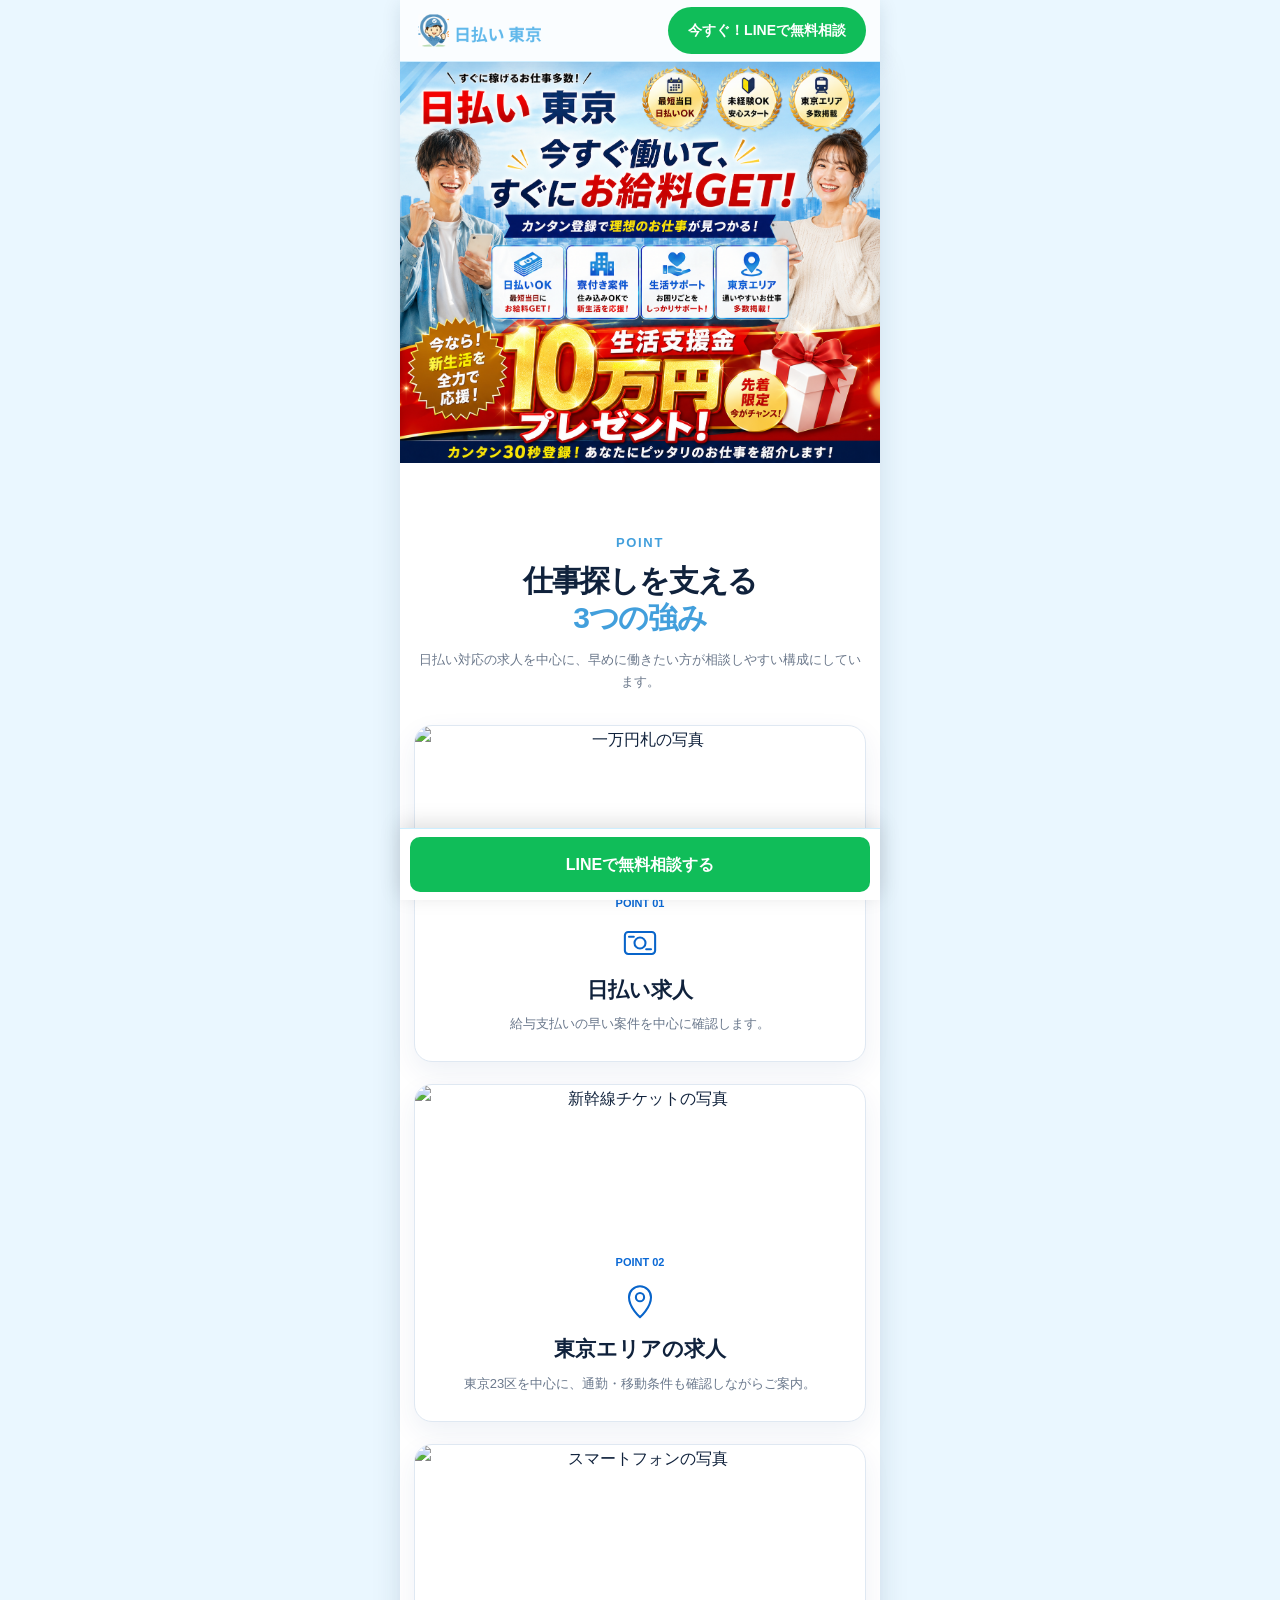
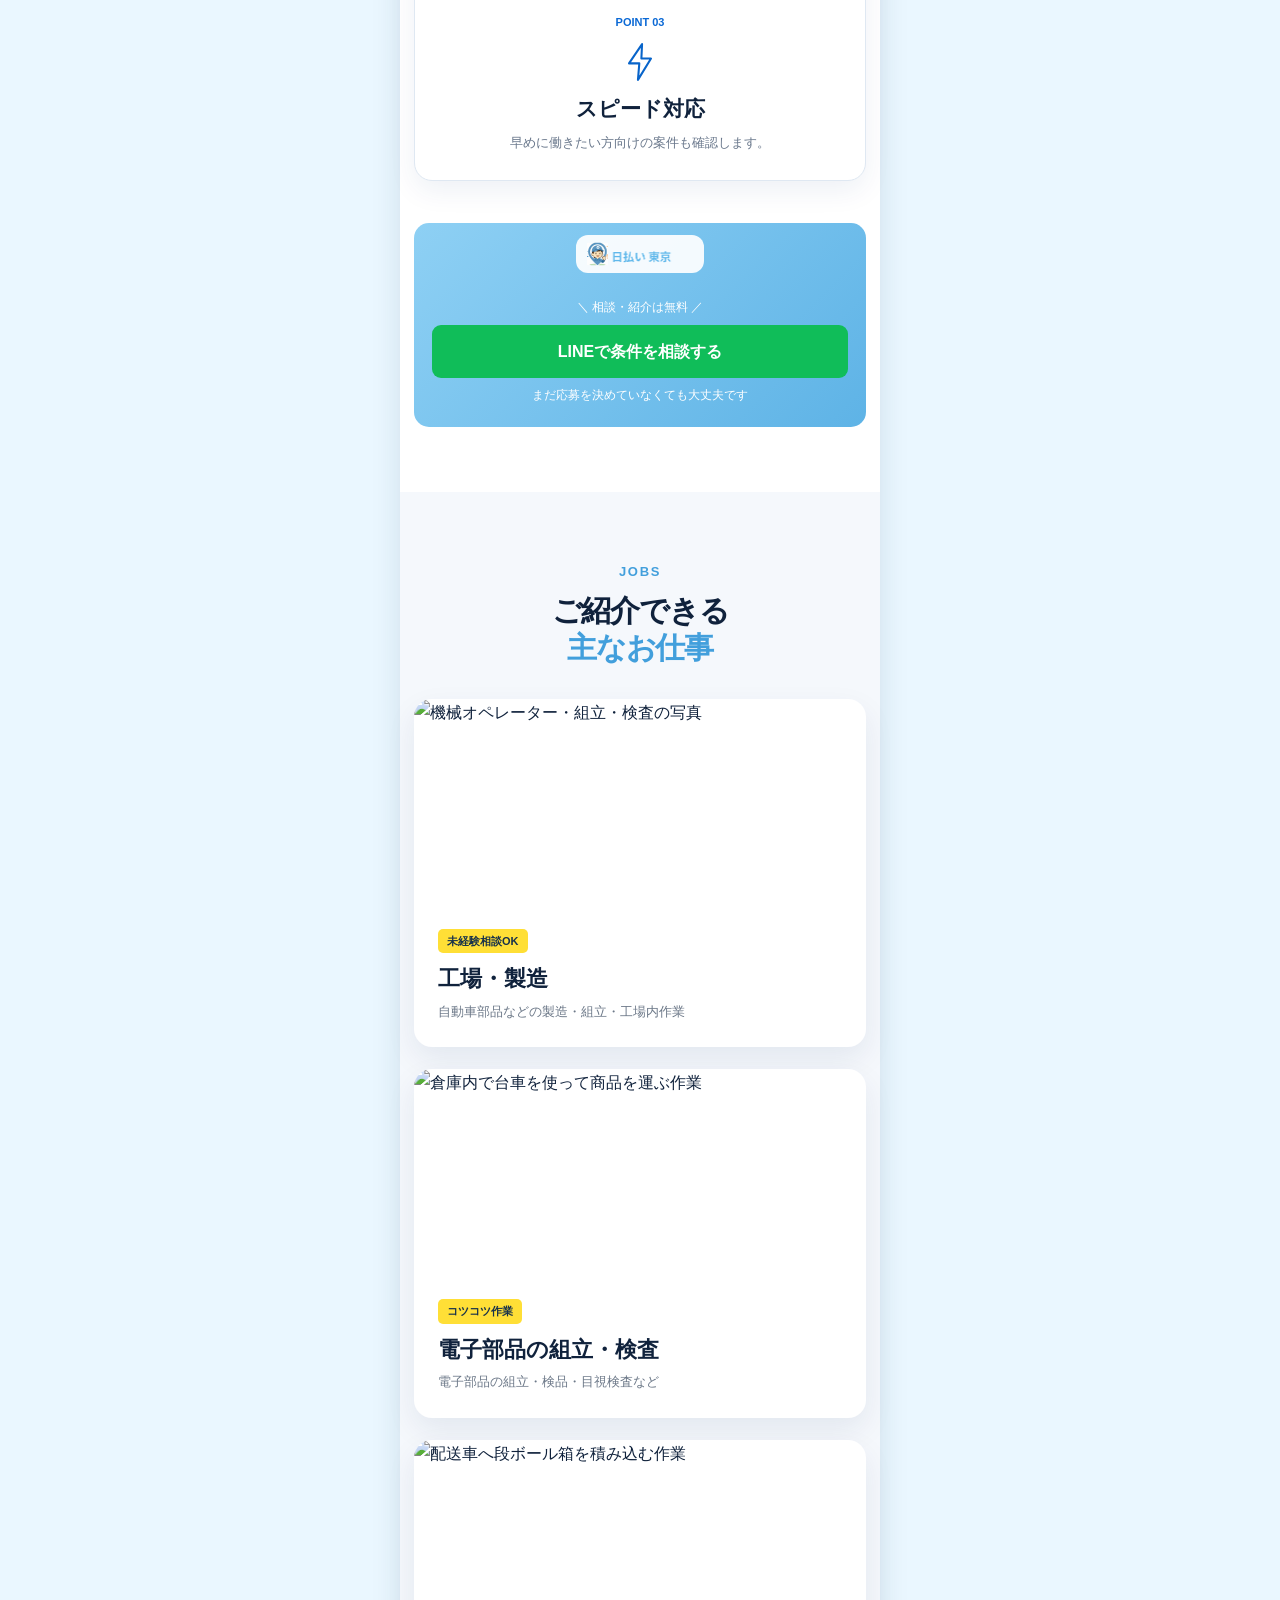
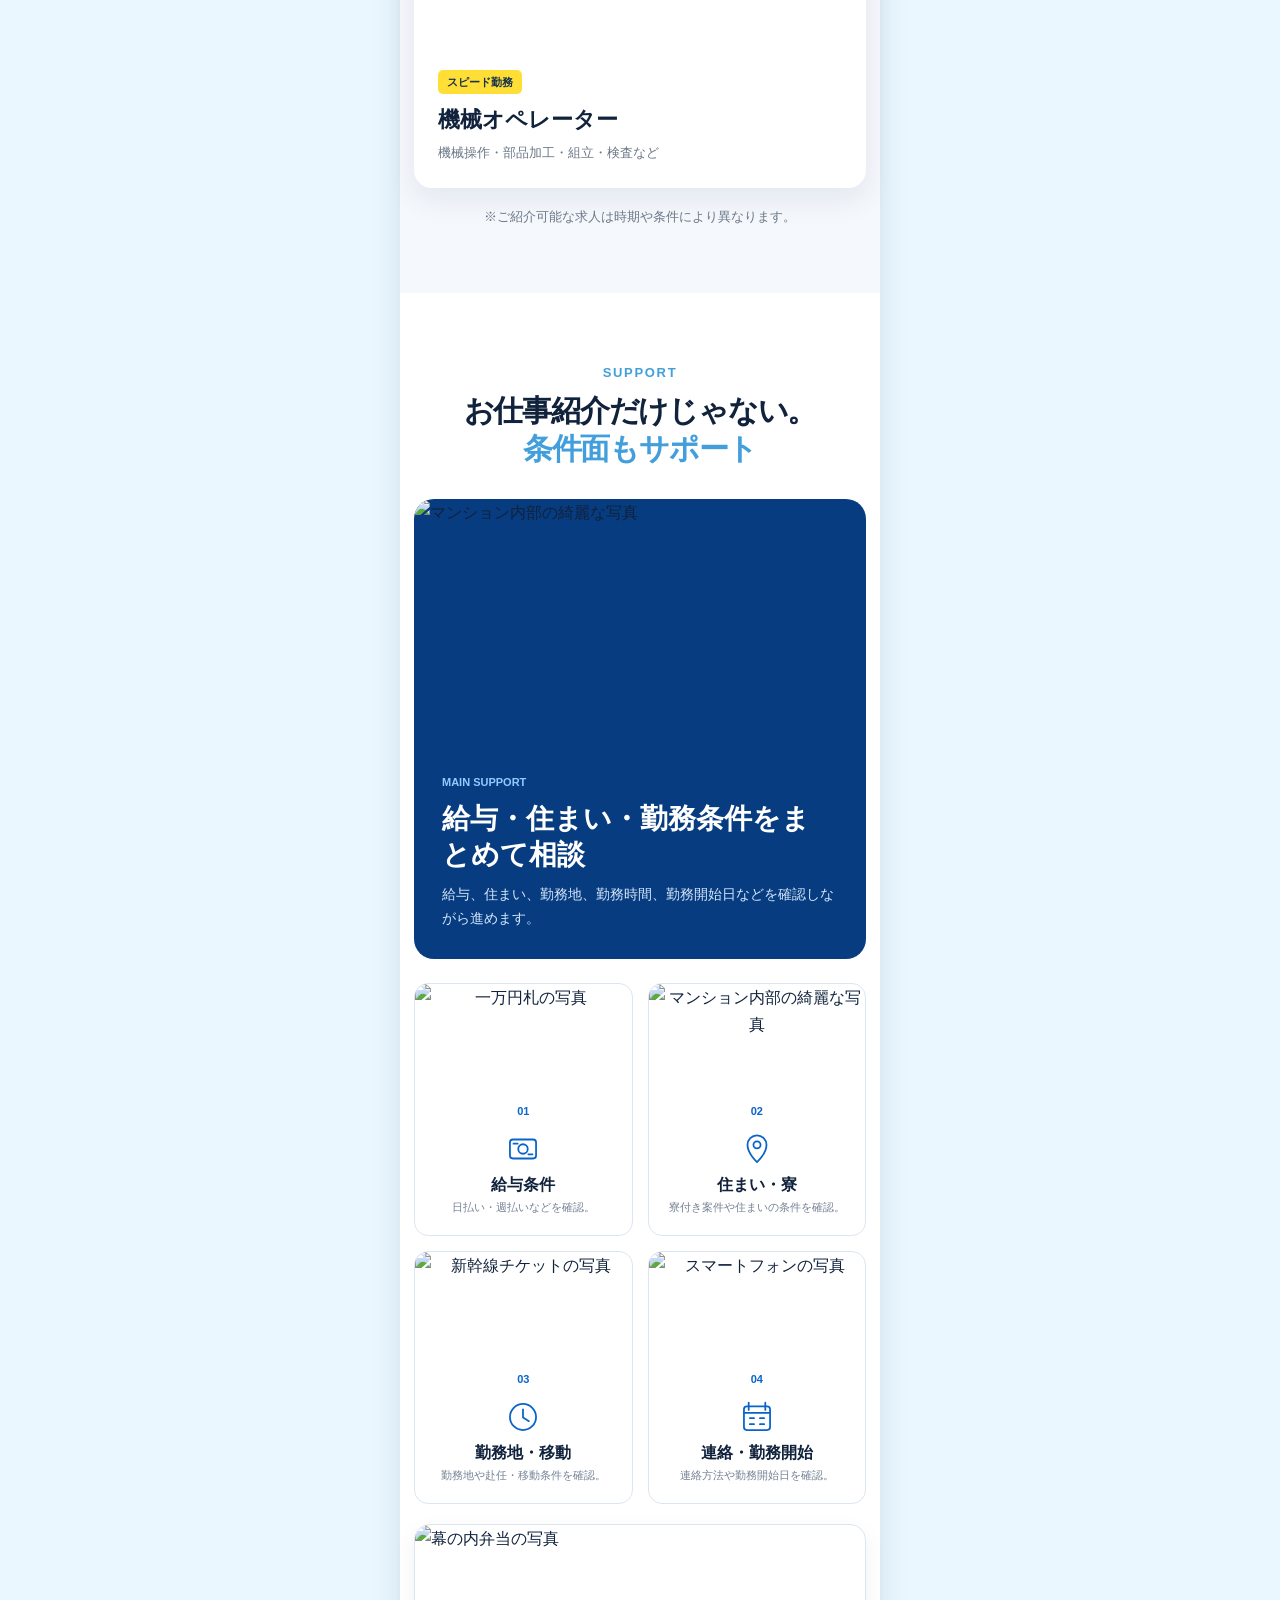
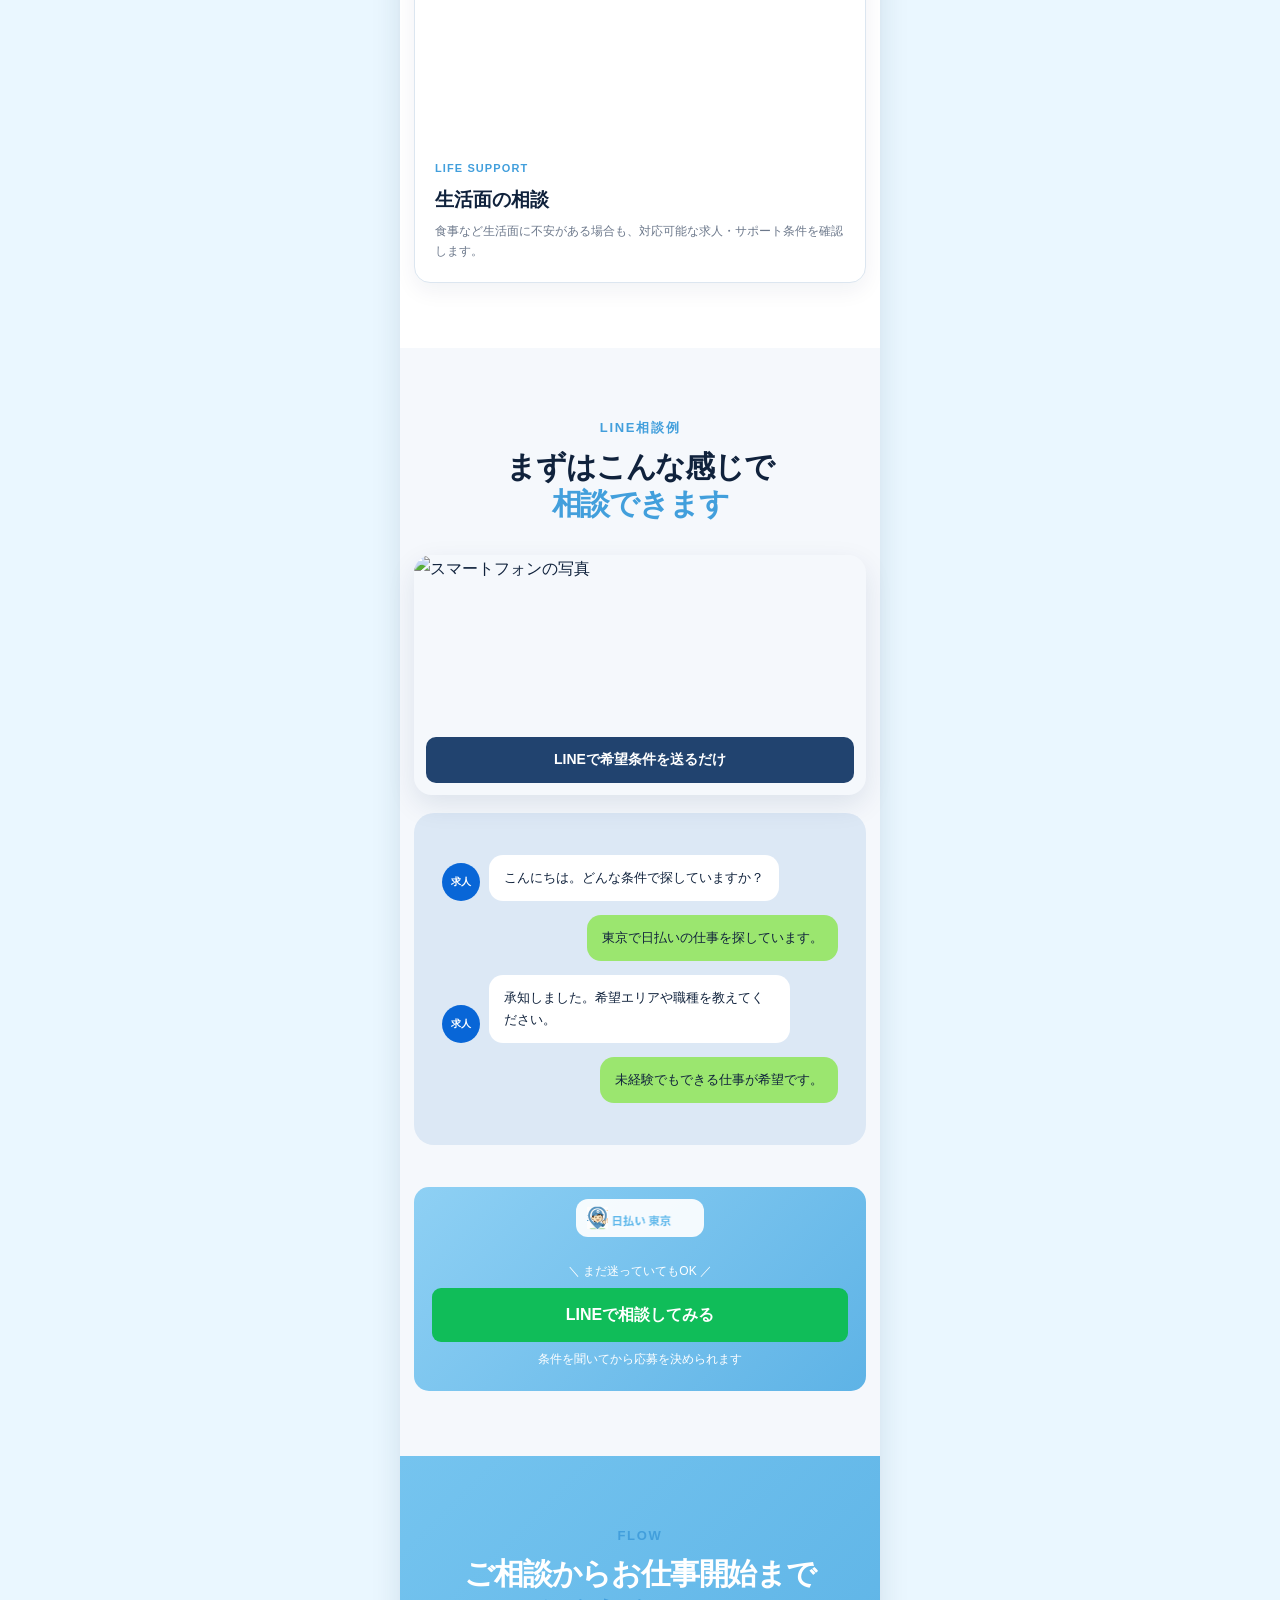
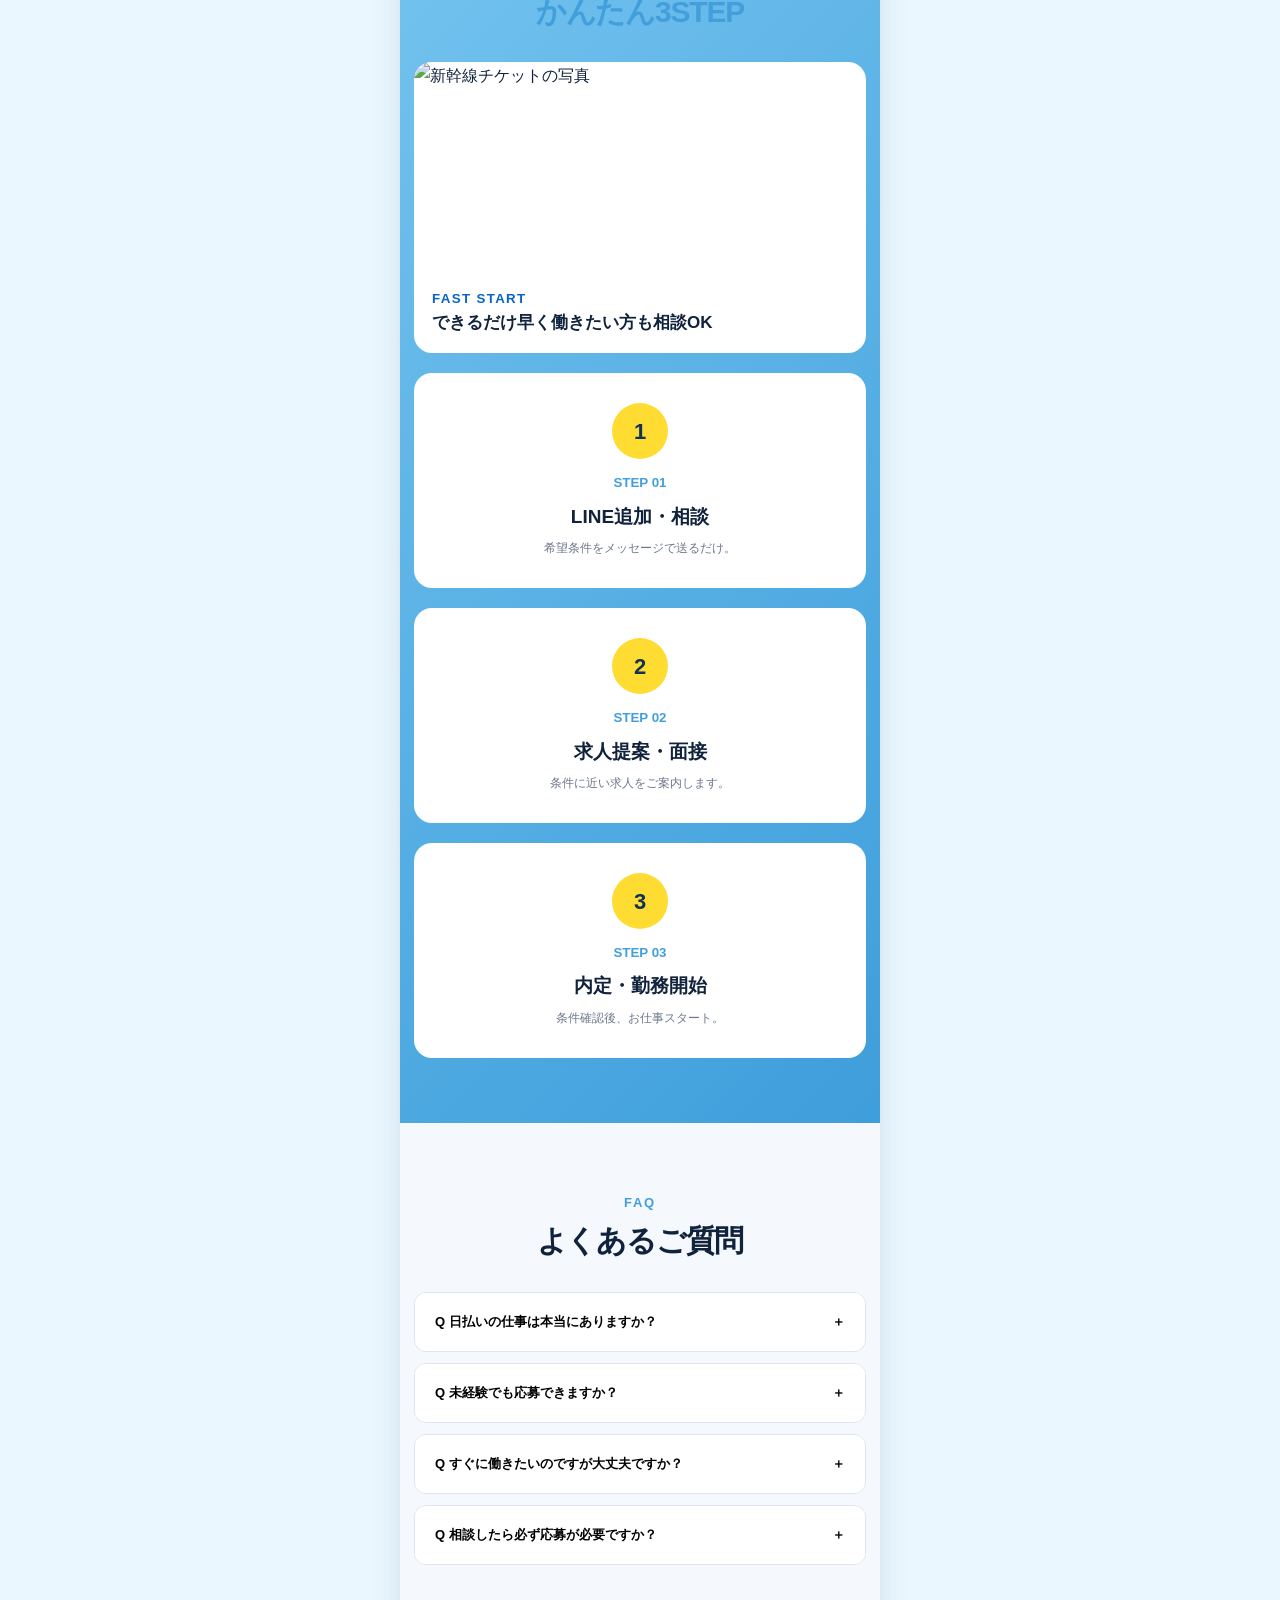
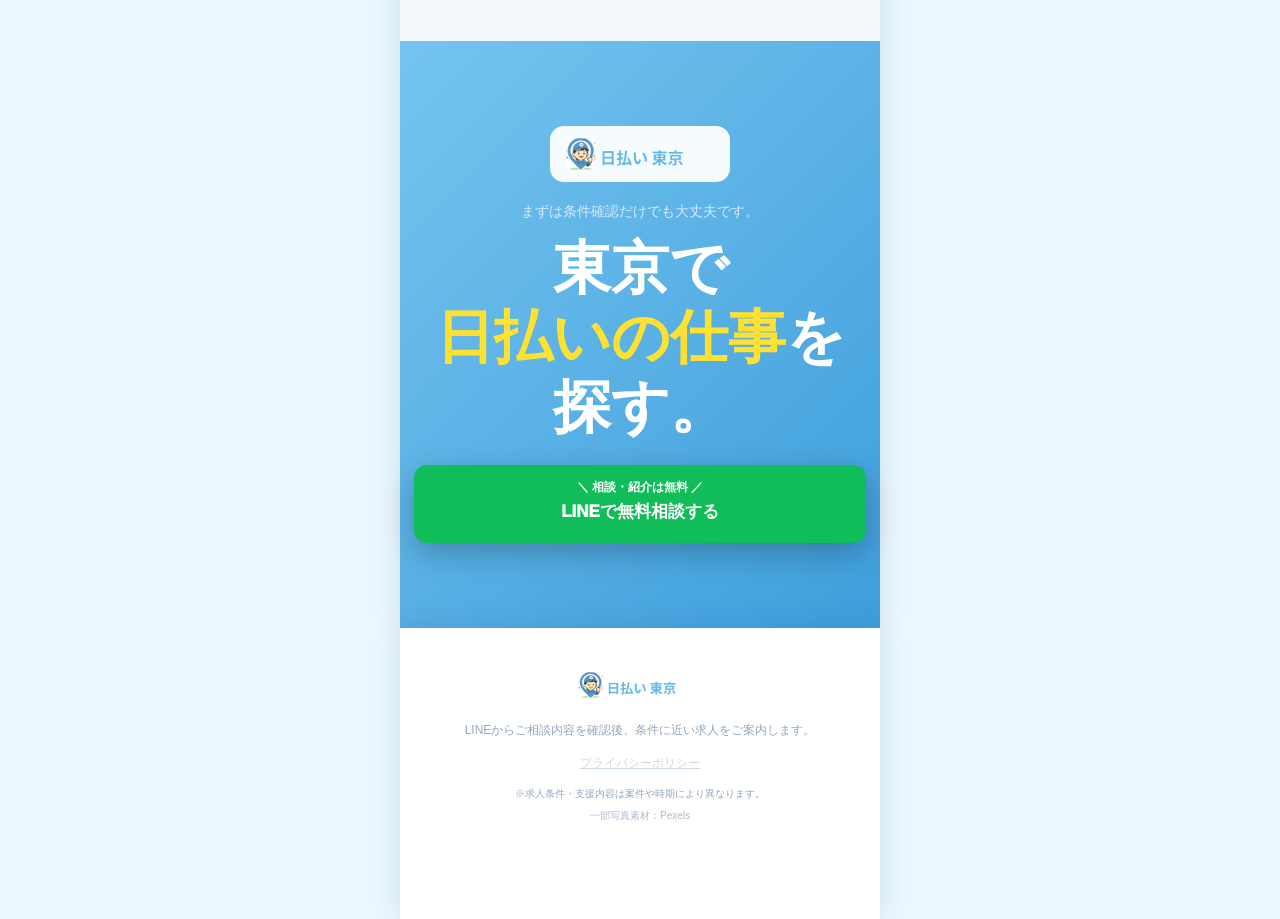
==== commit 54726c63: "Add files via upload" ====
--- a/index.html
+++ b/index.html
@@ -11,9 +11,8 @@
 
 <header class="topbar">
   <div class="container topbar-inner">
-    <a class="brand" href="#">
-      <span class="brand-mark">¥</span>
-      <span>日払い 東京</span>
+    <a class="brand brand-image" href="#">
+      <img src="assets/hibarai-tokyo-logo-lightblue.png" alt="日払い 東京">
     </a>
     <a class="top-line" href="https://lin.ee/XXXXXXXX" target="_blank" rel="noopener">今すぐ！LINEで無料相談</a>
   </div>
@@ -57,7 +56,8 @@
         </article>
       </div>
 
-      <div class="mid-cta reveal">
+      <div class="mid-cta reveal branded-cta">
+        <img class="cta-brand-logo" src="assets/hibarai-tokyo-logo-lightblue.png" alt="日払い 東京">
         <span>＼ 相談・紹介は無料 ／</span>
         <a href="https://lin.ee/XXXXXXXX" target="_blank" rel="noopener">LINEで条件を相談する</a>
         <small>まだ応募を決めていなくても大丈夫です</small>
@@ -155,7 +155,8 @@
         <div class="msg right"><p>未経験でもできる仕事が希望です。</p></div>
       </div>
 
-      <div class="mid-cta reveal">
+      <div class="mid-cta reveal branded-cta">
+        <img class="cta-brand-logo" src="assets/hibarai-tokyo-logo-lightblue.png" alt="日払い 東京">
         <span>＼ まだ迷っていてもOK ／</span>
         <a href="https://lin.ee/XXXXXXXX" target="_blank" rel="noopener">LINEで相談してみる</a>
         <small>条件を聞いてから応募を決められます</small>
@@ -216,6 +217,7 @@
 
   <section class="final-cta">
     <div class="container">
+      <img class="final-brand-logo" src="assets/hibarai-tokyo-logo-lightblue.png" alt="日払い 東京">
       <p>まずは条件確認だけでも大丈夫です。</p>
       <h2>東京で<br><span>日払いの仕事</span>を探す。</h2>
       <a href="https://lin.ee/XXXXXXXX" target="_blank" rel="noopener">
@@ -229,7 +231,7 @@
 
 <footer>
   <div class="container">
-    <strong>日払い 東京</strong>
+    <img class="footer-brand-logo" src="assets/hibarai-tokyo-logo-lightblue.png" alt="日払い 東京">
     <p>LINEからご相談内容を確認後、条件に近い求人をご案内します。</p>
     <a href="privacy.html">プライバシーポリシー</a>
     <small>※求人条件・支援内容は案件や時期により異なります。</small><small class="photo-credit">一部写真素材：Pexels</small>
--- a/style.css
+++ b/style.css
@@ -435,3 +435,108 @@
   color:#6c788b;
   font-size:12px;
 }
+
+
+/* =========================================================
+   Light-blue brand update
+========================================================= */
+:root{
+  --brand-light:#dff3ff;
+  --brand-blue:#63b9ec;
+  --brand-blue-strong:#429fdc;
+  --brand-blue-deep:#246f9e;
+}
+
+html,
+body{
+  background:#eaf7ff;
+}
+
+.topbar{
+  background:#fafdff;
+  border-bottom:1px solid #cfeeff;
+}
+
+.brand-image{
+  display:flex;
+  align-items:center;
+  width:164px;
+  height:52px;
+}
+.brand-image img{
+  display:block;
+  width:100%;
+  height:auto;
+  max-height:50px;
+  object-fit:contain;
+}
+
+.section-head>span,
+.section-head h2 strong,
+.support-extra small,
+.flow-card small{
+  color:var(--brand-blue-strong)!important;
+}
+
+.mid-cta{
+  background:linear-gradient(135deg,#8ed0f4,#5eb3e6)!important;
+}
+
+.branded-cta{
+  position:relative;
+  overflow:hidden;
+  padding-top:74px!important;
+}
+.cta-brand-logo{
+  position:absolute;
+  top:12px;
+  left:50%;
+  transform:translateX(-50%);
+  width:128px;
+  height:auto;
+  border-radius:12px;
+  background:rgba(255,255,255,.92);
+  padding:4px 8px;
+}
+
+.flow-section,
+.final-cta{
+  background:linear-gradient(135deg,#75c4ef,#3e9edb)!important;
+}
+
+.final-brand-logo{
+  display:block;
+  width:180px;
+  max-width:60%;
+  margin:0 auto 18px;
+  padding:7px 12px;
+  border-radius:14px;
+  background:rgba(255,255,255,.94);
+}
+
+.footer-brand-logo{
+  display:block;
+  width:150px;
+  max-width:55%;
+  height:auto;
+  margin:0 auto 12px;
+  padding:6px 10px;
+  border-radius:12px;
+  background:#fff;
+}
+
+.fixed-line{
+  border-top:1px solid #cceeff;
+}
+
+@media(max-width:480px){
+  .brand-image{
+    width:145px;
+  }
+  .brand-image img{
+    max-height:46px;
+  }
+  .cta-brand-logo{
+    width:118px;
+  }
+}
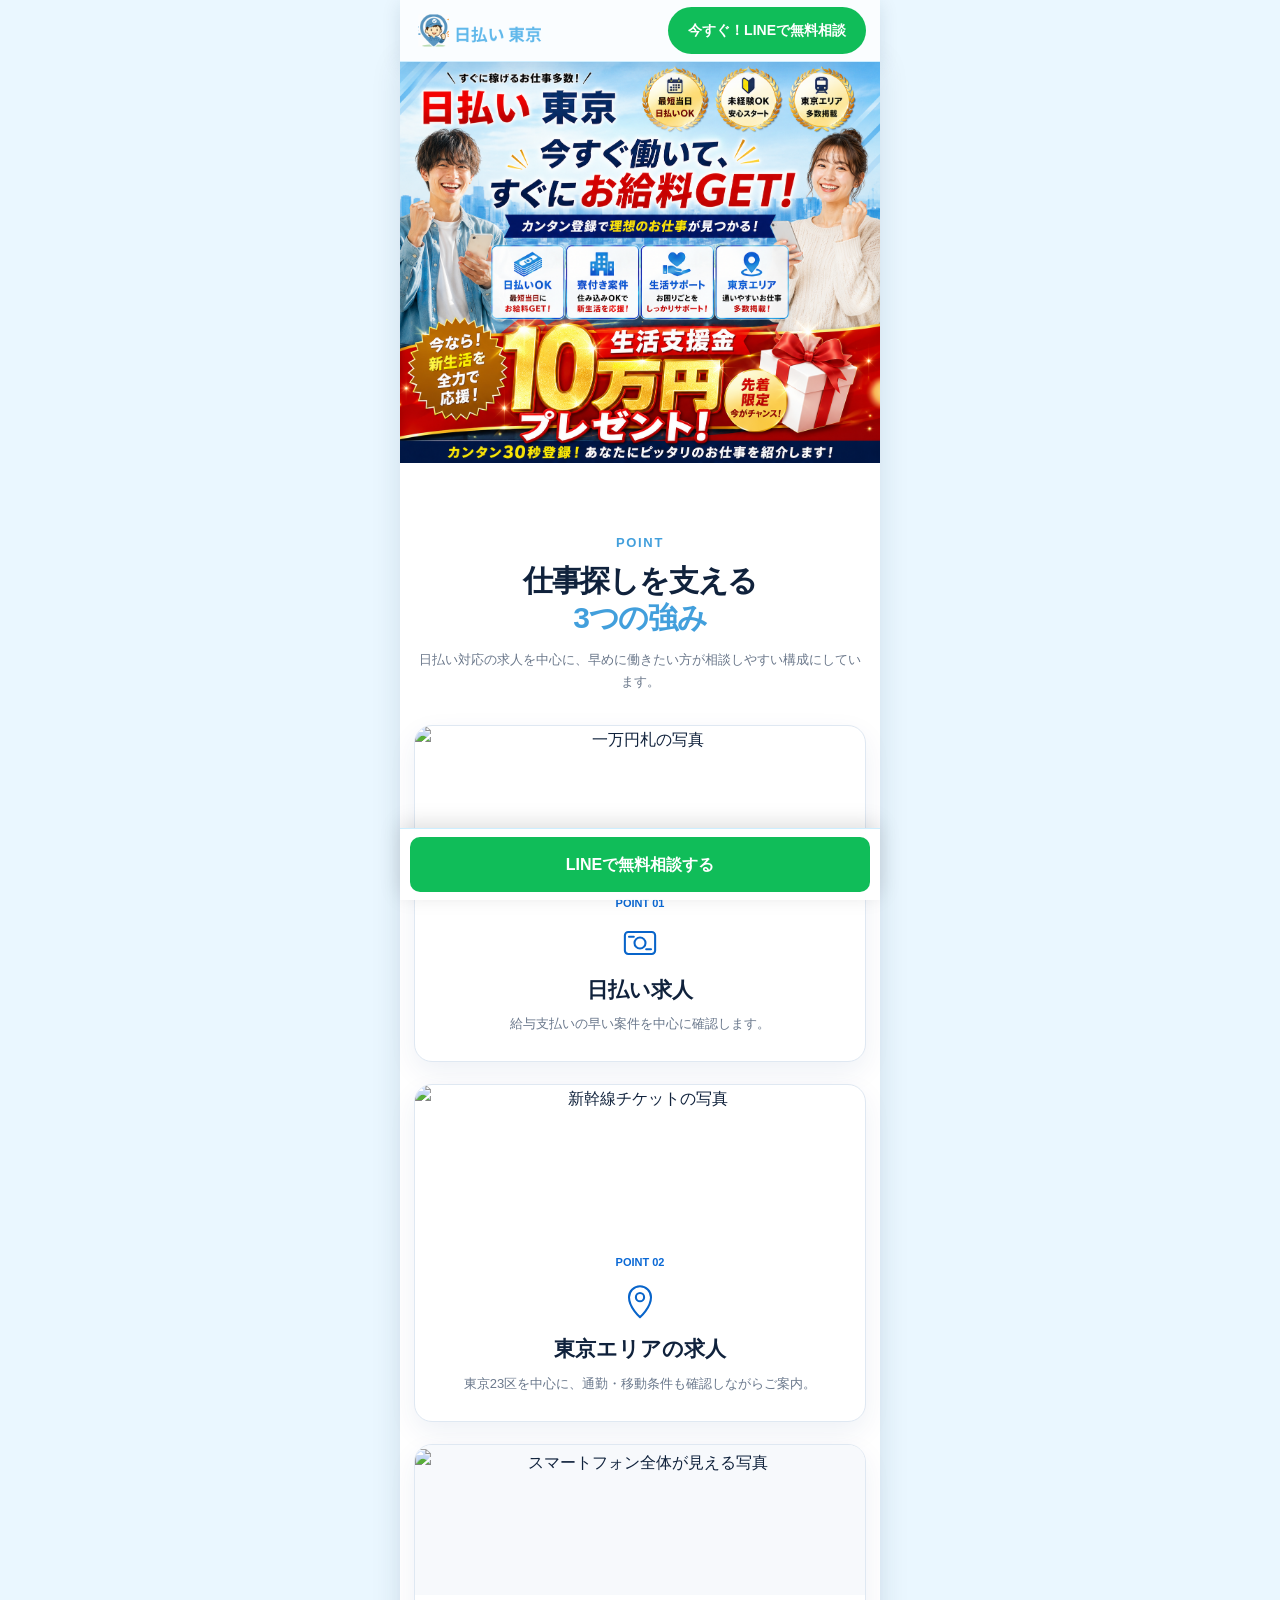
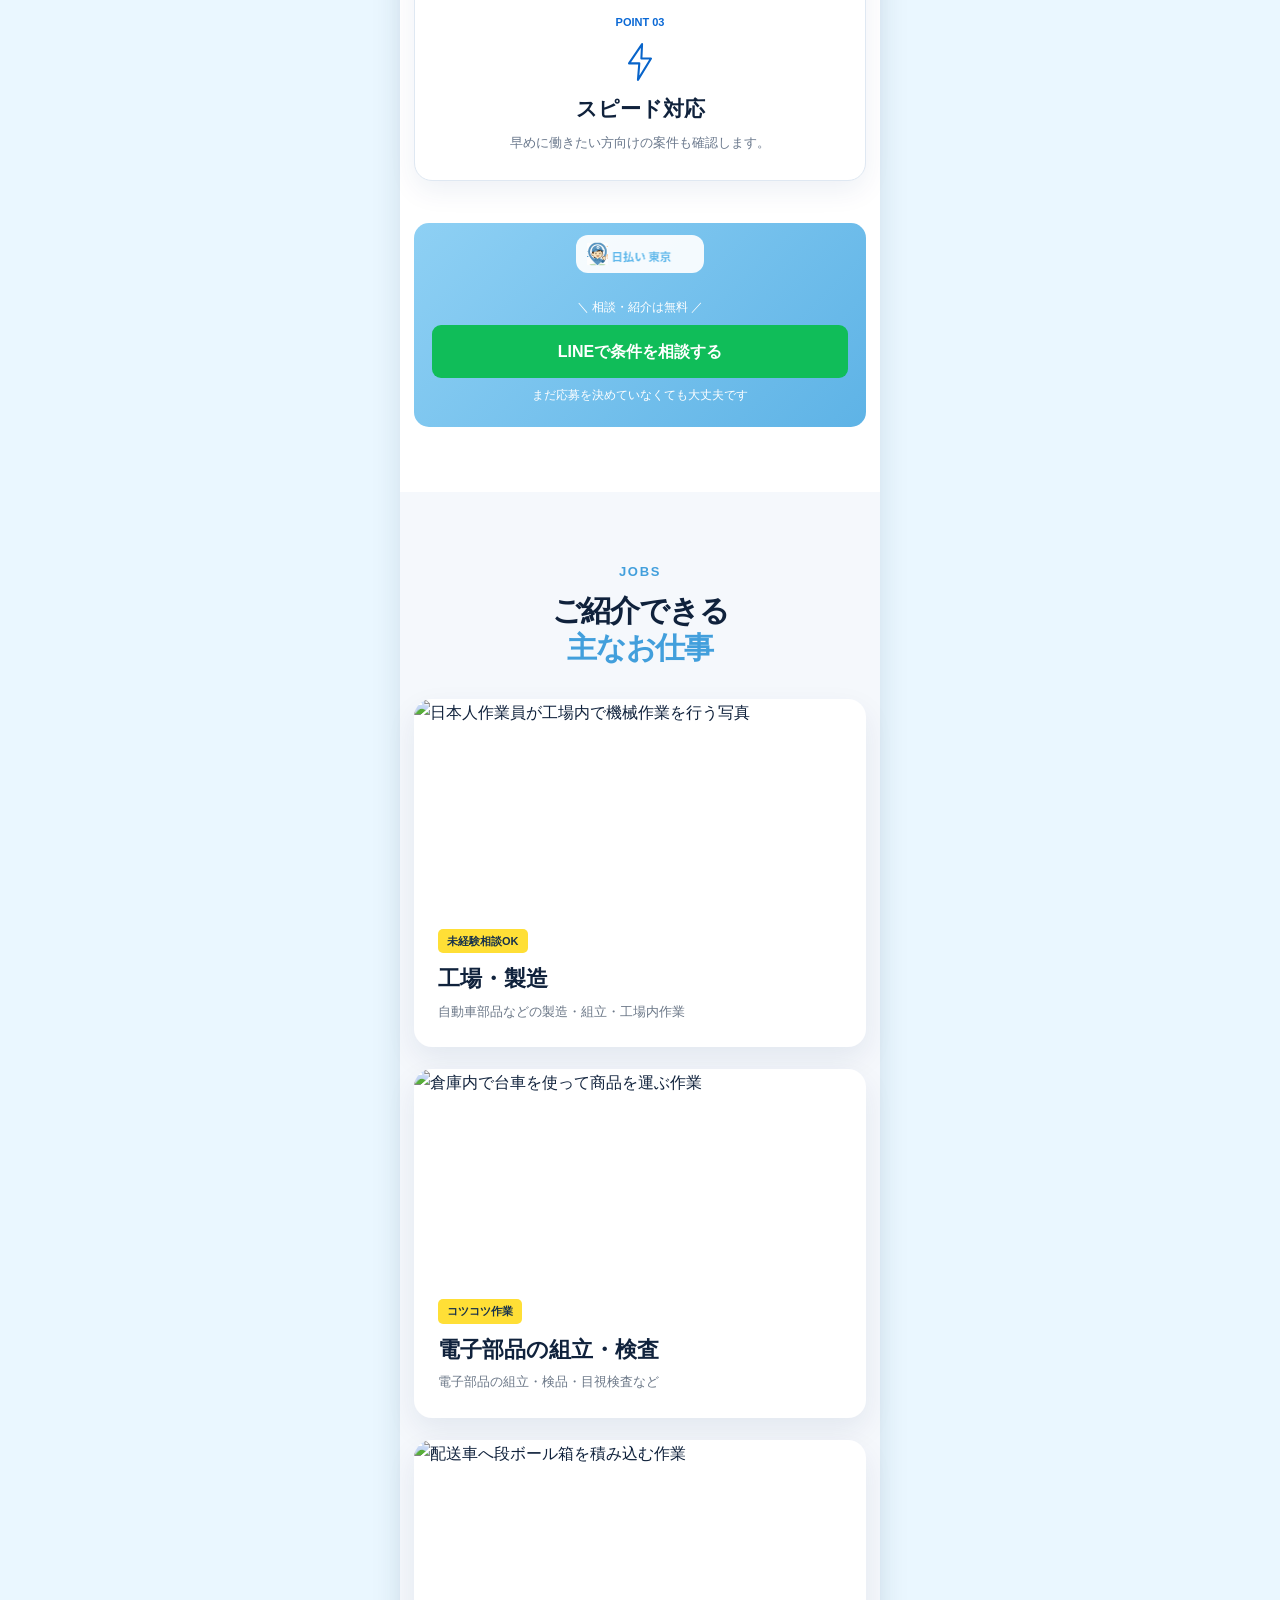
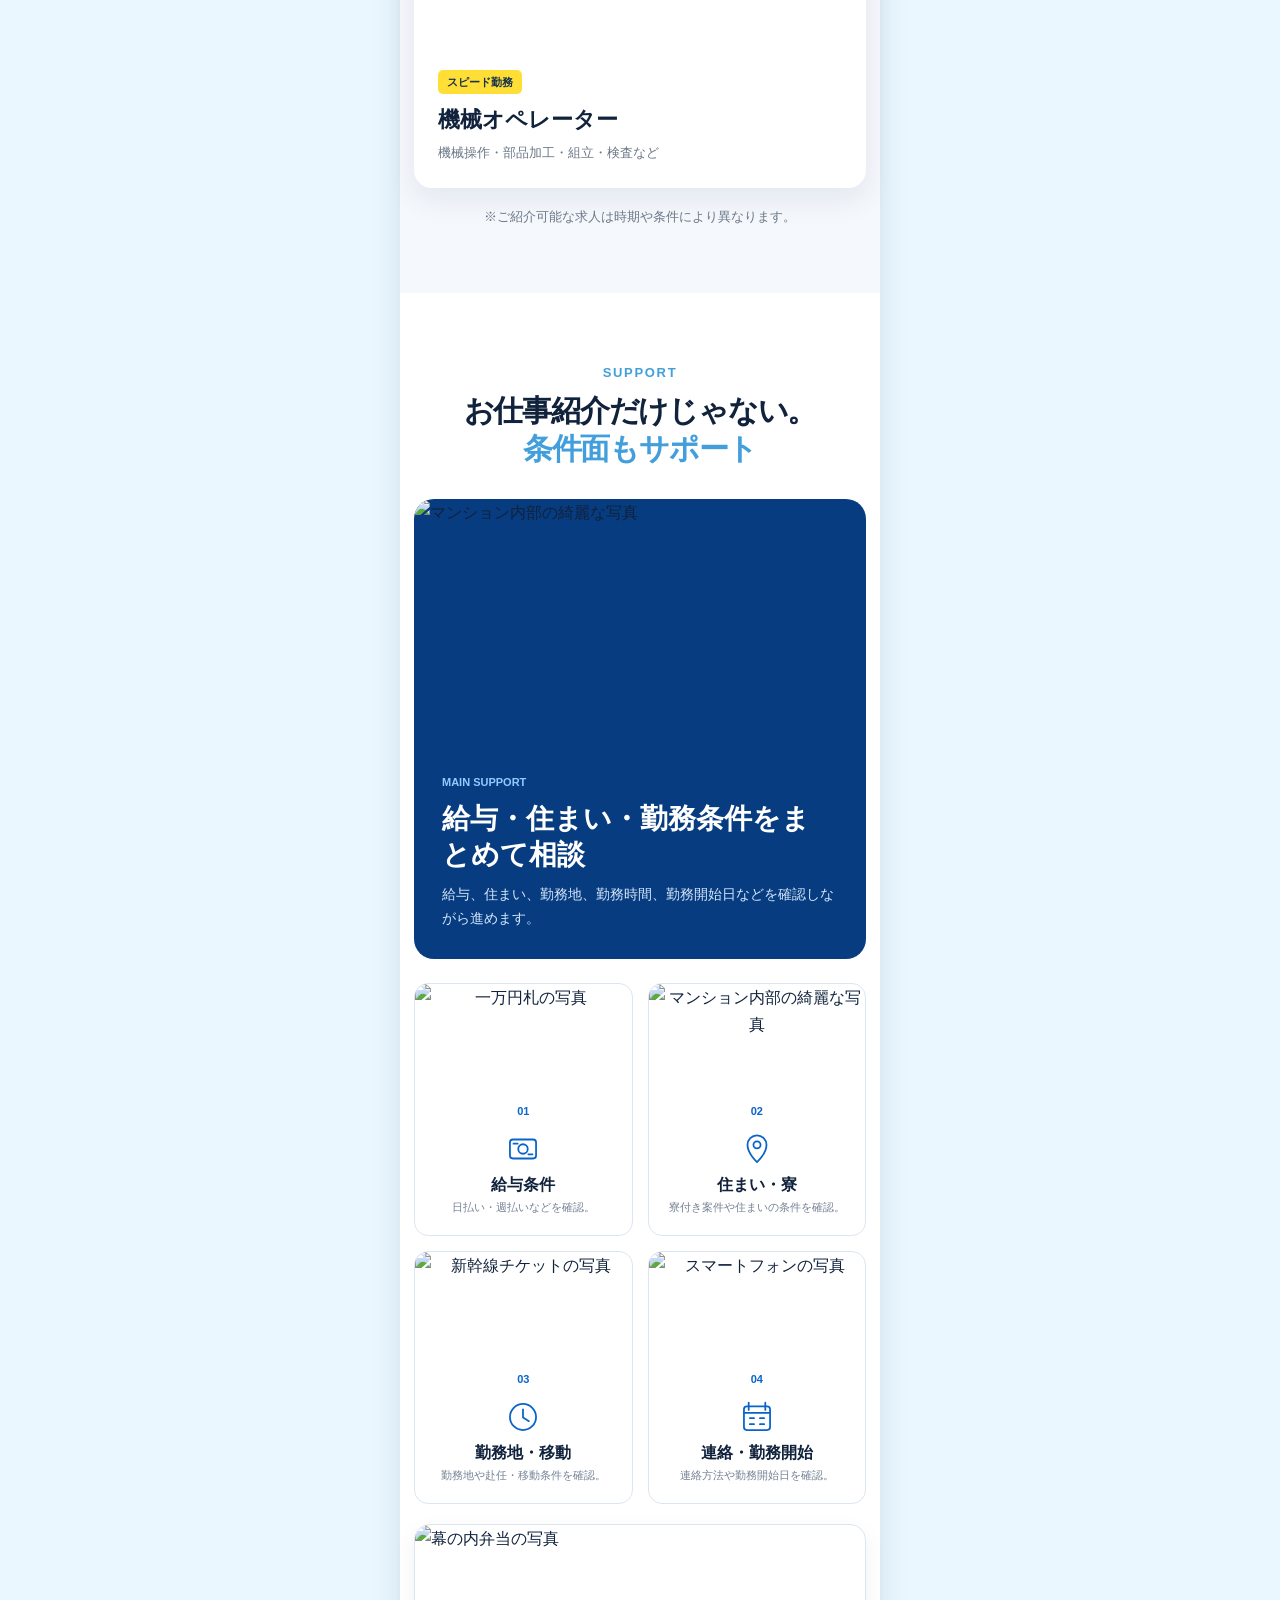
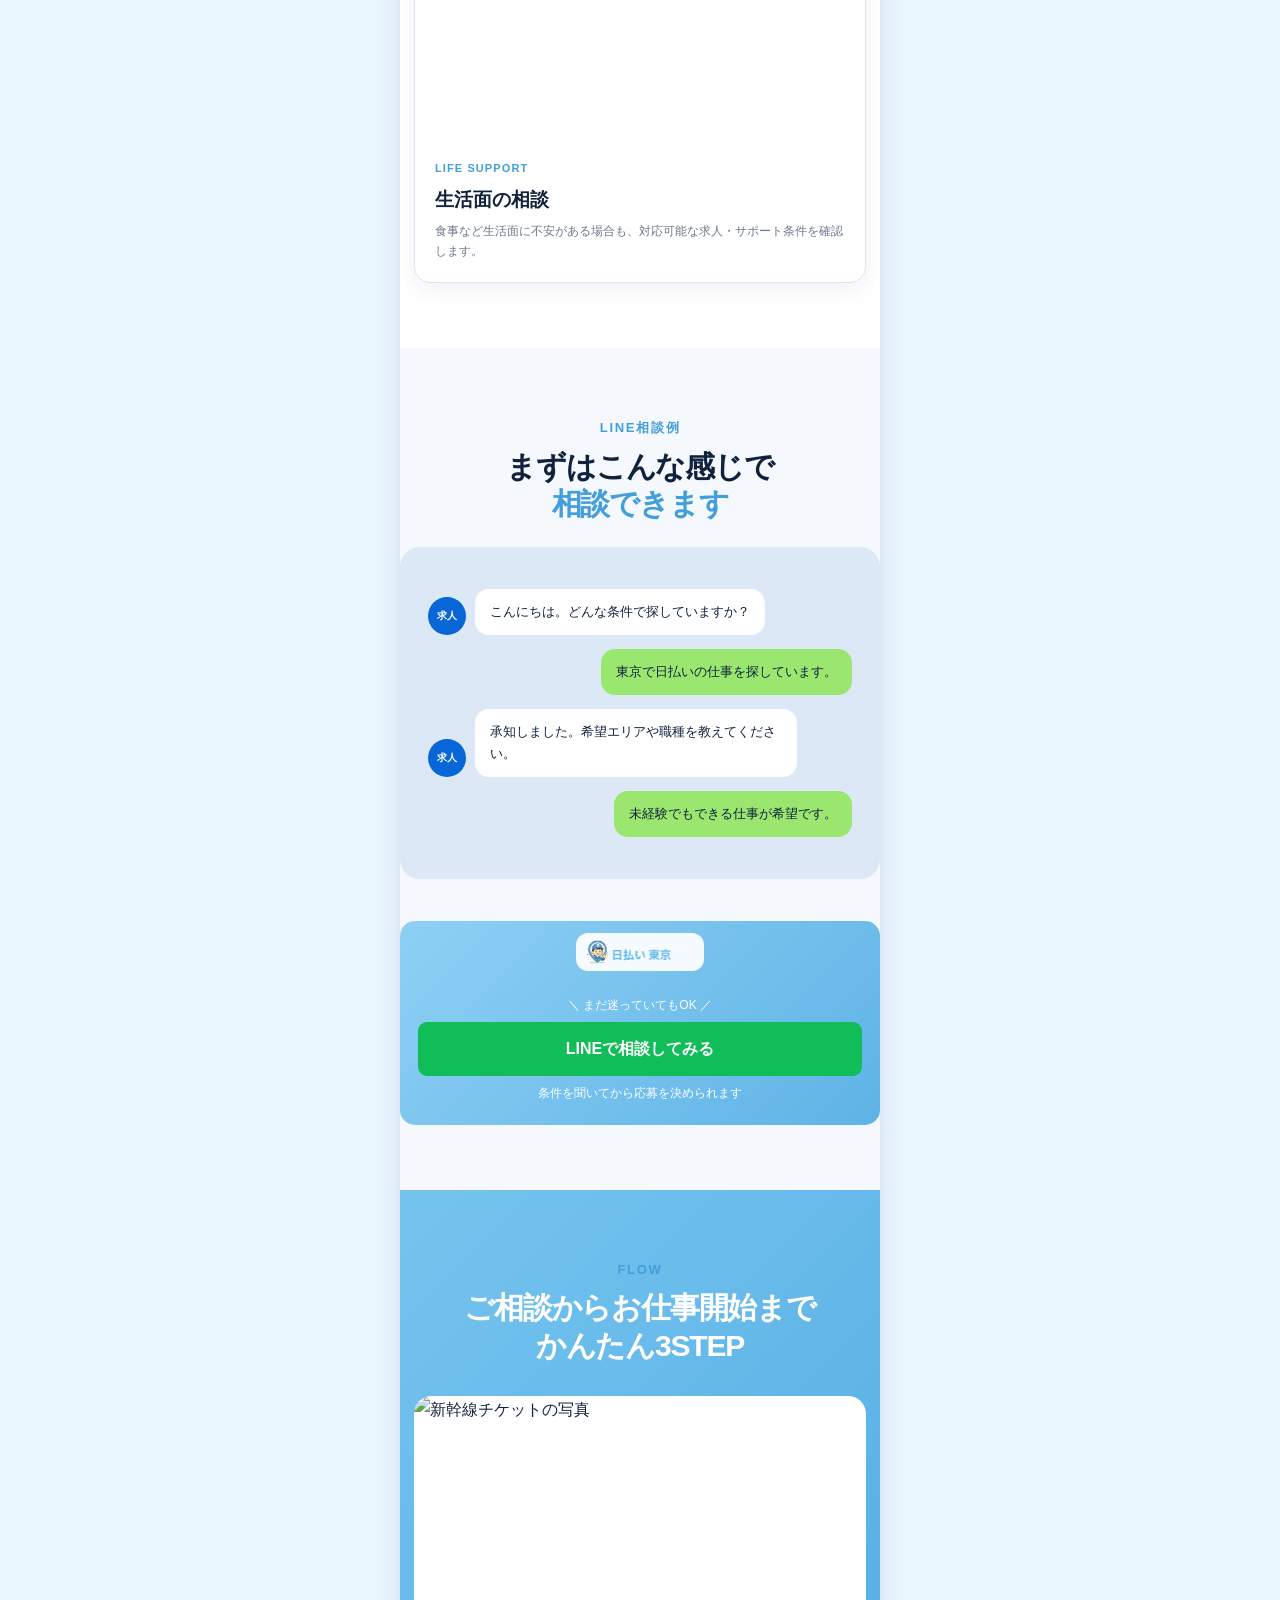
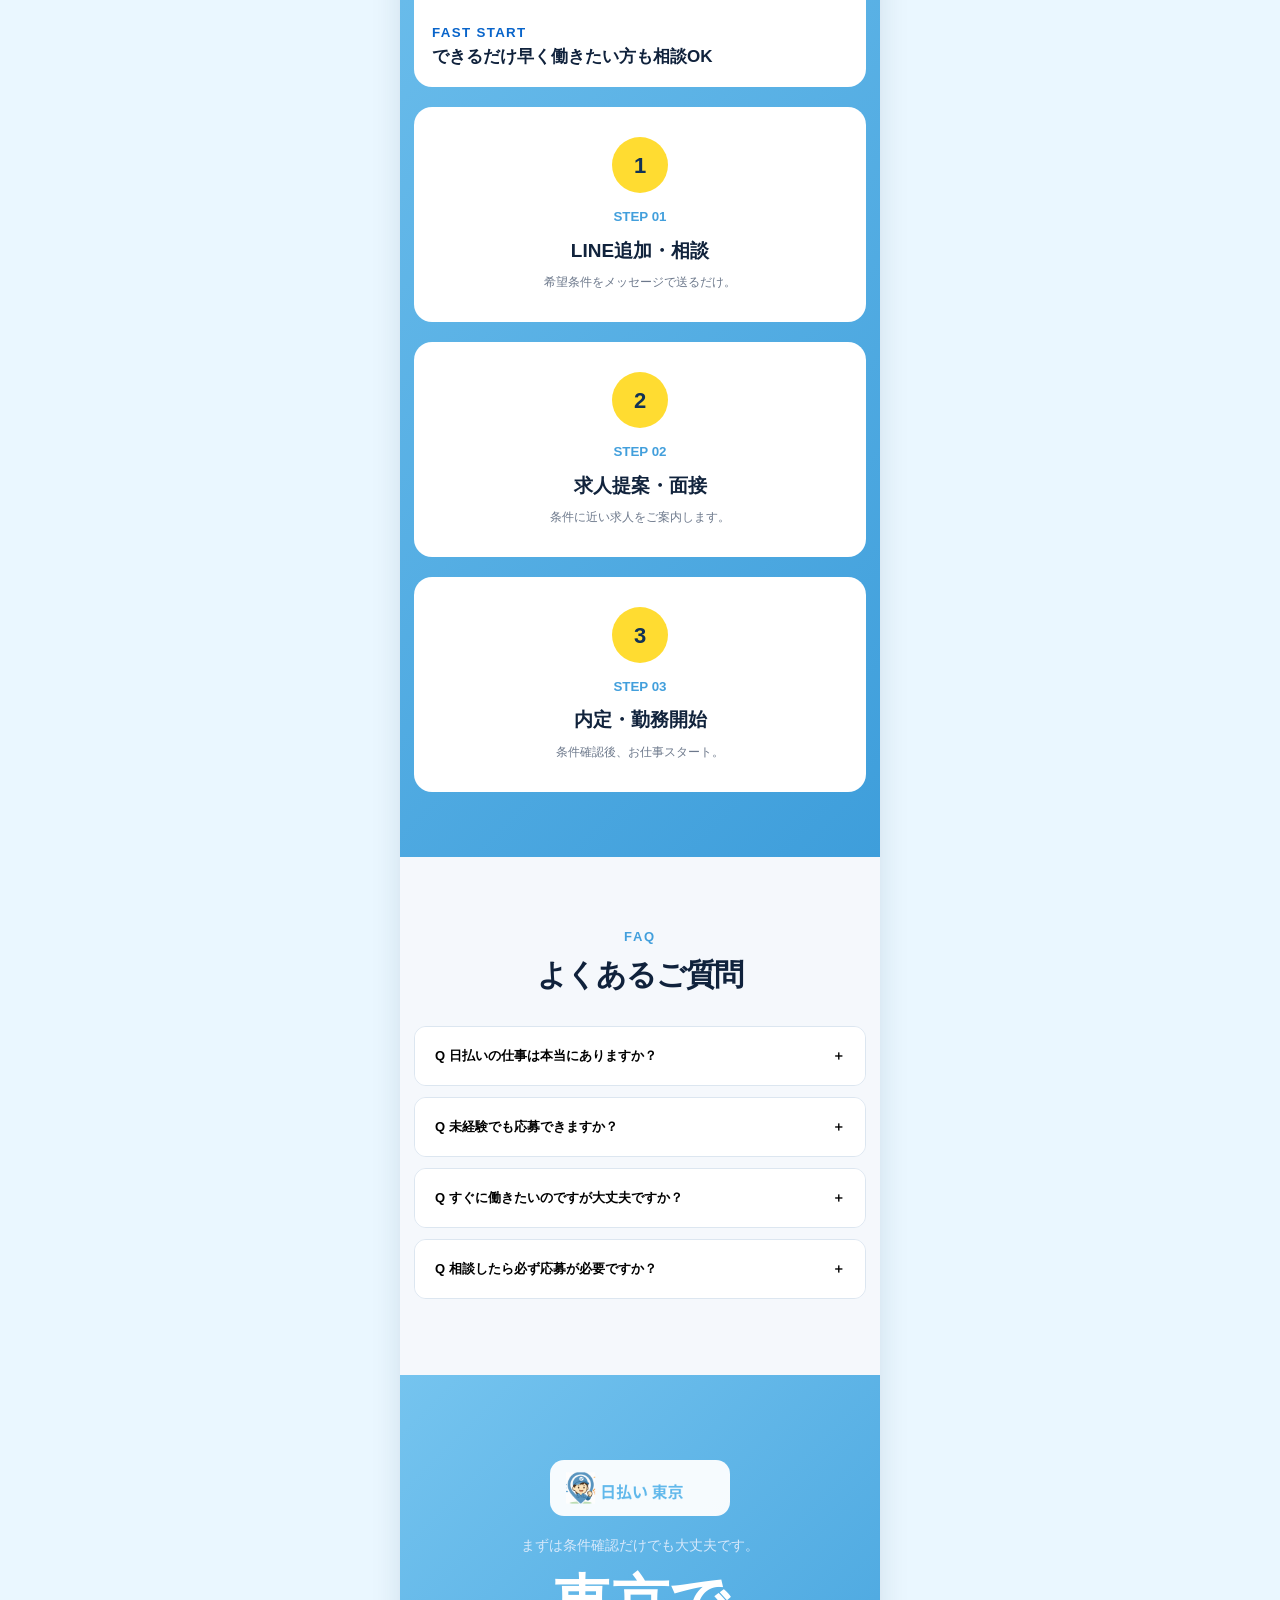
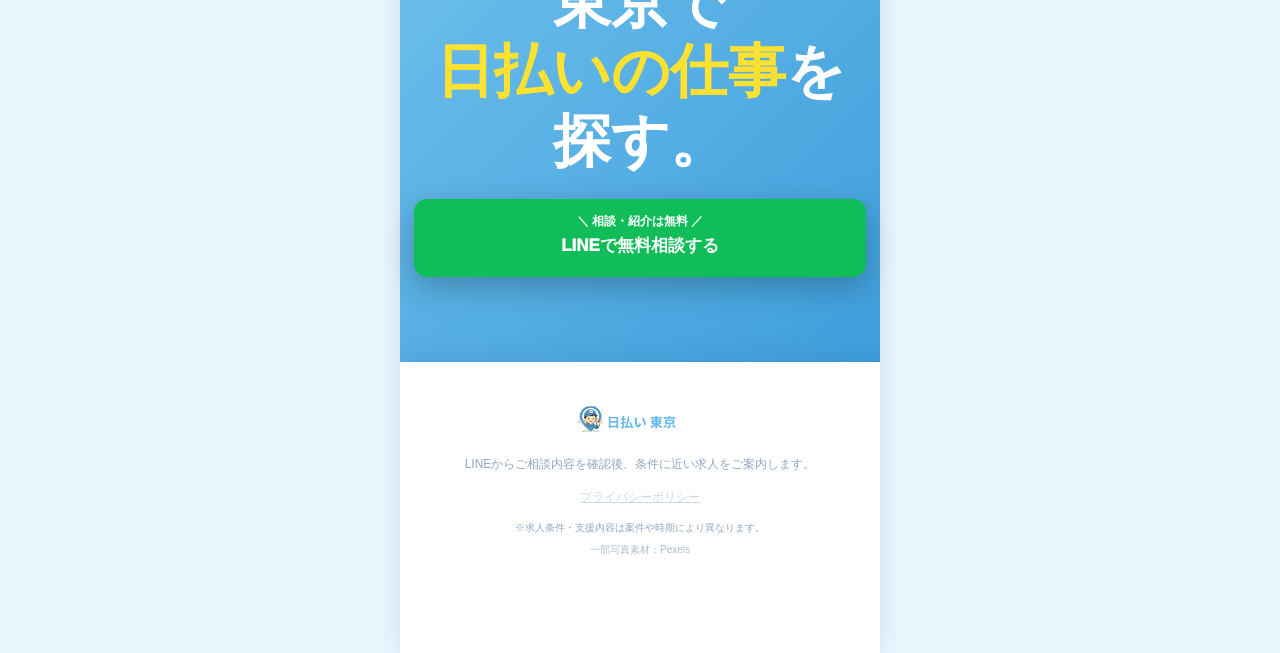
==== commit be685041: "Add files via upload" ====
--- a/index.html
+++ b/index.html
@@ -48,7 +48,7 @@
           <p>東京23区を中心に、通勤・移動条件も確認しながらご案内。</p>
         </article>
         <article class="point-card reveal">
-          <img class="point-photo" src="https://yoshiki0304.github.io/job-2/assets/benefit-05-phone.png" alt="スマートフォンの写真">
+          <img class="point-photo point-photo-phone" src="https://images.pexels.com/photos/607812/pexels-photo-607812.jpeg?auto=compress&cs=tinysrgb&w=1200" alt="スマートフォン全体が見える写真">
           <b>POINT 03</b>
           <div class="point-icon"><span class="svg-icon" aria-hidden="true"><svg viewBox="0 0 64 64"><path d="M35 6 16 34h15l-2 24 19-31H34z"/></svg></span></div>
           <h3>スピード対応</h3>
@@ -74,7 +74,7 @@
 
       <div class="job-grid">
         <article class="job-card reveal">
-          <img class="job-photo" src="https://yoshiki0304.github.io/job-2/assets/job-03-machine.png" alt="機械オペレーター・組立・検査の写真">
+          <img class="job-photo" src="https://yoshiki0304.github.io/job-2/assets/job-01-factory.png" alt="日本人作業員が工場内で機械作業を行う写真">
           <div class="job-body">
             <span>未経験相談OK</span>
             <h3>工場・製造</h3><p>自動車部品などの製造・組立・工場内作業</p>
@@ -142,11 +142,7 @@
         <span>LINE相談例</span>
         <h2>まずはこんな感じで<br><strong>相談できます</strong></h2>
       </div>
-
-      <div class="content-photo reveal">
-        <img src="https://yoshiki0304.github.io/job-2/assets/benefit-05-phone.png" alt="スマートフォンの写真">
-        <div class="content-photo-label">LINEで希望条件を送るだけ</div>
-      </div>
+</div>
 
       <div class="chat-box reveal">
         <div class="msg left"><i>求人</i><p>こんにちは。どんな条件で探していますか？</p></div>
@@ -168,7 +164,7 @@
     <div class="container">
       <div class="section-head white">
         <span>FLOW</span>
-        <h2>ご相談からお仕事開始まで<br><strong>かんたん3STEP</strong></h2>
+        <h2>ご相談からお仕事開始まで<br><strong class="flow-step-white">かんたん3STEP</strong></h2>
       </div>
 
       <div class="flow-visual reveal">
--- a/style.css
+++ b/style.css
@@ -540,3 +540,43 @@
     width:118px;
   }
 }
+
+
+/* =========================================================
+   2026-09-02 18:25 requested fixes
+========================================================= */
+
+/* POINT03: smartphone should remain fully visible at existing card size */
+.point-photo-phone{
+  width:100%;
+  height:150px;
+  object-fit:contain!important;
+  object-position:center;
+  background:#f7f9fc;
+  padding:4px 0;
+}
+
+/* LINE consultation: photo block removed, tighten space naturally */
+.chat-section .section-head{
+  margin-bottom:24px;
+}
+.chat-section .chat-box{
+  margin-top:0;
+}
+
+/* FLOW requested white emphasis */
+.flow-section .flow-step-white{
+  color:#fff!important;
+  -webkit-text-fill-color:#fff!important;
+}
+
+/* prevent generic section heading overrides from turning it blue */
+.section-head.white h2 .flow-step-white{
+  color:#fff!important;
+}
+
+@media(max-width:480px){
+  .point-photo-phone{
+    height:145px;
+  }
+}
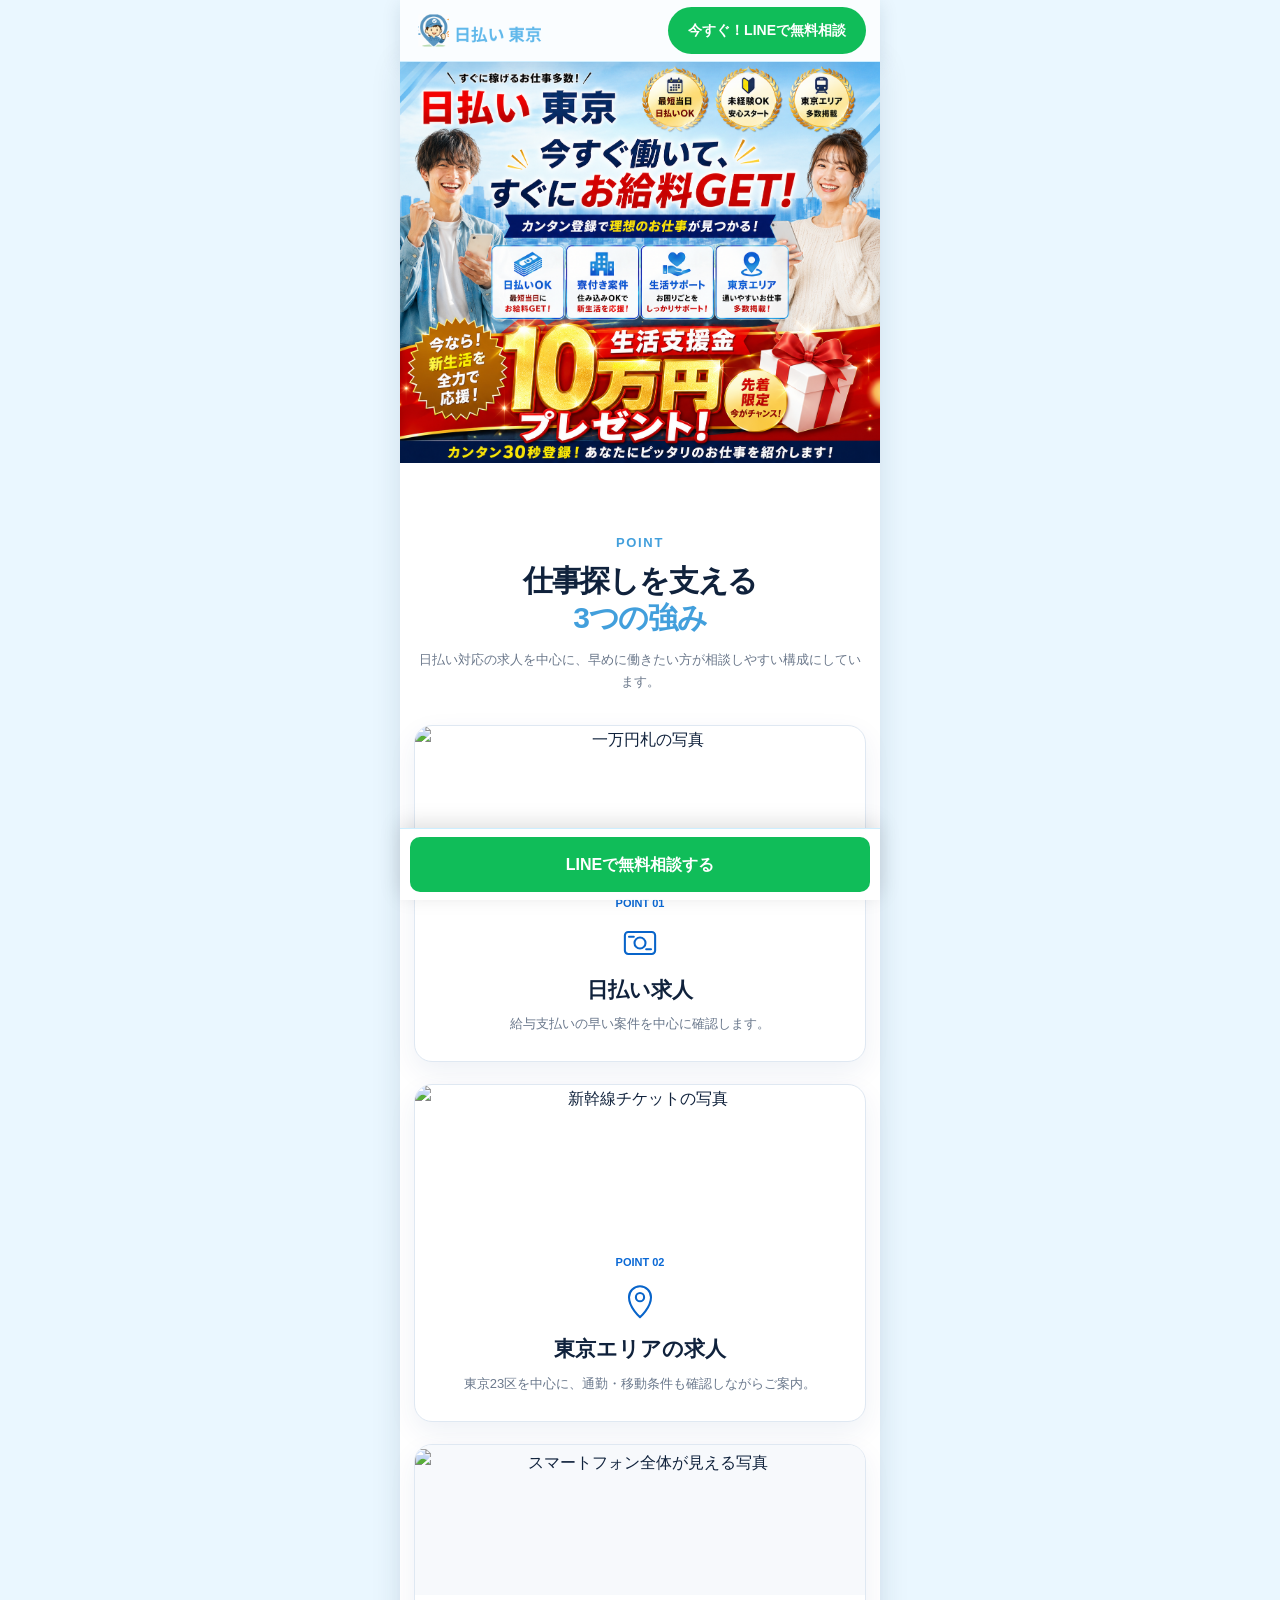
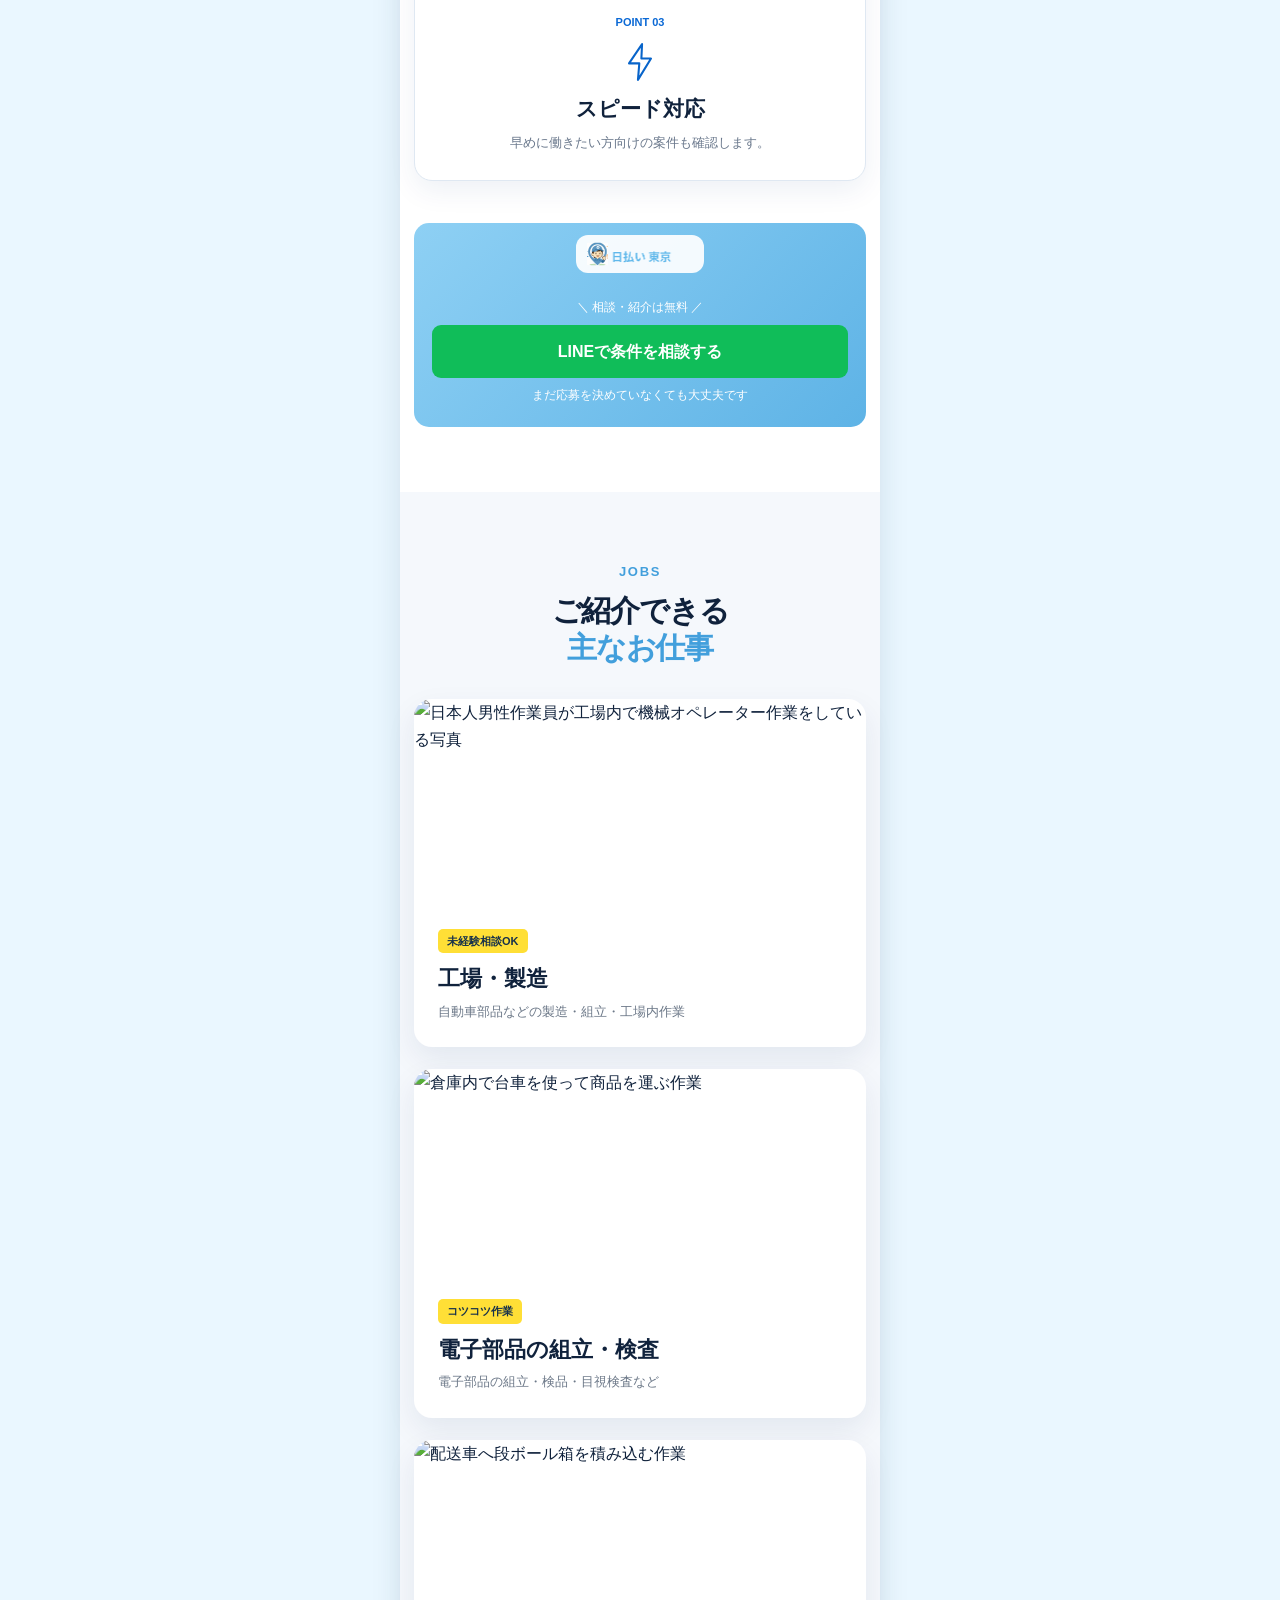
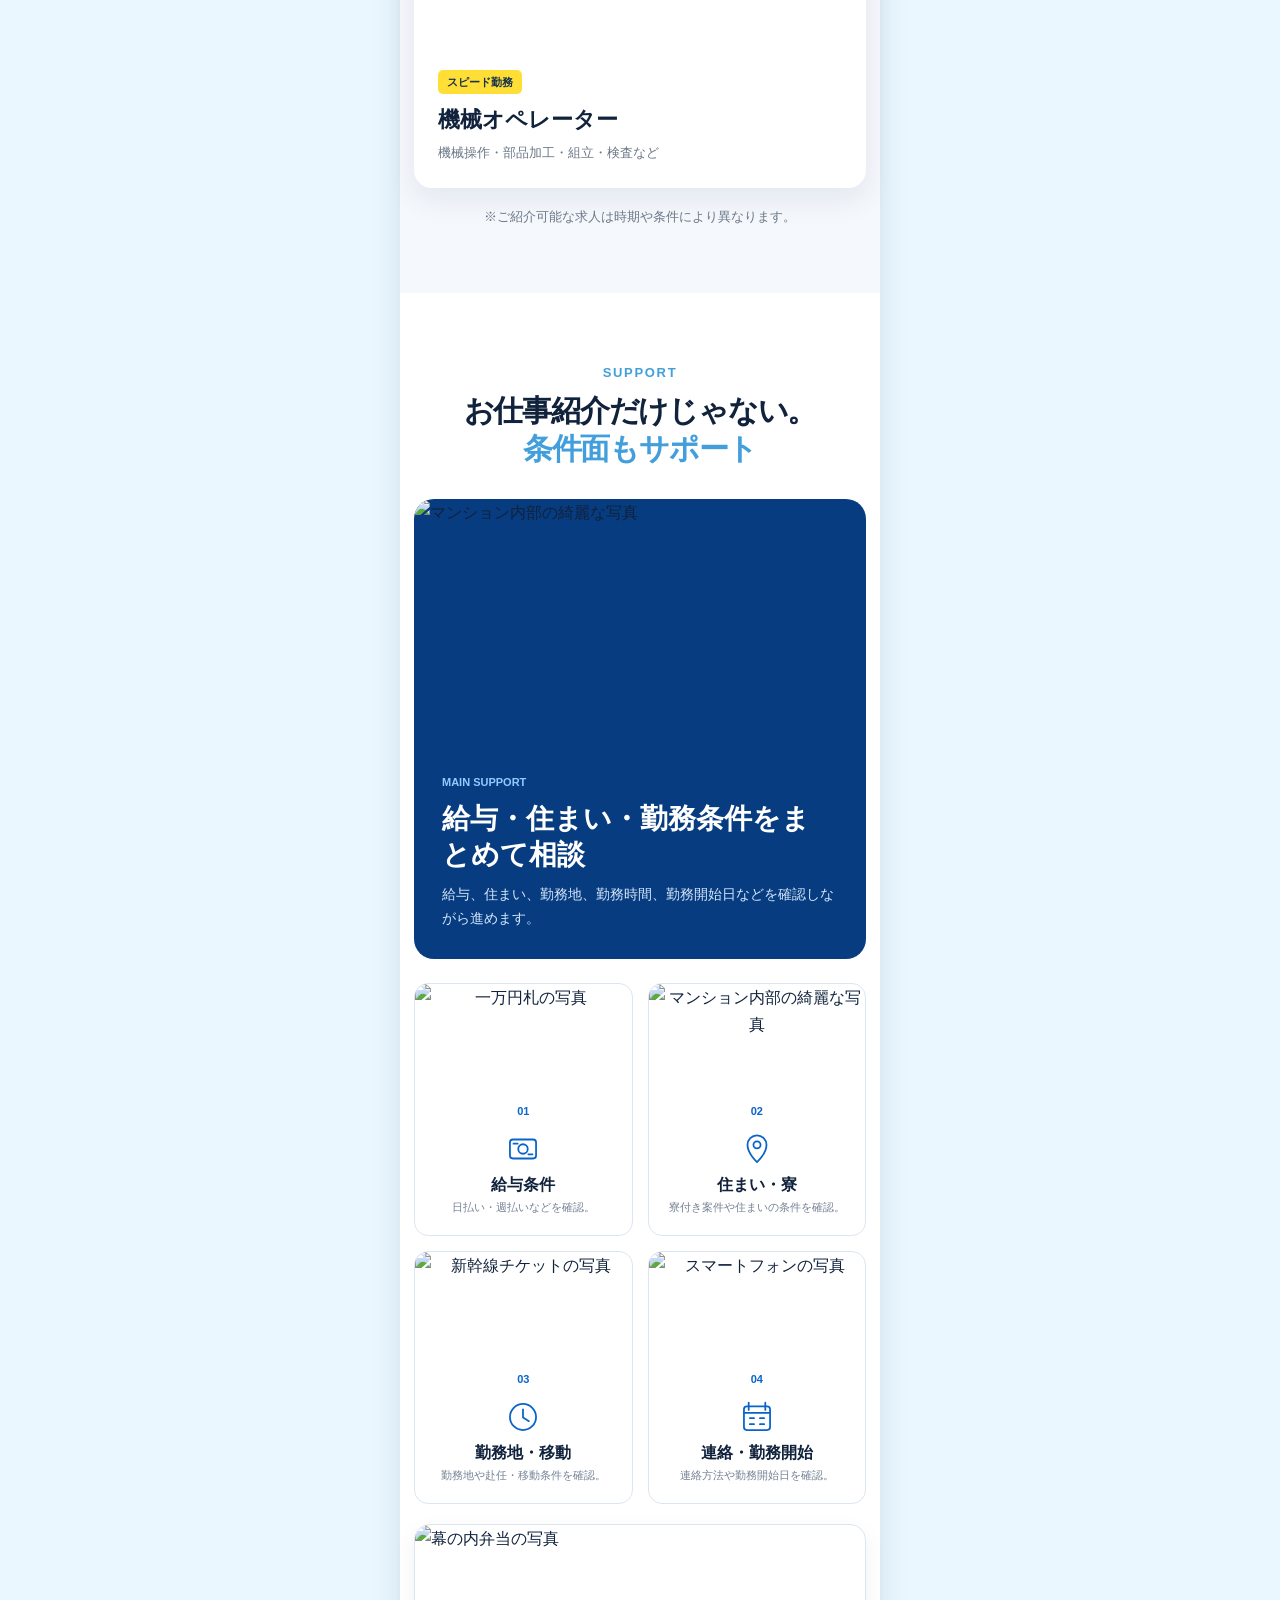
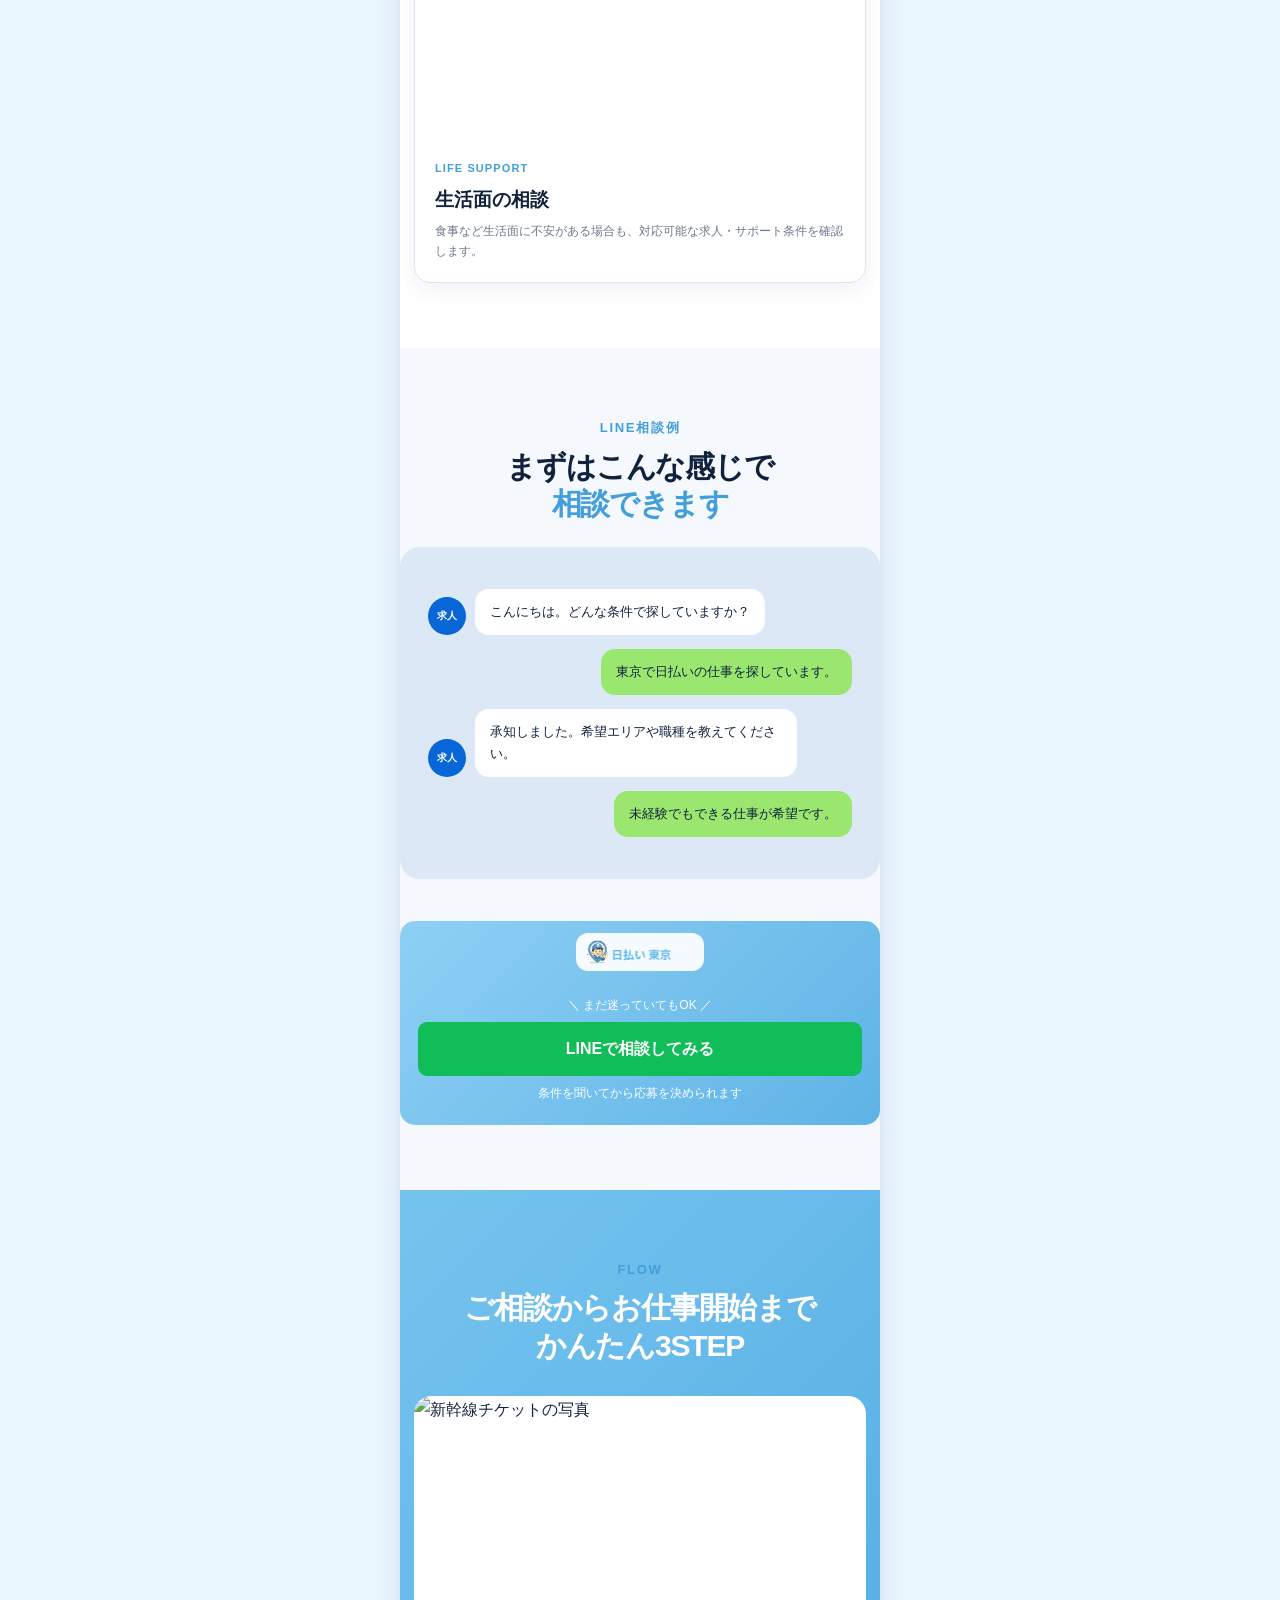
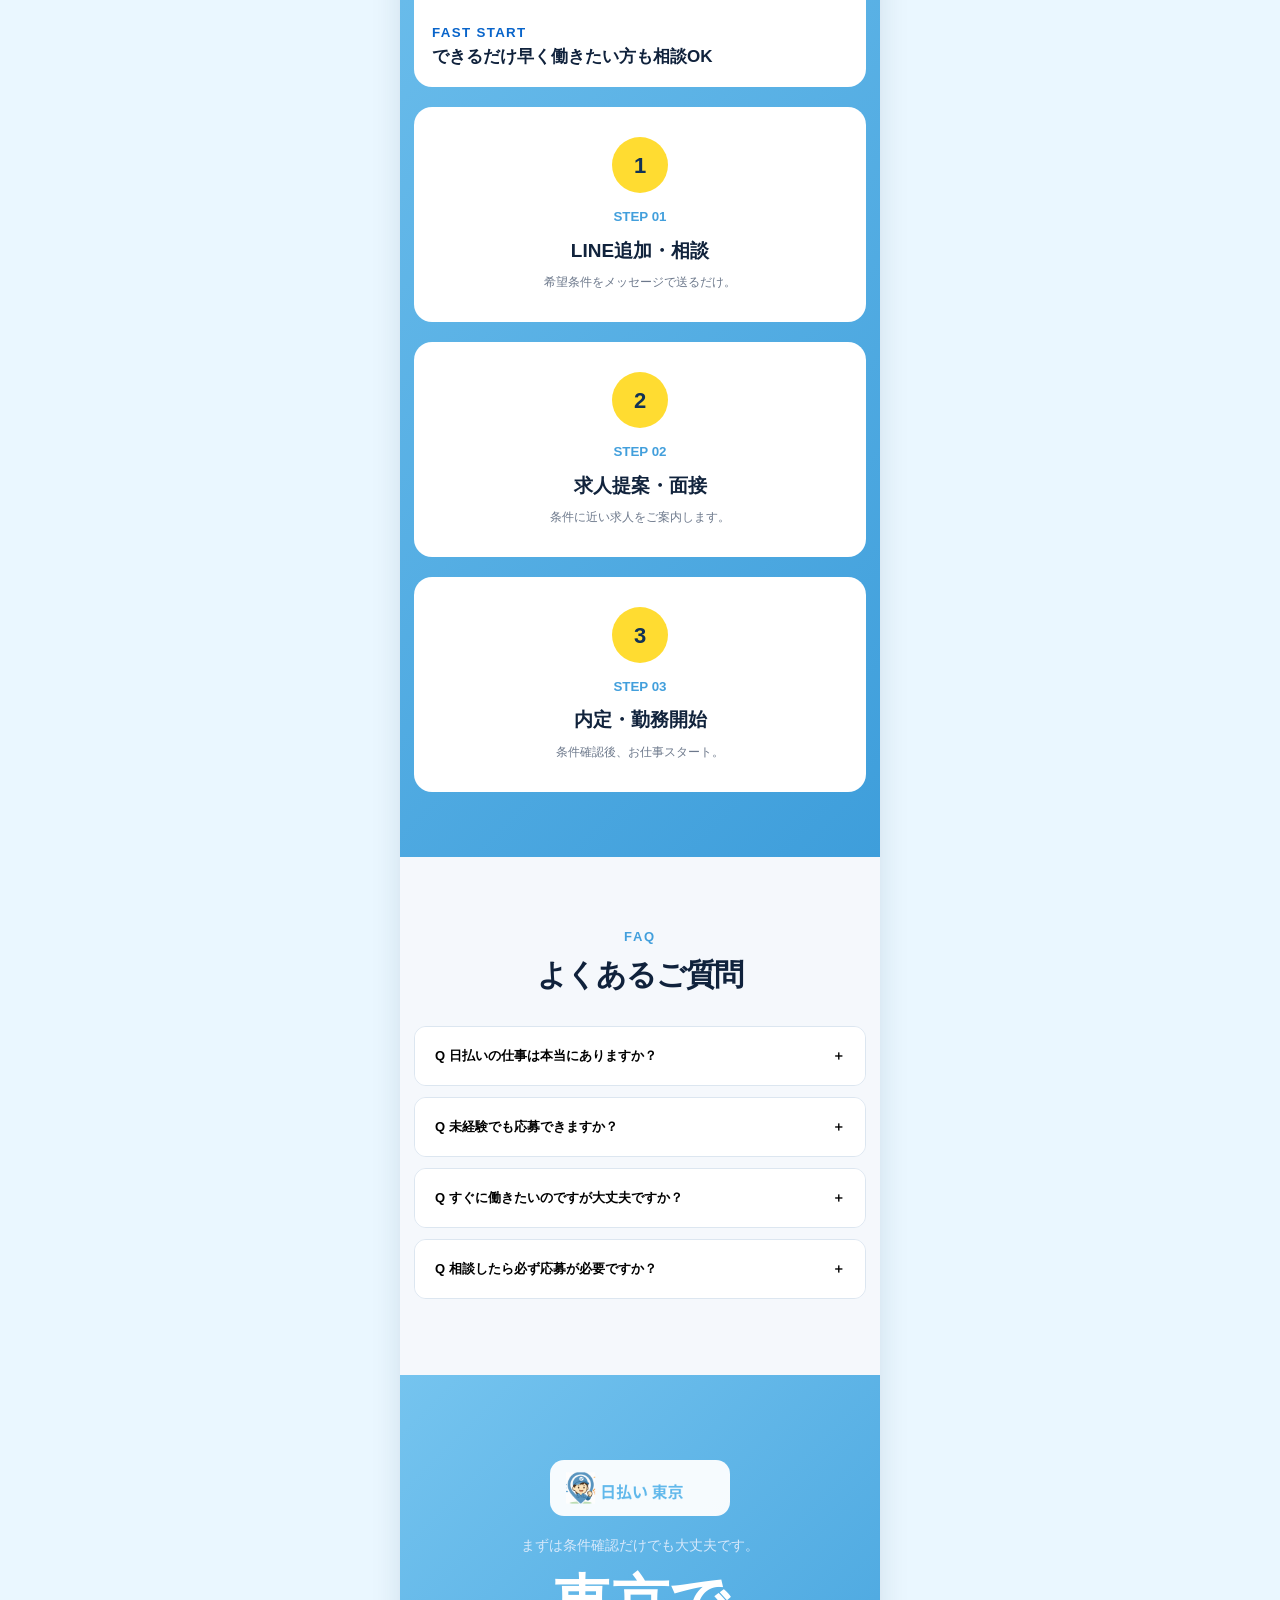
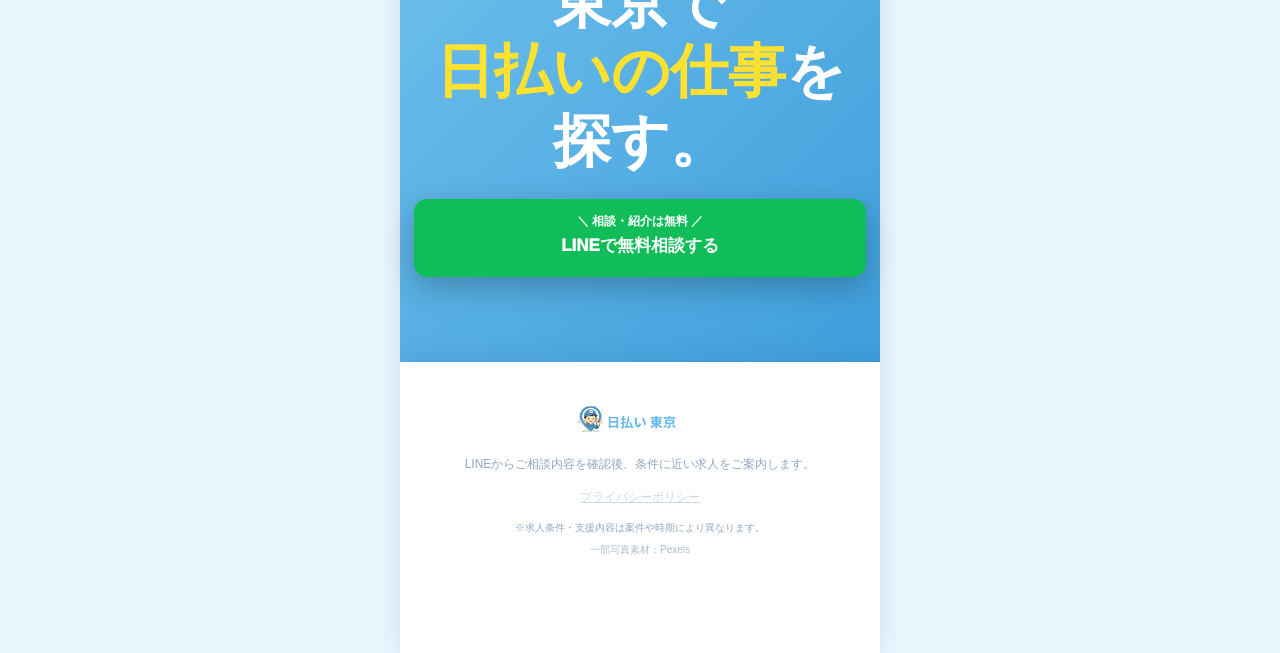
==== commit 906cf2a5: "Add files via upload" ====
--- a/index.html
+++ b/index.html
@@ -74,7 +74,7 @@
 
       <div class="job-grid">
         <article class="job-card reveal">
-          <img class="job-photo" src="https://yoshiki0304.github.io/job-2/assets/job-01-factory.png" alt="日本人作業員が工場内で機械作業を行う写真">
+          <img class="job-photo" src="https://yoshiki0304.github.io/job-2/assets/job-03-machine.webp" alt="日本人男性作業員が工場内で機械オペレーター作業をしている写真">
           <div class="job-body">
             <span>未経験相談OK</span>
             <h3>工場・製造</h3><p>自動車部品などの製造・組立・工場内作業</p>
